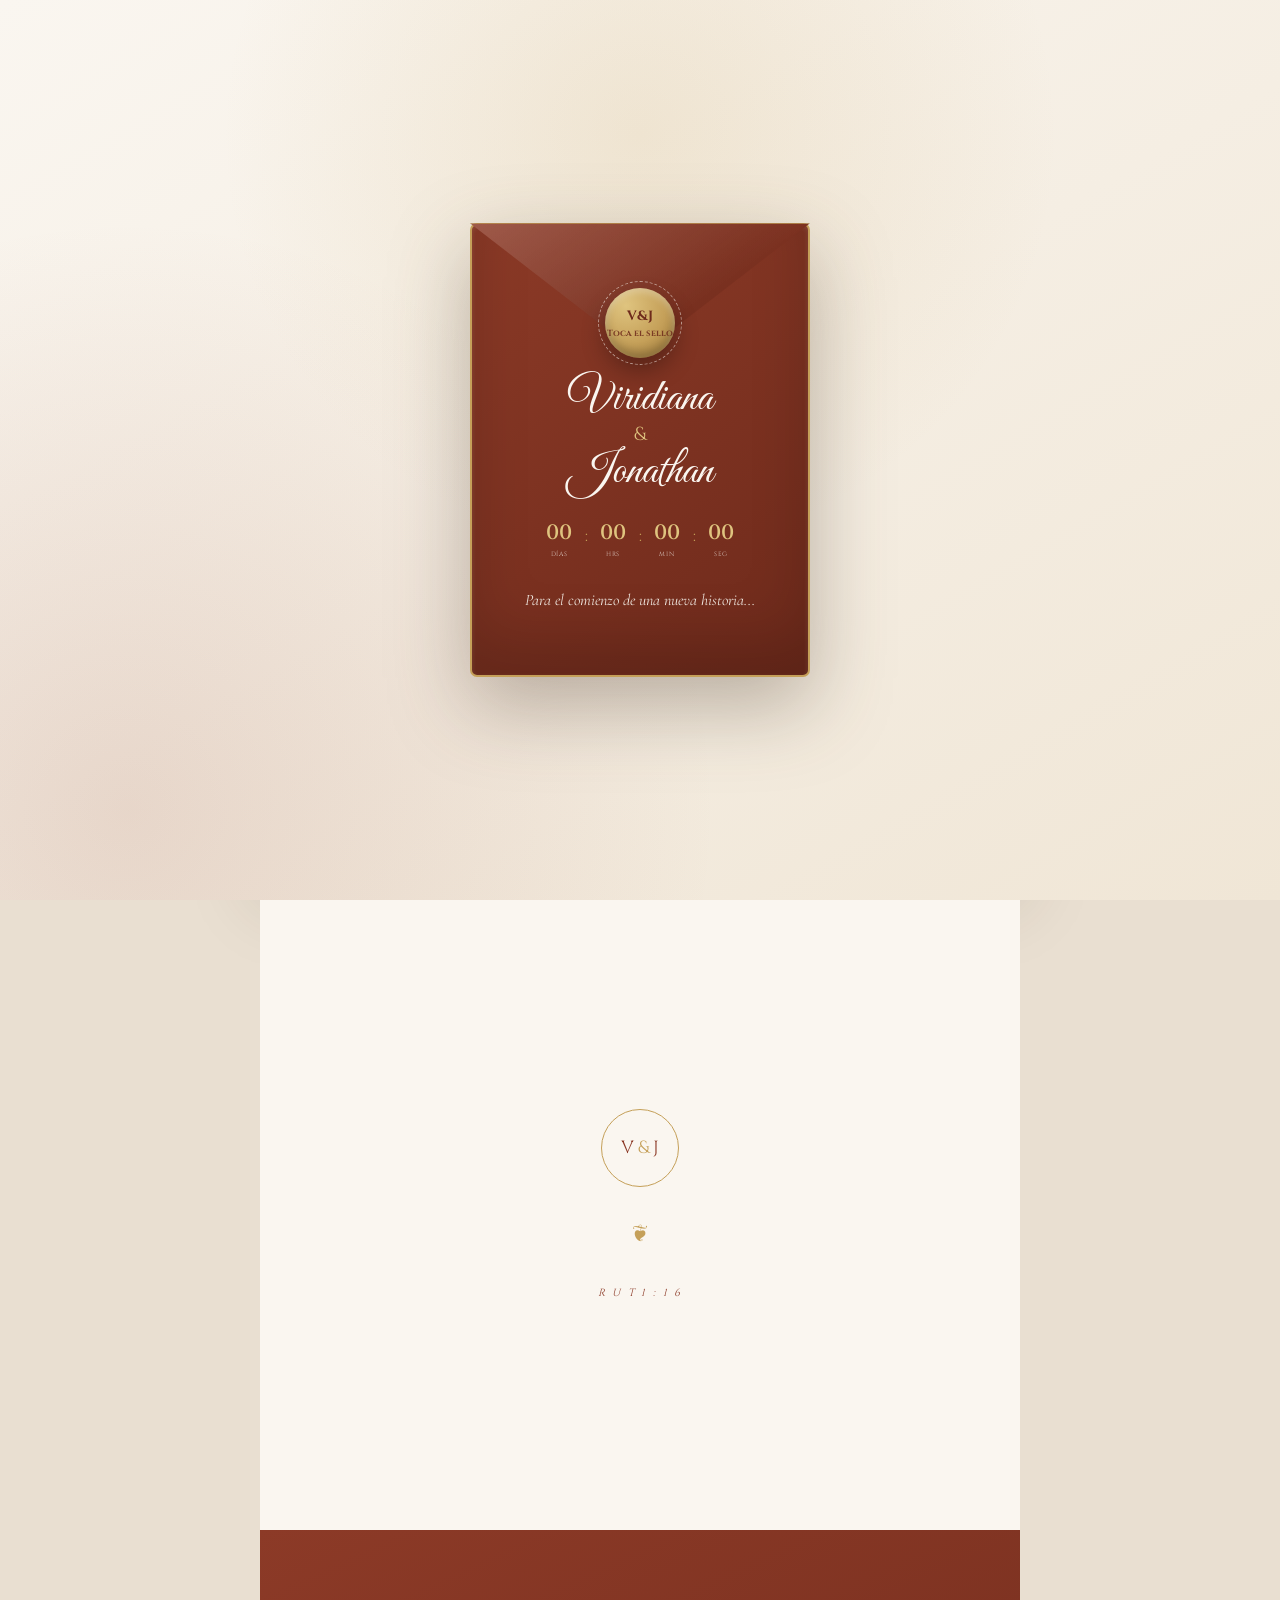
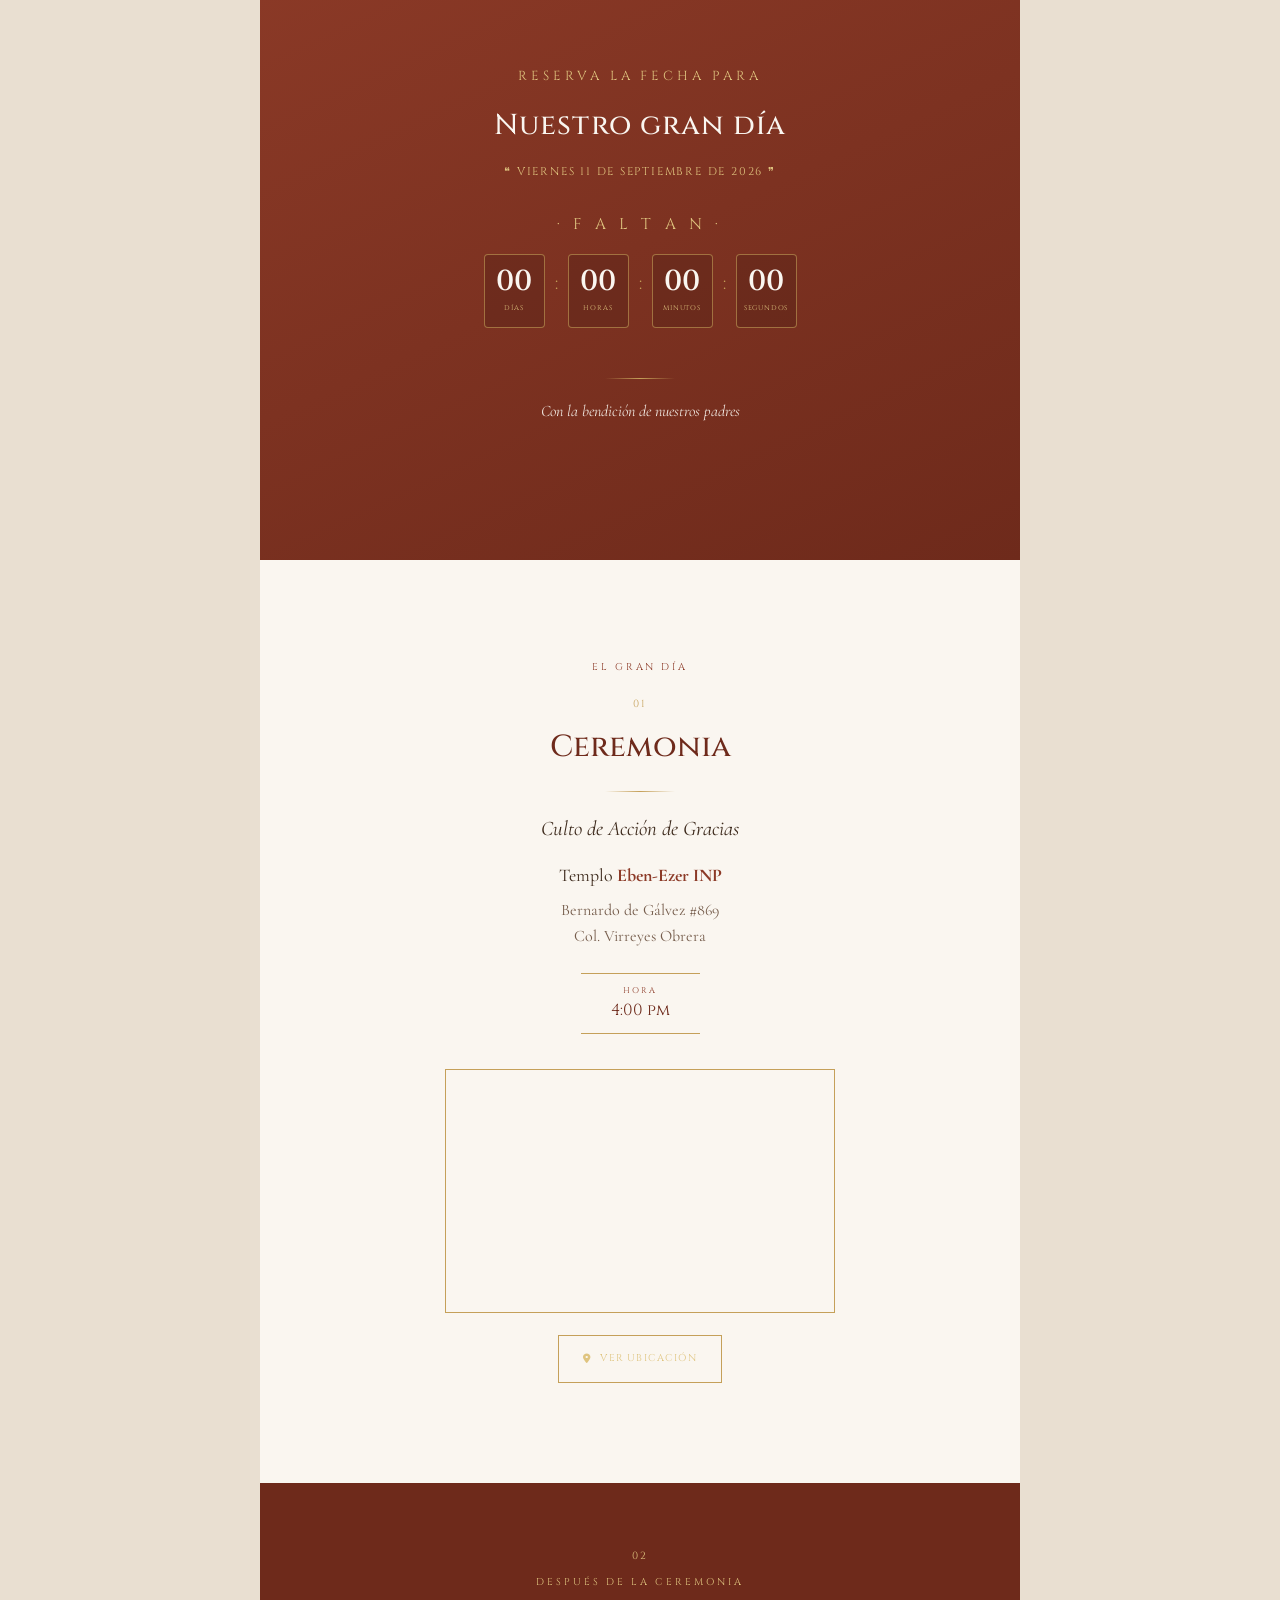
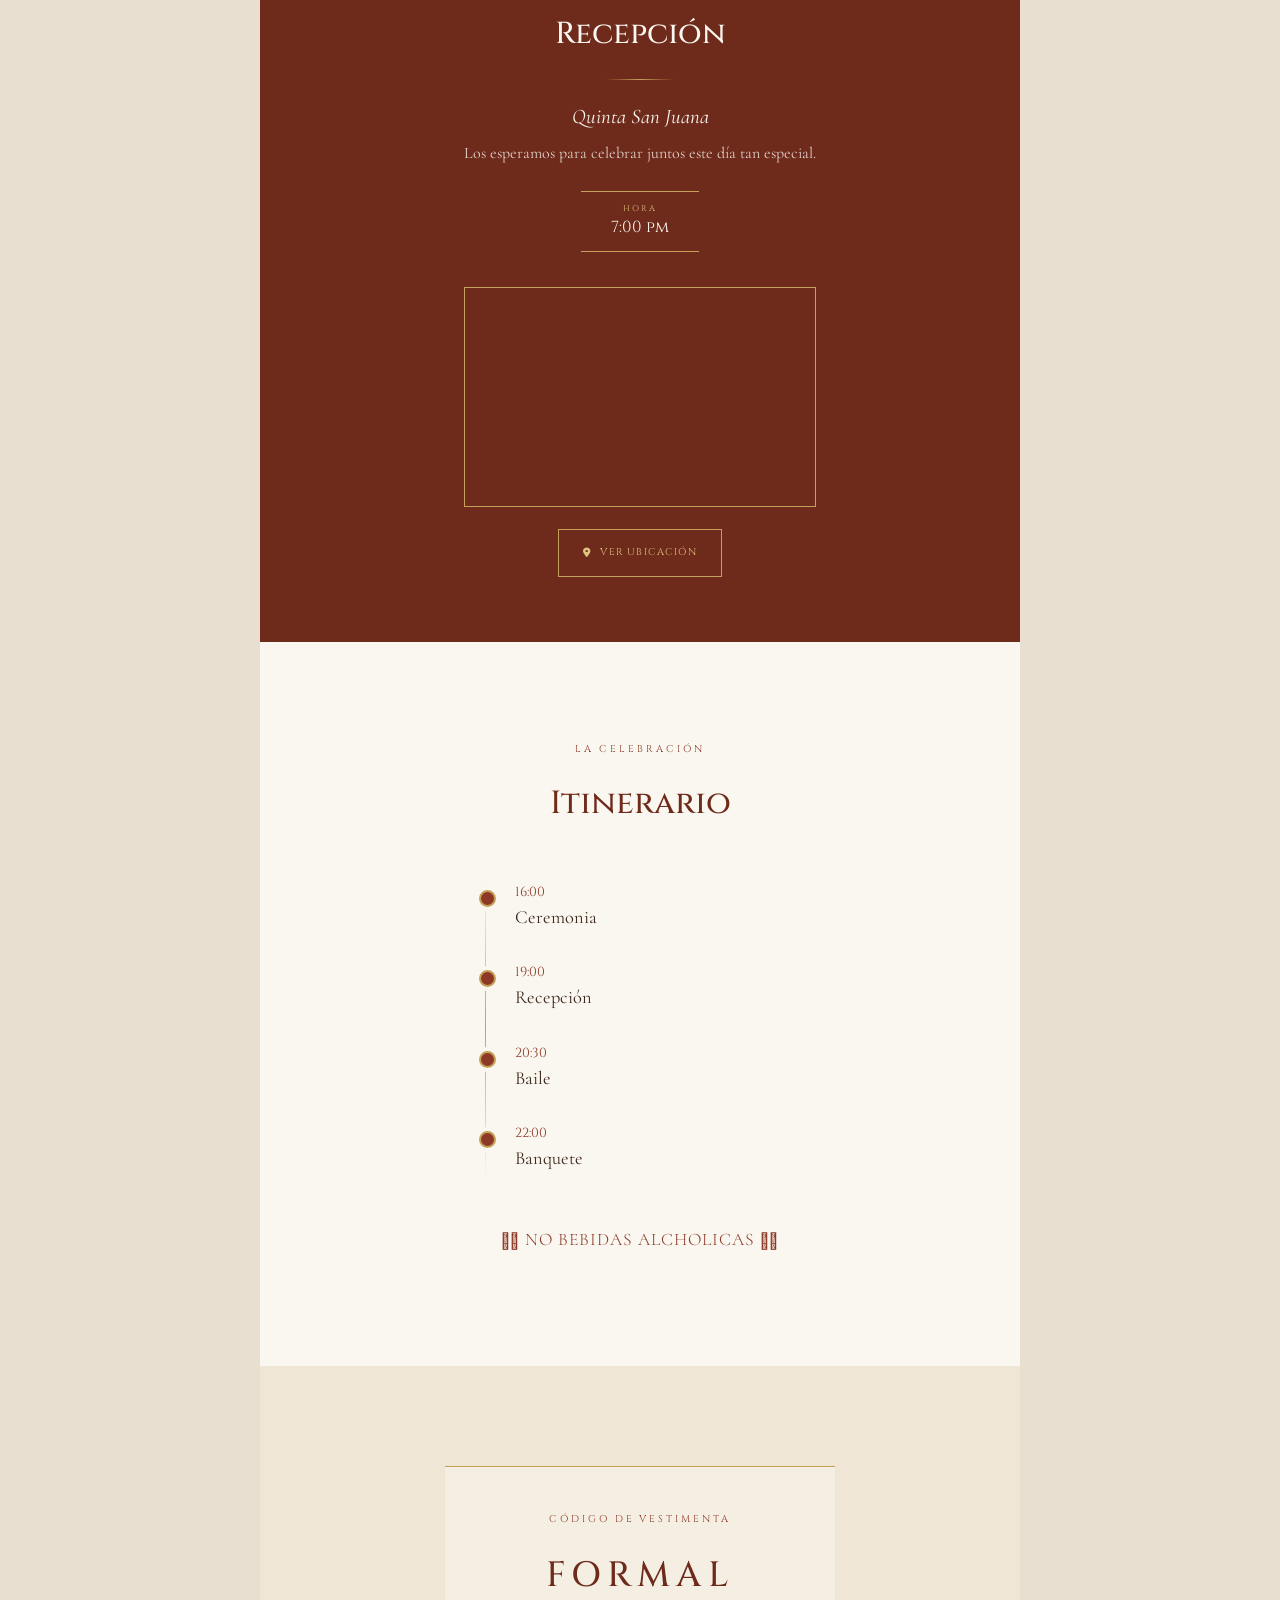
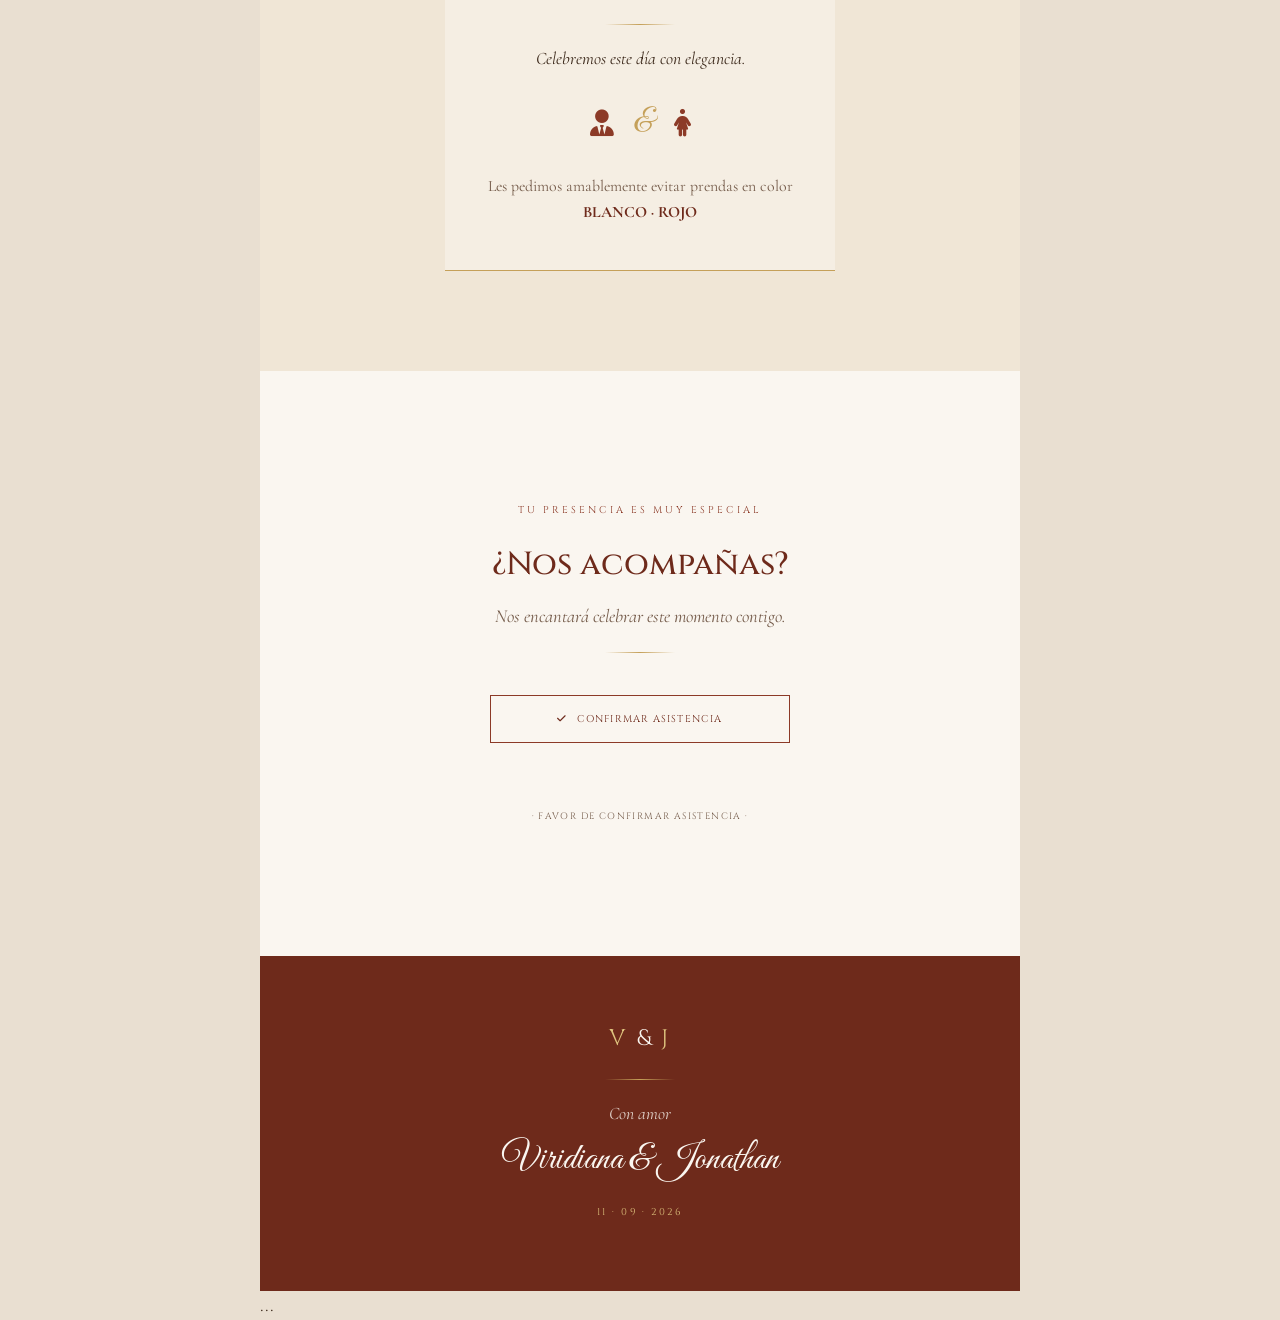
==== index.html @ b6848aee "add audio" ====
<!DOCTYPE html>
<html lang="es">

<head>
  <meta charset="UTF-8">
  <meta name="viewport" content="width=device-width, initial-scale=1.0, viewport-fit=cover">

  <title>Viridiana & Jonathan — Nuestra Boda</title>

  <!-- Fuentes -->
  <link rel="preconnect" href="https://fonts.googleapis.com">
  <link rel="preconnect" href="https://fonts.gstatic.com" crossorigin>

  <link
    href="https://fonts.googleapis.com/css2?family=Great+Vibes&family=Cinzel:wght@400;500;600;700&family=Cormorant+Garamond:ital,wght@0,400;0,500;0,600;0,700;1,400;1,500&display=swap"
    rel="stylesheet">

  <!-- Iconos -->
  <link rel="stylesheet" href="https://cdnjs.cloudflare.com/ajax/libs/font-awesome/6.5.1/css/all.min.css">

  <!-- Estilos -->
  <link rel="stylesheet" href="styles.css">
</head>

<body class="locked">

  <!-- =====================================================
         BARRA DE PROGRESO
    ====================================================== -->
  <div class="progress-bar" id="progressBar"></div>


  <!-- =====================================================
         SOBRE DE LA INVITACIÓN
    ====================================================== -->
  <div class="envelope-overlay" id="envelopeOverlay">

    <div class="envelope" id="envelope">

      <div class="envelope-back"></div>

      <div class="envelope-body">

        <!-- NOMBRES -->
        <p class="env-names">
          Viridiana
          <span class="amp">&amp;</span>
          Jonathan
        </p>

        <!-- CUENTA REGRESIVA -->
        <div class="envelope-countdown" id="envelopeCountdown">


          <div class="env-count-item">
            <span class="env-count-number" id="envDays">00</span>
            <span class="env-count-label">Días</span>
          </div>

          <span class="env-count-separator">:</span>

          <div class="env-count-item">
            <span class="env-count-number" id="envHours">00</span>
            <span class="env-count-label">Hrs</span>
          </div>

          <span class="env-count-separator">:</span>

          <div class="env-count-item">
            <span class="env-count-number" id="envMinutes">00</span>
            <span class="env-count-label">Min</span>
          </div>

          <span class="env-count-separator">:</span>

          <div class="env-count-item">
            <span class="env-count-number" id="envSeconds">00</span>
            <span class="env-count-label">Seg</span>
          </div>


        </div>

        <!-- INVITADO -->
        <p class="env-greeting" id="greetingEnnvelope">
          Para el comienzo de una nueva historia...
        </p>

      </div>

      <div class="envelope-flap"></div>

      <!-- SELLO EN EL PICO DE LA SOLAPA -->
      <button class="wax-seal" id="waxSeal" type="button" aria-label="Abrir invitación">

        <span>V&amp;J</span>
        <span class="seal-sub">Toca el sello</span>


      </button>

    </div>
  </div>

  <!-- =====================================================
         CONTENIDO PRINCIPAL
    ====================================================== -->
  <main id="mainContent">


    <!-- =================================================
             PORTADA
        ================================================== -->
    <section class="block hero-block block-terracotta">

      <div class="hero-inner">

        <p class="hero-eyebrow" data-reveal="fade-up">
          CON LA BENDICIÓN DE DIOS
        </p>

        <div class="hero-line" data-reveal="fade-up"></div>

        <p class="greeting" id="greetingHero" data-reveal="fade-up">

          Querido Invitado

        </p>

        <h1 class="hero-names" data-reveal="zoom-in" data-reveal-delay="1">

          <span>Viridiana</span>

          <span class="amp">&amp;</span>

          <span>Jonathan</span>

       

        <div class="hero-line" data-reveal="fade-up" data-reveal-delay="2">
        </div>

        <p class="hero-invitation" data-reveal="fade-up" data-reveal-delay="3">

          ❝ Tenemos el honor de invitarle
          a celebrar con nosotros nuestra Boda.❞ 
        </p>

      </div>

    </section>



    <!-- =================================================
             FRASE BÍBLICA
        ================================================== -->
    <section class="block block-cream verse-block">

      <div class="monogram" data-reveal="zoom-in">

        V
        <span class="mono-amp">&amp;</span>
        J

      </div>

      <div class="verse-ornament" data-reveal="fade-up">
        ❦
      </div>

      <blockquote class="bible-verse typewriter-text" id="bibleVerse" data-reveal="fade-up" data-reveal-delay="1">
      </blockquote>

      <cite class="verse-ref" id="verseRef" data-reveal="fade-up" data-reveal-delay="2">

        R u t  1 : 1 6

      </cite>

    </section>


    <!-- =================================================
             FECHA / CUENTA REGRESIVA
        ================================================== -->
    <section class="block block-terracotta countdown-block">

      <div class="countdown-intro">

        <p class="section-kicker" data-reveal="fade-up">

          RESERVA LA FECHA PARA 

        </p>

        <h2 class="countdown-title" data-reveal="fade-up" data-reveal-delay="1">

          Nuestro gran día

        </h2>

        <p class="countdown-date" data-reveal="fade-up" data-reveal-delay="2">

          ❝ Viernes 11 de Septiembre de 2026  ❞ 

        </p>

         <p class="countdown-faltan" data-reveal="fade-up" data-reveal-delay="3">

         ·  F   A   L   T   A   N · 
        </p>
        

      </div>


      <div class="countdown" id="countdown" aria-live="polite" data-reveal="fade-up" data-reveal-delay="2">

        <div class="cd-item">

          <span class="cd-num" id="cdDays">
            00
          </span>

          <span class="cd-label">
            Días
          </span>

        </div>


        <div class="cd-sep">
          :
        </div>


        <div class="cd-item">

          <span class="cd-num" id="cdHours">
            00
          </span>

          <span class="cd-label">
            Horas
          </span>

        </div>


        <div class="cd-sep">
          :
        </div>


        <div class="cd-item">

          <span class="cd-num" id="cdMinutes">
            00
          </span>

          <span class="cd-label">
            Minutos
          </span>

        </div>


        <div class="cd-sep">
          :
        </div>


        <div class="cd-item">

          <span class="cd-num" id="cdSeconds">
            00
          </span>

          <span class="cd-label">
            Segundos
          </span>

        </div>

      </div>


      <div class="countdown-footer" data-reveal="fade-up">

        <div class="gold-divider"></div>

        <p class="blessing-text">
          Con la bendición de nuestros padres
        </p>

      </div>

    </section>



    <!-- =================================================
         CEREMONIA
================================================== -->
<section class="block block-cream ceremony-block">

  <p class="section-label" data-reveal="fade-up">
    EL GRAN DÍA
  </p>

  <div class="ceremony-content" data-reveal="fade-up">

    <span class="location-number">
      01
    </span>

    <h2 class="location-title">
      Ceremonia
    </h2>

    <div class="gold-divider"></div>

    <p class="location-subtitle">
      Culto de Acción de Gracias
    </p>

    <p class="info-text">
      Templo <strong>Eben-Ezer INP</strong>
    </p>

    <p class="location-address">
      Bernardo de Gálvez #869<br>
      Col. Virreyes Obrera
    </p>

    <div class="hour-badge">
      <span class="hour-label">HORA</span>
      <span class="hour-value">4:00 pm</span>
    </div>

    <!-- Mapa de la iglesia -->
    <div class="map-wrap">
      <iframe title="Ubicación Templo Eben-Ezer INP"
        src="https://maps.google.com/maps?q=Bernardo%20de%20G%C3%A1lvez%20869%20Saltillo&t=&z=15&ie=UTF8&iwloc=&output=embed"
        loading="lazy"
        referrerpolicy="no-referrer-when-downgrade"
        allowfullscreen>
      </iframe>
    </div>

    <a class="gold-button" href="https://maps.app.goo.gl/zMJF2GDofQdNfZ9d8" target="_blank" rel="noopener noreferrer">
      <i class="fa-solid fa-location-dot"></i>
      Ver ubicación
    </a>

  </div>

</section>




    <!-- =================================================
             RECEPCIÓN
        ================================================== -->
    <section class="block reception-block">

      <div class="reception-content" data-reveal="fade-up">

        <span class="location-number">
          02
        </span>

        <p class="section-label">
          DESPUÉS DE LA CEREMONIA
        </p>

        <h2 class="location-title">
          Recepción
        </h2>

        <div class="gold-divider"></div>

        <p class="location-subtitle">
          Quinta San Juana
        </p>

        <p class="location-address">
          Los esperamos para celebrar
          juntos este día tan especial.
        </p>

        <div class="hour-badge">

          <span class="hour-label">
            HORA
          </span>

          <span class="hour-value">
            7:00 pm
          </span>

        </div>

        <div class="map-wrap">

          <iframe title="Ubicación Quinta San Juana"
            src="https://maps.google.com/maps?q=Quinta%20San%20Juana&t=&z=15&ie=UTF8&iwloc=&output=embed" loading="lazy"
            referrerpolicy="no-referrer-when-downgrade" allowfullscreen>
          </iframe>

        </div>

        <a class="gold-button" href="https://maps.app.goo.gl/5PKhc8atBqSutRtt9?g_st=com.apple.sharing.quick-note" target="_blank"
          rel="noopener noreferrer">

          <i class="fa-solid fa-location-dot"></i>
          Ver ubicación

        </a>

      </div>

    </section>


    <!-- =================================================
             ITINERARIO
        ================================================== -->
    <section class="block block-cream itinerary-block">

      <p class="section-label" data-reveal="fade-up">

        LA CELEBRACIÓN

      </p>

      <h2 class="itinerary-title" data-reveal="fade-up">

        Itinerario

      </h2>


      <div class="timeline">

        <div class="timeline-item" data-reveal="slide-right">

          <div class="timeline-content">

            <span class="timeline-time">
              16:00
            </span>

            <span class="timeline-label">
              Ceremonia
            </span>

          </div>

        </div>


        <div class="timeline-item" data-reveal="slide-right" data-reveal-delay="1">

          <div class="timeline-content">

            <span class="timeline-time">
              19:00
            </span>

            <span class="timeline-label">
              Recepción
            </span>

          </div>

        </div>


        <div class="timeline-item" data-reveal="slide-right" data-reveal-delay="2">

          <div class="timeline-content">

            <span class="timeline-time">
              20:30
            </span>

            <span class="timeline-label">
              Baile 
            </span>

          </div>

        </div>


        <div class="timeline-item" data-reveal="slide-right" data-reveal-delay="3">

          <div class="timeline-content">

            <span class="timeline-time">
              22:00
            </span>

            <span class="timeline-label">
              Banquete
            </span>

          </div>

        </div>

      </div>

  <!-- Restricción especial -->
  <div class="restriction-note" data-reveal="fade-up">
    🍷⃠    NO BEBIDAS ALCHOLICAS 🍷⃠
  </div>

    </section>

    <!-- =================================================
             CÓDIGO DE VESTIMENTA
        ================================================== -->
    <section class="block block-cream dresscode-block">

      <div class="dresscode-card" data-reveal="zoom-in">

        <p class="section-label">
          CÓDIGO DE VESTIMENTA
        </p>

        <h2 class="dresscode-title">
          Formal
        </h2>

        <div class="gold-divider"></div>

        <p class="dresscode-text">
          Celebremos este día con elegancia.
        </p>

        <div class="dresscode-icons">

          <i class="fa-solid fa-user-tie"></i>

          <span class="dresscode-divider">
            &amp;
          </span>

          <i class="fa-solid fa-person-dress"></i>

        </div>

        <p class="dresscode-warning">

          Les pedimos amablemente
          evitar prendas en color
          <strong> BLANCO · ROJO </strong>

        </p>

      </div>

    </section>

    <!-- =================================================
             RSVP
        ================================================== -->
    <section class="block rsvp-block block-cream">

      <div class="rsvp-inner" data-reveal="fade-up">

        <p class="section-label">
          TU PRESENCIA ES MUY ESPECIAL
        </p>

        <h2 class="rsvp-title">
          ¿Nos acompañas?
        </h2>

        <p class="rsvp-subtitle">
          Nos encantará celebrar
          este momento contigo.
        </p>

        <div class="gold-divider"></div>

        <button id="rsvpBtn" class="gold-button rsvp-button" type="button">

          <i class="fa-solid fa-check"></i>

          Confirmar asistencia

        </button>

        <p id="rsvpMessage" class="rsvp-message" aria-live="polite">
        </p>

        <p class="adults-note">

          · Favor de confirmar asistencia ·

        </p>

      </div>

    </section>




    <!-- =================================================
             CIERRE
        ================================================== -->
    <footer class="footer-block" data-reveal="fade-up">

      <div class="footer-monogram">
        V <span>&amp;</span> J
      </div>

      <div class="gold-divider"></div>

      <p class="footer-signature">
        Con amor
      </p>

      <p class="footer-names">
        Viridiana &amp; Jonathan
      </p>

      <p class="footer-date">
        11 · 09 · 2026
      </p>

    </footer>


  </main>


  <!-- =====================================================
         JAVASCRIPT
    ====================================================== -->
  <script src="script.js"></script>
...
<!-- Aquí termina tu contenido de invitación -->

<!-- Música de fondo -->
<audio autoplay loop>
  <source src="musica/instrumental.mp3" type="audio/mpeg">
</audio>

</body>
</html>

</body>

</html>
---- styles.css ----
@import url('https://fonts.googleapis.com/css2?family=Great+Vibes&family=Cinzel:wght@400;500;600;700&family=Cormorant+Garamond:ital,wght@0,400;0,500;0,600;0,700;1,400;1,500&display=swap');

/* =========================================================
   VARIABLES
========================================================= */

:root {
    --terracotta: #8c3a27;
    --terracotta-dark: #6e2a1b;
    --terracotta-soft: #a94d35;

    --cream: #faf6f0;
    --cream-deep: #f0e6d6;
    --cream-light: #fffdf9;

    --gold: #c5a059;
    --gold-light: #dfc47f;
    --gold-dark: #9d7838;

    --text: #3d2a1c;
    --text-light: #faf6f0;
    --text-muted: #755c4b;

    --font-script: 'Great Vibes', cursive;
    --font-heading: 'Cinzel', serif;
    --font-body: 'Cormorant Garamond', serif;

    --shadow-soft: 0 15px 40px rgba(61, 42, 28, .12);
    --shadow-deep: 0 25px 60px rgba(61, 42, 28, .22);

    --ease: cubic-bezier(.22, 1, .36, 1);
}


/* =========================================================
   RESET
========================================================= */
.countdown-sub {
  font-style: italic;       /* cursivas */
  font-size: 0.9rem;        /* tamaño más pequeño */
  margin-top: 10px;         /* separación del contador */
  text-align: center;       /* centrado debajo */
  opacity: 0.85;            /* un poco más tenue */
  width: 100%;              /* ocupa todo el ancho */
}


* {
    box-sizing: border-box;
    margin: 0;
    padding: 0;
}

html {
    scroll-behavior: smooth;
    background: #e9dfd1;
}

body {
    width: 100%;
    max-width: 520px;
    min-height: 100vh;
    margin: 0 auto;

    background: var(--cream);
    color: var(--text);

    font-family: var(--font-body);
    font-size: 17px;
    line-height: 1.6;

    overflow-x: hidden;

    box-shadow:
        0 0 70px rgba(61, 42, 28, .18);
}

body.locked {
    height: 100vh;
    overflow: hidden;
}

img {
    max-width: 100%;
}

button,
a {
    -webkit-tap-highlight-color: transparent;
}


/* =========================================================
   BARRA DE PROGRESO
========================================================= */

.progress-bar {
    position: fixed;

    top: 0;
    left: 50%;

    width: 0;
    height: 3px;

    transform: translateX(-50%);

    background:
        linear-gradient(
            90deg,
            var(--gold-dark),
            var(--gold),
            var(--terracotta)
        );

    z-index: 9999;
}


/* =========================================================
   SOBRE
========================================================= */

.envelope-overlay {
    position: fixed;
    inset: 0;

    display: flex;
    align-items: center;
    justify-content: center;

    padding: 22px;

    background:
        radial-gradient(
            circle at 50% 15%,
            rgba(197, 160, 89, .16),
            transparent 42%
        ),
        radial-gradient(
            circle at 10% 90%,
            rgba(140, 58, 39, .13),
            transparent 42%
        ),
        linear-gradient(
            150deg,
            var(--cream),
            var(--cream-deep)
        );

    z-index: 1000;

    transition:
        opacity .8s ease,
        visibility .8s ease;
}

.envelope-overlay.is-open {
    opacity: 0;
    visibility: hidden;
    pointer-events: none;
}


/* SOBRE */

.envelope {
    position: relative;

    width: min(86vw, 340px);

    aspect-ratio: 3 / 4;

    perspective: 1400px;

    filter:
        drop-shadow(
            0 28px 40px rgba(61, 42, 28, .32)
        );

    transition:
        transform .8s var(--ease),
        opacity .8s ease;
}

.envelope-overlay.is-open .envelope {
    transform: scale(.92);
}


/* PARTE TRASERA */

.envelope-back {
    position: absolute;
    inset: 0;

    border-radius: 7px;

    background:
        linear-gradient(
            145deg,
            var(--terracotta),
            var(--terracotta-dark)
        );

    border: 2px solid var(--gold);

    box-shadow:
        inset 0 2px 5px rgba(255,255,255,.12),
        inset 0 -35px 60px rgba(0,0,0,.16);

    z-index: 1;
}


/* CUERPO */

.envelope-body {
    position: relative;

    height: 100%;

    display: flex;
    flex-direction: column;

    align-items: center;
    justify-content: center;

    text-align: center;

    padding: 125px 20px 35px;

    z-index: 2;
}

.countdown-pre {
  font-size: 0.7rem;       /* pequeño */
  font-weight: 300;        /* delgado */
  color: #fff;             /* blanco */
  text-align: center;      /* centrado */
  margin: 8px 0;           /* separación arriba y abajo */
  letter-spacing: 2px;     /* elegante */
}

.env-names {
    font-family: var(--font-script);

    font-size: clamp(2.2rem, 10vw, 2.8rem);

    line-height: 1;

    color: var(--text-light);

    text-align: center;
}

.envelope-countdown {
    display: flex;

    align-items: center;
    justify-content: center;

    width: 100%;

    margin-top: 28px;

    gap: 4px;
}

.env-count-item {
    display: flex;

    flex-direction: column;

    align-items: center;

    min-width: 43px;
}

.env-count-number {
    font-family: var(--font-heading);

    font-size: clamp(1rem, 5vw, 1.3rem);

    line-height: 1;

    font-weight: 600;

    color: var(--gold-light);

    font-variant-numeric: tabular-nums;
}

.env-count-label {
    margin-top: 6px;

    font-family: var(--font-heading);

    font-size: .39rem;

    letter-spacing: .12em;

    text-transform: uppercase;

    color: rgba(250,246,240,.75);
}

.env-count-separator {
    font-family: var(--font-heading);

    font-size: 1rem;

    color: var(--gold);

    transform: translateY(-5px);
}

.env-names .amp {
    display: block;

    margin: 5px 0;

    font-family: var(--font-heading);

    font-size: .42em;

    color: var(--gold-light);
}

.env-greeting {
    margin-top: 28px;

    font-family: var(--font-body);

    font-style: italic;

    font-size: 1rem;

    color: rgba(250,246,240,.9);
}


/* SOLAPA */

.envelope-flap {
    position: absolute;

    top: 0;
    left: 0;

    width: 100%;
    height: 29%;

    background:
        linear-gradient(
            145deg,
            rgba(255,255,255,.16),
            transparent 65%
        ),
        linear-gradient(
            155deg,
            var(--terracotta),
            var(--terracotta-dark)
        );

    clip-path:
        polygon(
            0 0,
            100% 0,
            50% 100%
        );

    transform-origin: top center;

    transform-style: preserve-3d;

    backface-visibility: hidden;

    transition:
        transform .95s var(--ease);

    border: 1px solid rgba(197,160,89,.6);

    z-index: 3;
}

.envelope-overlay.is-open .envelope-flap {
    transform: rotateX(180deg);
}


/* SELLO */

.wax-seal {
    position: absolute;
    left: 50%;
    top: 22%;
    width: clamp(58px, 17vw, 70px);
    height: clamp(58px, 17vw, 70px);

    transform: translate(-50%, -50%);

    display: flex;
    flex-direction: column; 
    align-items: center;
    justify-content: center;

    border: 0;
    border-radius: 50%;

    background:
        radial-gradient(
            circle at 30% 25%,
            #dfc47f,
            var(--gold) 55%,
            var(--gold-dark)
        );

    color: var(--terracotta-dark);

    cursor: pointer;

    z-index: 10;

    box-shadow:
        0 12px 25px rgba(0,0,0,.32),
        inset 0 4px 7px rgba(255,255,255,.3),
        inset 0 -6px 10px rgba(0,0,0,.22);

  
    transition: transform .35s ease;
}

.wax-seal span {
  font-family: var(--font-heading); /* mantiene la letra cool */
  font-weight: 700;
  /* quita font-size aquí */
}

.wax-seal::before {
    content: '';

    position: absolute;
    inset: -7px;

    border-radius: 50%;

    border: 1px dashed rgba(250,246,240,.55);
}

.seal-main {
    font-size: 1.5rem;   /* tamaño de V&J */
}

.seal-sub {
    font-size: 0.55rem; /* más pequeño */
    margin-top: 2px;    /* separación debajo */
    opacity: 0.85;
}

.envelope-overlay.is-open .wax-seal {
    transform:
        translate(-50%, -50%)
        scale(0);

    opacity: 0;

    animation: none;
}


@keyframes sealFloat {

    0%, 100% {
        transform:
            translate(-50%, -50%)
            translateY(0);
    }

    50% {
        transform:
            translate(-50%, -50%)
            translateY(-5px);
    }
}

@keyframes sealGlow {

    0%,100% {
        box-shadow:
            0 12px 25px rgba(0,0,0,.32),
            inset 0 4px 7px rgba(255,255,255,.3),
            inset 0 -6px 10px rgba(0,0,0,.22);
    }

    50% {
        box-shadow:
            0 12px 25px rgba(0,0,0,.32),
            inset 0 4px 7px rgba(255,255,255,.3),
            inset 0 -6px 10px rgba(0,0,0,.22),
            0 0 20px rgba(197,160,89,.45);
    }
}


/* =========================================================
   REVEAL
========================================================= */

[data-reveal] {
    opacity: 0;

    transition:
        opacity .8s var(--ease),
        transform .8s var(--ease);

    transition-delay:
        calc(var(--delay, 0) * 120ms);
}

[data-reveal-delay="1"] {
    --delay: 1;
}

[data-reveal-delay="2"] {
    --delay: 2;
}

[data-reveal-delay="3"] {
    --delay: 3;
}

[data-reveal="fade-up"] {
    transform: translateY(35px);
}

[data-reveal="zoom-in"] {
    transform: scale(.86);
}

[data-reveal="slide-left"] {
    transform: translateX(-40px);
}

[data-reveal="slide-right"] {
    transform: translateX(40px);
}

[data-reveal].is-visible {
    opacity: 1;
    transform: none;
}


/* =========================================================
   BLOQUES
========================================================= */

.block {
    position: relative;

    width: 100%;

    padding:
        clamp(65px, 13vw, 100px)
        clamp(22px, 6vw, 42px);

    display: flex;
    flex-direction: column;
    align-items: center;

    text-align: center;
}

.block-terracotta {
    background:
        linear-gradient(
            155deg,
            var(--terracotta),
            var(--terracotta-dark)
        );

    color: var(--text-light);
}

.block-cream {
    background: var(--cream);

    color: var(--text);
}



/* =========================================================
   DETALLES
========================================================= */

.section-label {
    font-family: var(--font-heading);

    font-size: .62rem;

    letter-spacing: .3em;

    text-transform: uppercase;

    color: var(--terracotta);

    margin-bottom: 20px;
}

.block-terracotta .section-label {
    color: var(--gold-light);
}

.gold-divider {
    width: 70px;
    height: 1px;

    margin: 20px auto;

    background:
        linear-gradient(
            90deg,
            transparent,
            var(--gold),
            transparent
        );
}


/* =========================================================
   HERO
========================================================= */

.hero-block {
    min-height: 100svh;

    justify-content: center;

    overflow: hidden;

    background:
        radial-gradient(
            circle at 50% 40%,
            rgba(197,160,89,.10),
            transparent 45%
        ),
        linear-gradient(
            160deg,
            var(--terracotta),
            var(--terracotta-dark)
        );
}

.hero-inner {
    width: 100%;
    max-width: 420px;
}

.hero-eyebrow {
    font-family: var(--font-heading);

    font-size: .62rem;

    letter-spacing: .3em;

 color: rgba(250,246,240,.88);}

.hero-line {
    width: 55px;
    height: 1px;

    margin: 20px auto;

    background: var(--gold);
}

.greeting {
    font-family: var(--font-body);

    font-style: italic;

    font-size: 1rem;

    color: rgba(250,246,240,.88);

    margin-bottom: 14px;
}

.hero-names {
    display: flex;
    flex-direction: column;

    align-items: center;

    font-family: var(--font-script);

    font-weight: 400;

    font-size:
        clamp(3rem, 15vw, 4.7rem);

    line-height: .95;

    color: var(--cream);

    margin-bottom: 22px;
}

.hero-names .amp {
    font-size: .60em;

    line-height: 1;

    color: var(--gold-light);

    margin: 7px 0;
}

.hero-date {
    font-family: var(--font-heading);

    font-size: 1.0rem;

    letter-spacing: .28em;

    color: var(--gold-light);
}

.hero-invitation {
    max-width: 420px;

    margin: 22px auto 0;

    font-family: var(--font-body);

    font-size: 2rem;

    font-style: italic;

color: var(--gold-light);}


/* =========================================================
   VERSÍCULO
========================================================= */

.verse-block {
    min-height: 70svh;

    justify-content: center;

    padding-top: 80px;
}

.monogram {
    width: 78px;
    height: 78px;

    display: flex;
    align-items: center;
    justify-content: center;

    border: 1px solid var(--gold);

    border-radius: 50%;

    font-family: var(--font-heading);

    font-size: 1.1rem;

    color: var(--terracotta);

    margin-bottom: 28px;
}

.mono-amp {
    color: var(--gold);

    margin: 0 4px;
}

.verse-ornament {
    font-size: 1.4rem;

    color: var(--gold);

    margin-bottom: 16px;
}

.bible-verse {
    max-width: 390px;

    font-family: var(--font-body);

    font-style: italic;

    font-size:
        clamp(1.15rem, 5vw, 1.45rem);

    line-height: 1.7;
}

.verse-ref {
    margin-top: 18px;

    font-family: var(--font-heading);

    font-size: .65rem;

    letter-spacing: .22em;

    text-transform: uppercase;

    color: var(--terracotta);
}


/* =========================================================
   FOTOGRAFÍAS
========================================================= */

.photo-block {
    padding:
        35px
        clamp(18px, 5vw, 32px);

    background: var(--cream-deep);
}

.photo-frame {
    width: 100%;
    max-width: 390px;

    padding: 9px;

    background: var(--cream);

    border: 1px solid var(--gold);

    box-shadow: var(--shadow-soft);
}

.photo-frame-wide {
    max-width: 450px;
}

.photo-img {
    display: block;

    width: 100%;

    aspect-ratio: 4 / 5;

    object-fit: cover;

    border: 2px solid var(--gold);
}

.photo-frame-wide .photo-img {
    aspect-ratio: 4 / 3;
}


/* =========================================================
   COUNTDOWN
========================================================= */

.countdown-block {
    min-height: 70svh;

    justify-content: center;
}

.countdown-intro {
    max-width: 380px;
}

.section-kicker {
    font-family: var(--font-heading);

    font-size: .82rem;

    letter-spacing: .3em;

    color: var(--gold-light);

    margin-bottom: 16px;
}

.countdown-title {
    font-family: var(--font-heading);

    font-size:
        clamp(1.3rem, 6vw, 1.8rem);

    font-weight: 500;

    letter-spacing: .04em;

    margin-bottom: 14px;
}

.countdown-date {
    font-family: var(--font-heading);

    font-size: .7rem;

    letter-spacing: .16em;

    text-transform: uppercase;

    color: var(--gold-light);

    margin-bottom: 32px;
}
 .countdown-faltan{
    font-family: var(--font-heading);

    font-size: .97rem;

    letter-spacing: .3em;

    color: var(--gold-light);

    margin-bottom: 16px;
}

.countdown {
    display: flex;

    align-items: center;
    justify-content: center;

    gap: clamp(4px, 2vw, 10px);

    width: 100%;
}

.cd-item {
    min-width: clamp(48px, 14vw, 68px);

    padding:
        13px
        6px;

    border: 1px solid rgba(197,160,89,.6);

    background: rgba(0,0,0,.12);

    display: flex;
    flex-direction: column;

    align-items: center;

    border-radius: 4px;
}

.cd-num {
    font-family: var(--font-heading);

    font-size:
        clamp(1.3rem, 6vw, 1.8rem);

    font-weight: 600;

    line-height: 1;
}

.cd-label {
    margin-top: 6px;

    font-family: var(--font-heading);

    font-size: .43rem;

    letter-spacing: .12em;

    text-transform: uppercase;

    color: var(--gold-light);
}

.cd-sep {
    color: var(--gold);

    font-family: var(--font-heading);

    font-size: 1.1rem;

    transform: translateY(-7px);
}

.countdown-footer {
    margin-top: 30px;
}

.blessing-text {
    font-family: var(--font-body);

    font-style: italic;

    font-size: 1rem;

    color: rgba(250,246,240,.9);
}


/* =========================================================
   CEREMONIA
========================================================= */

.ceremony-block {
    min-height: 70svh;

    justify-content: center;
}

.ceremony-content {
    max-width: 390px;

    width: 100%;
}

.location-number {
    display: block;

    font-family: var(--font-heading);

    font-size: .65rem;

    letter-spacing: .2em;

    color: var(--gold);

    margin-bottom: 10px;
}

.location-title {
    font-family: var(--font-heading);

    font-size:
        clamp(1.4rem, 6vw, 1.9rem);

    font-weight: 500;

    color: var(--terracotta-dark);
}

.location-subtitle {
    font-family: var(--font-body);

    font-size: 1.3rem;

    font-style: italic;

    color: var(--text);
}

.info-text {
    margin-top: 16px;

    font-size: 1.12rem;
}

.info-text strong {
    color: var(--terracotta);
}

.location-address {
    margin-top: 8px;

    font-size: 1rem;

    color: var(--text-muted);
}

.hour-badge {
    display: inline-flex;

    flex-direction: column;

    align-items: center;

    margin-top: 24px;

    padding: 10px 30px;

    border-top: 1px solid var(--gold);
    border-bottom: 1px solid var(--gold);
}

.hour-label {
    font-family: var(--font-heading);

    font-size: .52rem;

    letter-spacing: .25em;

    color: var(--terracotta);
}

.hour-value {
    font-family: var(--font-heading);

    font-size: 1rem;

    color: var(--terracotta-dark);
}


/* =========================================================
   RECEPCIÓN
========================================================= */

.reception-block {
    width: 100%;

    padding: 0;

    background: var(--terracotta-dark);

    color: var(--cream);

    text-align: center;
}

.reception-image {
    width: 100%;

    overflow: hidden;
}

.reception-image img {
    width: 100%;

    display: block;

    aspect-ratio: 4 / 3;

    object-fit: cover;
}

.reception-content {
    padding:
        65px
        clamp(22px, 6vw, 40px);
}

.reception-content .location-number,
.reception-content .section-label {
    color: var(--gold-light);
}

.reception-content .location-title {
    color: var(--cream);
}

.reception-content .location-subtitle {
    color: var(--cream);
}

.reception-content .location-address {
    color: rgba(250,246,240,.82);
}

.reception-content .hour-label {
    color: var(--gold-light);
}

.reception-content .hour-value {
    color: var(--cream);
}

.map-wrap {
    width: 100%;

    aspect-ratio: 16 / 10;

    margin-top: 35px;

    overflow: hidden;

    border: 1px solid var(--gold);
}

.map-wrap iframe {
    width: 100%;
    height: 100%;

    border: 0;

    filter:
        sepia(10%)
        saturate(85%);
}


/* =========================================================
   BOTONES
========================================================= */

.gold-button {
    position: relative;

    display: inline-flex;

    align-items: center;
    justify-content: center;

    gap: 9px;

    min-height: 48px;

    margin-top: 22px;

    padding:
        13px
        24px;

    border: 1px solid var(--gold);

    background: transparent;

    color: var(--gold-light);

    font-family: var(--font-heading);

    font-size: .62rem;

    letter-spacing: .12em;

    text-transform: uppercase;

    text-decoration: none;

    cursor: pointer;

    transition:
        background .3s ease,
        color .3s ease,
        transform .3s ease;
}

.gold-button:hover,
.gold-button:focus {
    background: var(--gold);

    color: var(--terracotta-dark);

    transform: translateY(-2px);
}

.gold-button:active {
    transform: scale(.98);
}

.gold-button::after {
    display: none;
}


/* =========================================================
   ITINERARIO
========================================================= */

.itinerary-block {
    min-height: 70svh;

    justify-content: center;
}

.itinerary-title {
    font-family: var(--font-heading);

    font-size:
        clamp(1.5rem, 7vw, 2rem);

    font-weight: 500;

    color: var(--terracotta-dark);

    margin-bottom: 38px;
}

.timeline {
    position: relative;

    width: 100%;

    max-width: 330px;

    text-align: left;
}

.timeline::before {
    content: '';

    position: absolute;

    left: 10px;

    top: 10px;
    bottom: 10px;

    width: 1px;

    background:
        linear-gradient(
            to bottom,
            transparent,
            var(--gold),
            transparent
        );
}

.timeline-item {
    position: relative;

    padding:
        15px
        0
        15px
        40px;
}

.timeline-item::before {
    content: '';

    position: absolute;

    left: 4px;
    top: 23px;

    width: 13px;
    height: 13px;

    border-radius: 50%;

    background: var(--terracotta);

    border: 2px solid var(--gold);

    box-shadow:
        0 0 0 4px var(--cream);
}

.timeline-content {
    display: flex;

    flex-direction: column;
}

.timeline-time {
    font-family: var(--font-heading);

    font-size: .82rem;

    color: var(--terracotta);
}

.timeline-label {
    font-size: 1.15rem;

    color: var(--text);
}
.restriction-note {
  margin-top: 25px;
  padding: 12px 18px;

  border-radius: 10px;
  text-align: center;
  font-size: 1.1rem;                  /* tamaño pequeño */
  font-weight: 300;                   /* delgado */
 color: var(--terracotta);                 
  letter-spacing: 1px;                /* más elegante */
}

.restriction-note span {
  font-size: 1.2rem;                  /* icono un poco más grande */
}


/* =========================================================
   DRESS CODE
========================================================= */

.dresscode-block {
    min-height: 65svh;

    justify-content: center;

    background: var(--cream-deep);
}

.dresscode-card {
    width: 100%;

    max-width: 390px;

    padding:
        45px
        24px;

    border-top: 1px solid var(--gold);
    border-bottom: 1px solid var(--gold);

    background: rgba(255,255,255,.32);
}

.dresscode-title {
    font-family: var(--font-heading);

    font-size:
        clamp(1.6rem, 8vw, 2.2rem);

    font-weight: 500;

    letter-spacing: .18em;

    text-transform: uppercase;

    color: var(--terracotta-dark);
}

.dresscode-text {
    font-size: 1.1rem;

    font-style: italic;

    margin-bottom: 22px;
}

.dresscode-icons {
    display: flex;

    align-items: center;
    justify-content: center;

    gap: 20px;

    margin: 25px 0;

    font-size: 1.7rem;

    color: var(--terracotta);
}

.dresscode-divider {
    font-family: var(--font-script);

    font-size: 2rem;

    color: var(--gold);
}

.dresscode-warning {
    max-width: 310px;

    margin: auto;

    font-size: .99rem;

    color: var(--text-muted);
}

.dresscode-warning strong {
    color: var(--terracotta-dark);
}


/* =========================================================
   REGALOS
========================================================= */

.gifts-block {
    min-height: 55svh;

    justify-content: center;
}

.gifts-inner {
    max-width: 380px;
}

.gifts-title {
    font-family: var(--font-heading);

    font-size:
        clamp(1.2rem, 5vw, 1.6rem);

    font-weight: 500;

    margin-bottom: 10px;
}

.gifts-text {
    font-family: var(--font-body);

    font-size: 1.2rem;

    color: rgba(250,246,240,.9);

    max-width: 320px;

    margin: auto;
}

.gifts-highlight {
    margin-top: 15px;

    font-family: var(--font-script);

    font-size: 2rem;

    color: var(--gold-light);
}


/* =========================================================
   RSVP
========================================================= */

.rsvp-block {
    min-height: 65svh;

    justify-content: center;
}

.rsvp-inner {
    width: 100%;

    max-width: 390px;
}

.rsvp-title {
    font-family: var(--font-heading);

    font-size:
        clamp(1.5rem, 7vw, 2rem);

    font-weight: 500;

    color: var(--terracotta-dark);
}

.rsvp-subtitle {
    margin-top: 12px;

    font-family: var(--font-body);

    font-size: 1.15rem;

    font-style: italic;

    color: var(--text-muted);
}

.rsvp-button {
    width: min(100%, 300px);

    color: var(--terracotta-dark);

    border-color: var(--terracotta);
}

.rsvp-button:hover,
.rsvp-button:focus {
    background: var(--terracotta);

    color: var(--cream);
}

.rsvp-message {
    min-height: 25px;

    margin-top: 16px;

    font-family: var(--font-heading);

    font-size: .75rem;

    letter-spacing: .04em;
}

.rsvp-message.rsvp-success {
    color: var(--terracotta);
}

.rsvp-message.rsvp-error {
    color: #a22d20;
}

.adults-note {
    margin-top: 25px;

    font-family: var(--font-heading);

    font-size: .58rem;

    letter-spacing: .15em;

    text-transform: uppercase;

    color: var(--text-muted);
}


/* =========================================================
   FOTO FINAL
========================================================= */

.final-photo {
    background: var(--terracotta-dark);
}


/* =========================================================
   FOOTER
========================================================= */

.footer-block {
    width: 100%;

    padding:
        65px
        24px
        70px;

    background: var(--terracotta-dark);

    color: var(--cream);

    text-align: center;
}

.footer-monogram {
    font-family: var(--font-heading);

    font-size: 1.4rem;

    letter-spacing: .1em;

    color: var(--gold-light);

    margin-bottom: 22px;
}

.footer-monogram span {
    color: var(--cream);
}

.footer-signature {
    margin-top: 20px;

    font-family: var(--font-body);

    font-size: 1.1rem;

    font-style: italic;

    color: rgba(250,246,240,.8);
}

.footer-names {
    margin-top: 3px;

    font-family: var(--font-script);

    font-size: 2.3rem;

    color: var(--cream);
}

.footer-date {
    margin-top: 15px;

    font-family: var(--font-heading);

    font-size: .62rem;

    letter-spacing: .25em;

    color: var(--gold-light);
}


/* =========================================================
   iPHONE / ANDROID PEQUEÑOS
========================================================= */

@media (max-width: 360px) {

    body {
        font-size: 16px;
    }

    .block {
        padding-left: 18px;
        padding-right: 18px;
    }

    .hero-names {
        font-size: 2.8rem;
    }

    .hero-names .amp {
        margin: 5px 0;
    }

    .env-names {
        font-size: 1.9rem;
    }

    .envelope-body {
        padding-left: 15px;
        padding-right: 15px;
    }

    .cd-item {
        min-width: 43px;
        padding: 11px 4px;
    }

    .cd-num {
        font-size: 1.25rem;
    }

    .cd-label {
        font-size: .39rem;
    }

    .cd-sep {
        font-size: .95rem;
    }

    .dresscode-card {
        padding-left: 18px;
        padding-right: 18px;
    }

}


/* =========================================================
   TELÉFONOS GRANDES
========================================================= */

@media (min-width: 400px) {

    body {
        font-size: 18px;
    }

    .hero-names {
        font-size: 4.1rem;
    }

    .cd-item {
        min-width: 61px;
    }

}


/* =========================================================
   TABLETS / IPAD
========================================================= */

@media (min-width: 600px) {

    body {
        max-width: 700px;
    }

    .block {
        padding-left: 60px;
        padding-right: 60px;
    }

    .hero-names {
        font-size: 5.2rem;
    }

    .photo-frame {
        max-width: 500px;
    }

    .reception-image img {
        max-height: 500px;
    }

}


/* =========================================================
   DESKTOP
========================================================= */

@media (min-width: 900px) {

    body {
        max-width: 760px;
    }

    .block {
        padding-left: 90px;
        padding-right: 90px;
    }

    .hero-names {
        font-size: 6rem;
    }

    .photo-frame {
        max-width: 550px;
    }

}


/* =========================================================
   REDUCIR ANIMACIONES
========================================================= */

@media (prefers-reduced-motion: reduce) {

    html {
        scroll-behavior: auto;
    }

    *,
    *::before,
    *::after {
        animation-duration: .01ms !important;
        animation-iteration-count: 1 !important;
        transition-duration: .01ms !important;
    }

    [data-reveal] {
        opacity: 1;
        transform: none;
    }

}
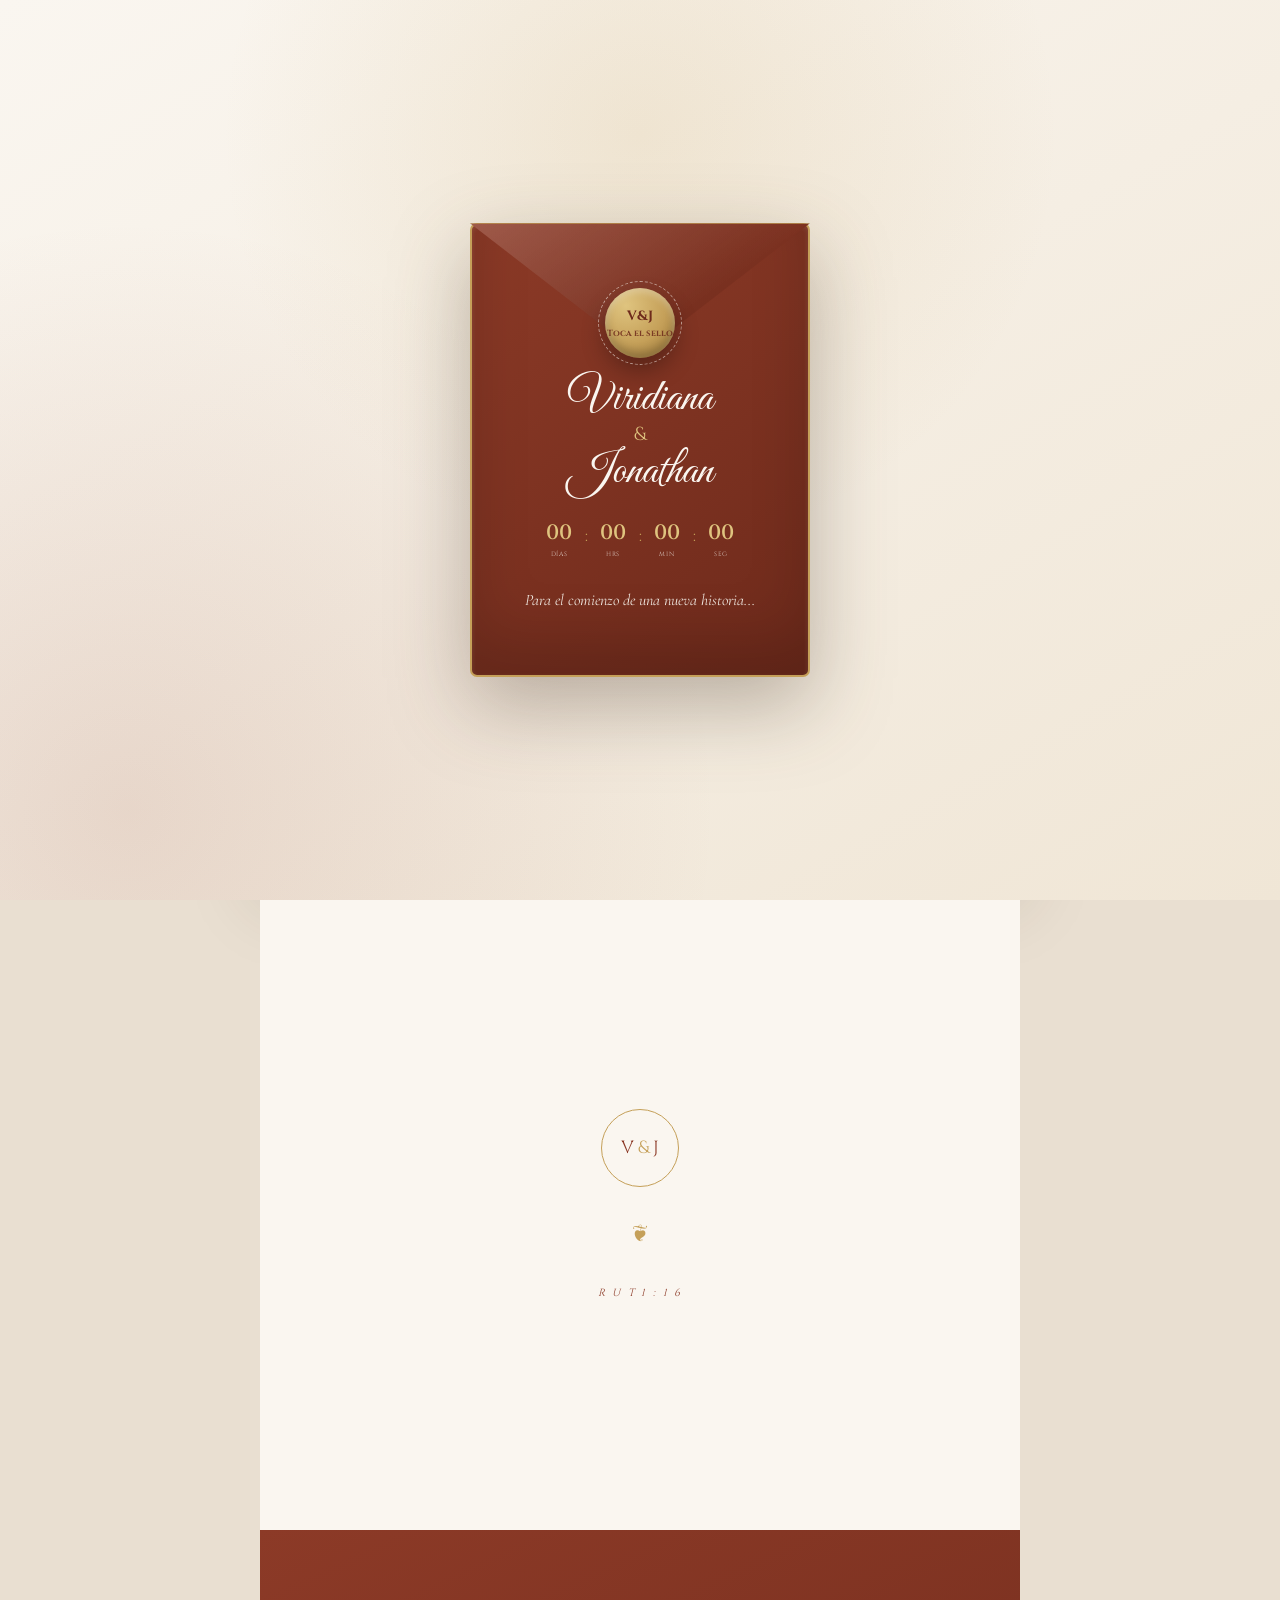
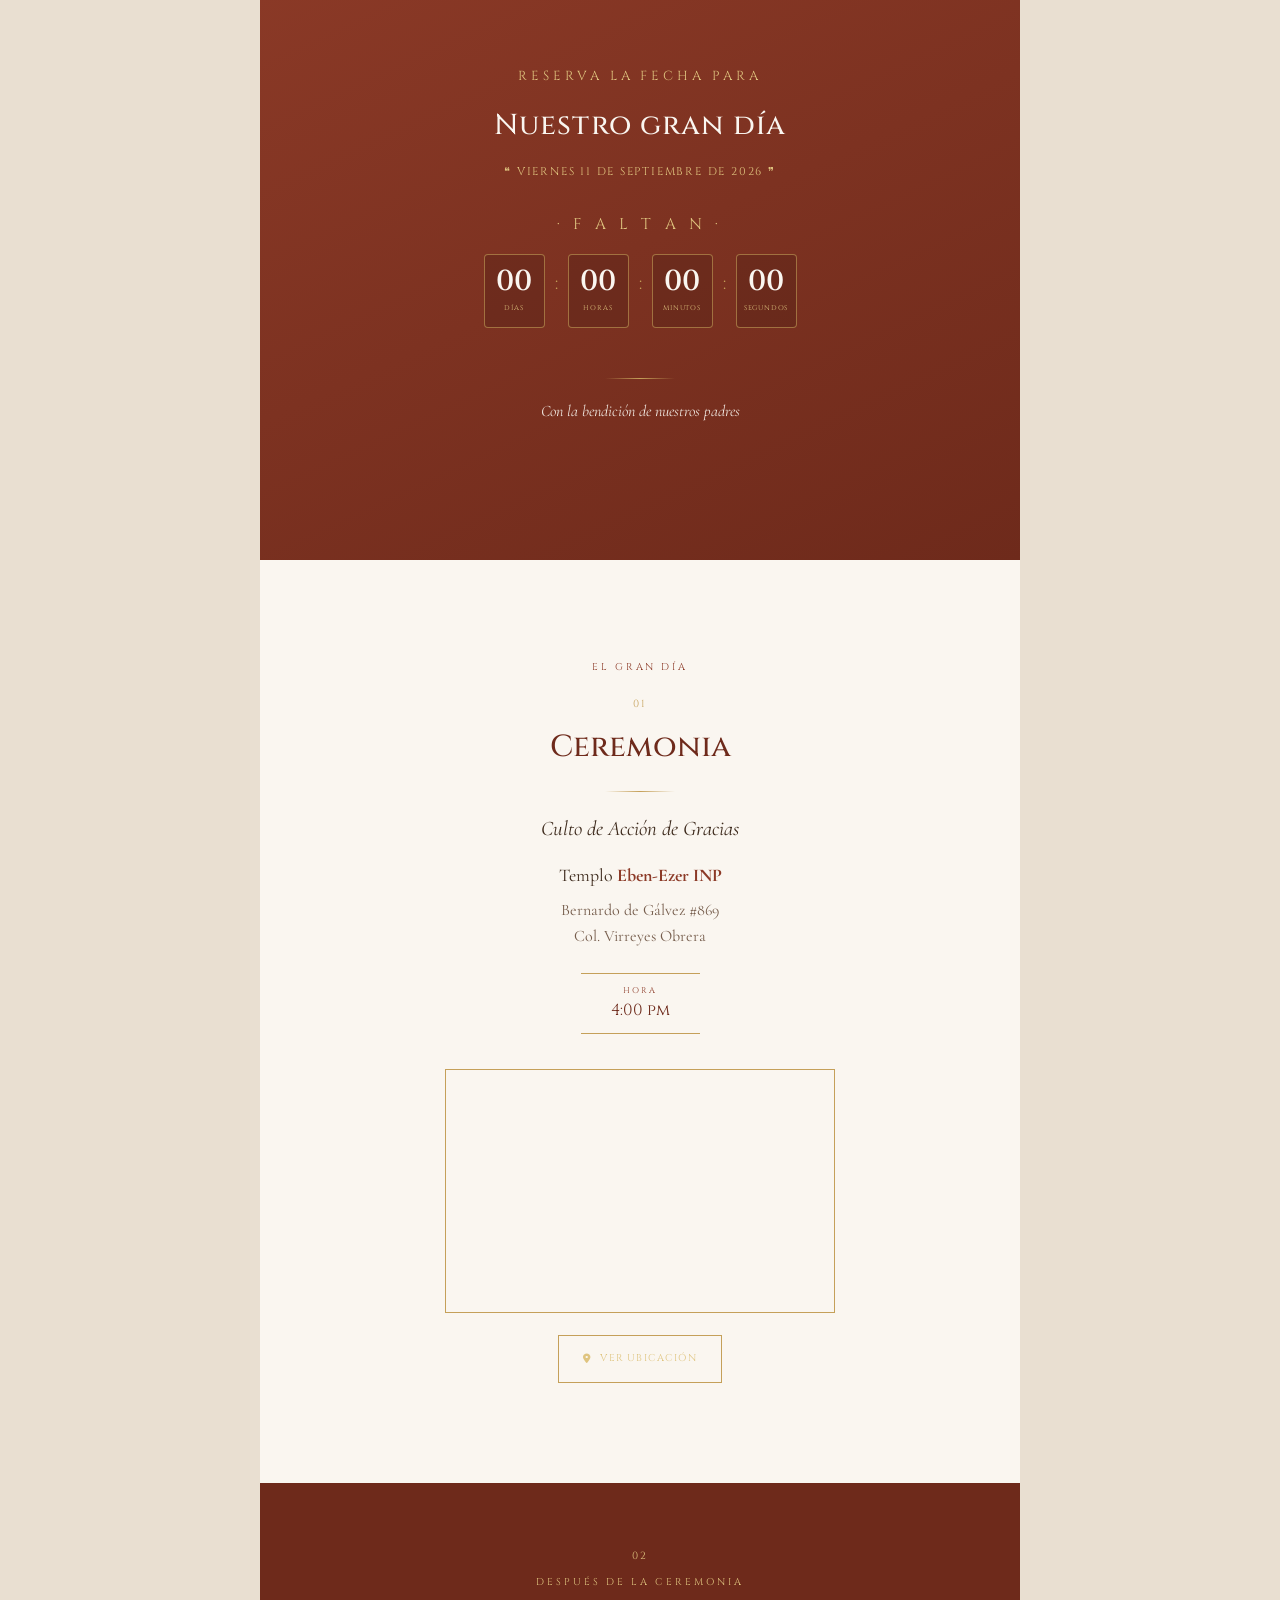
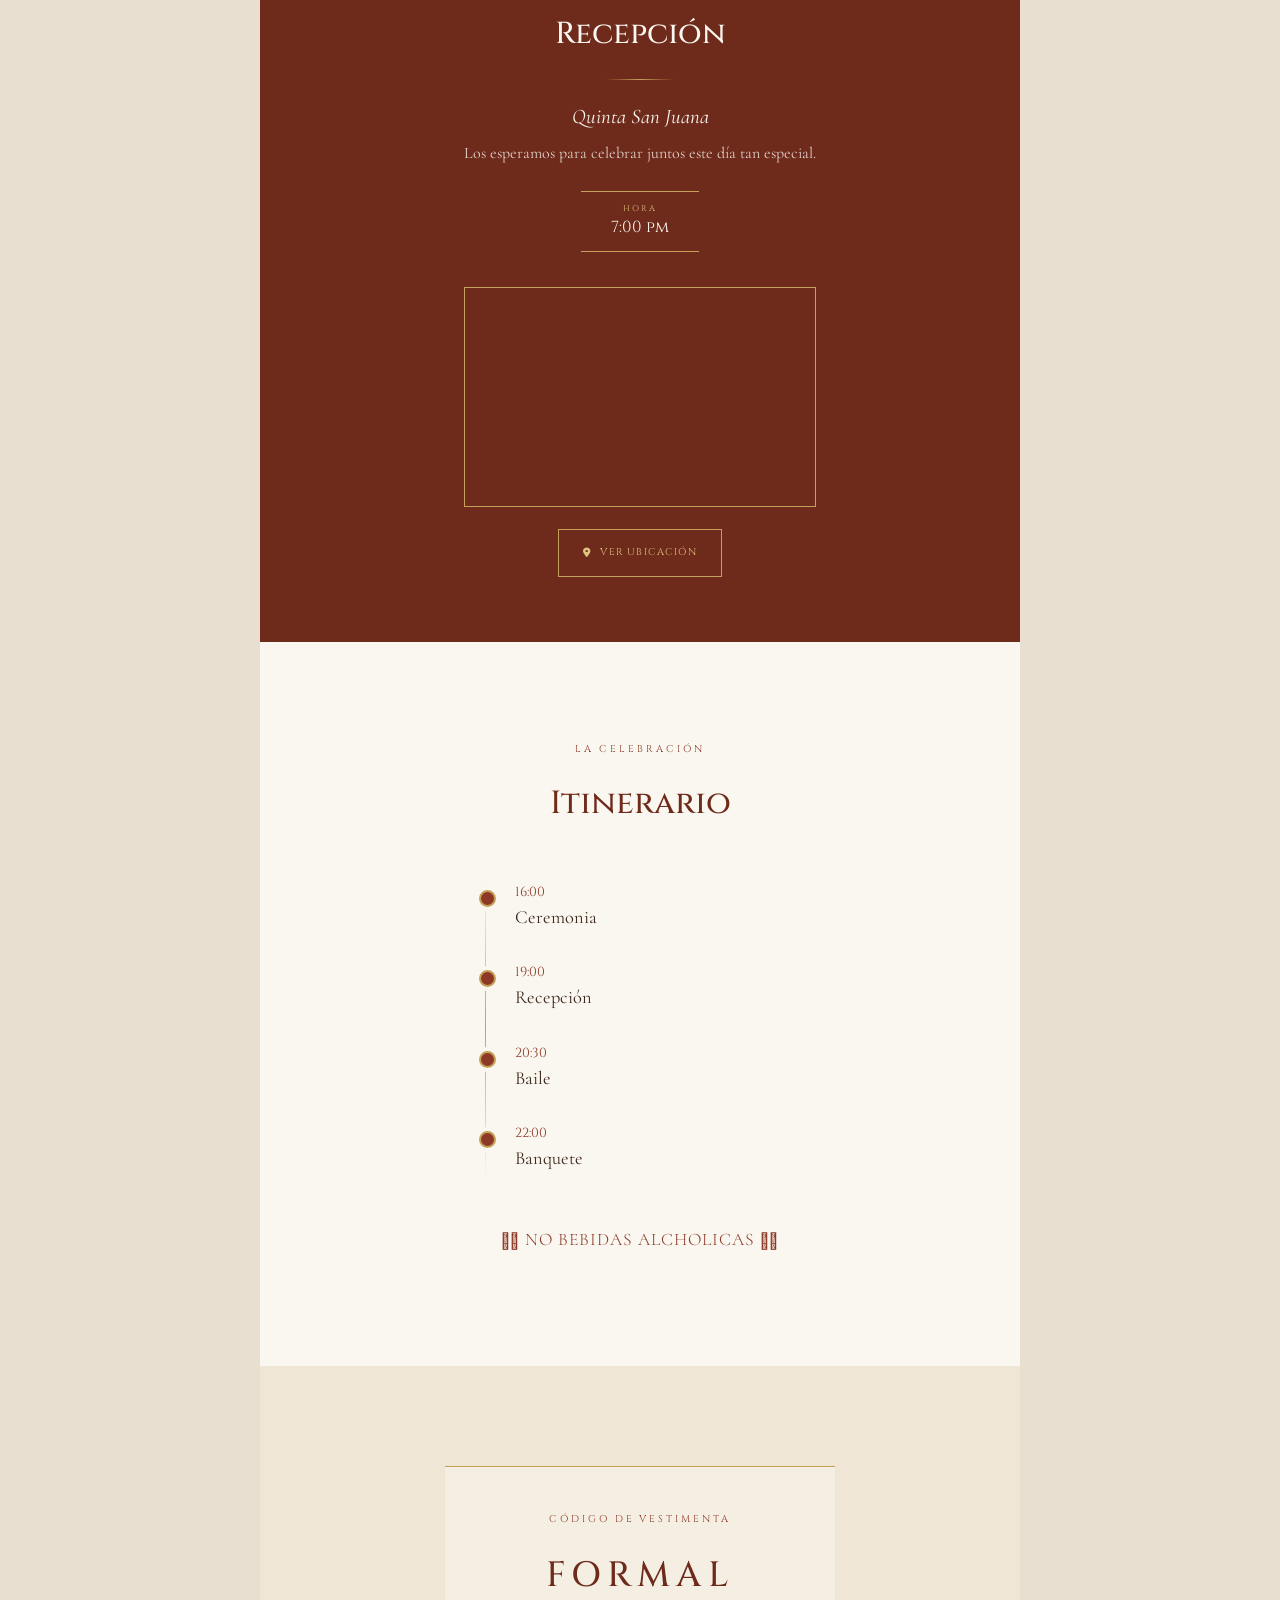
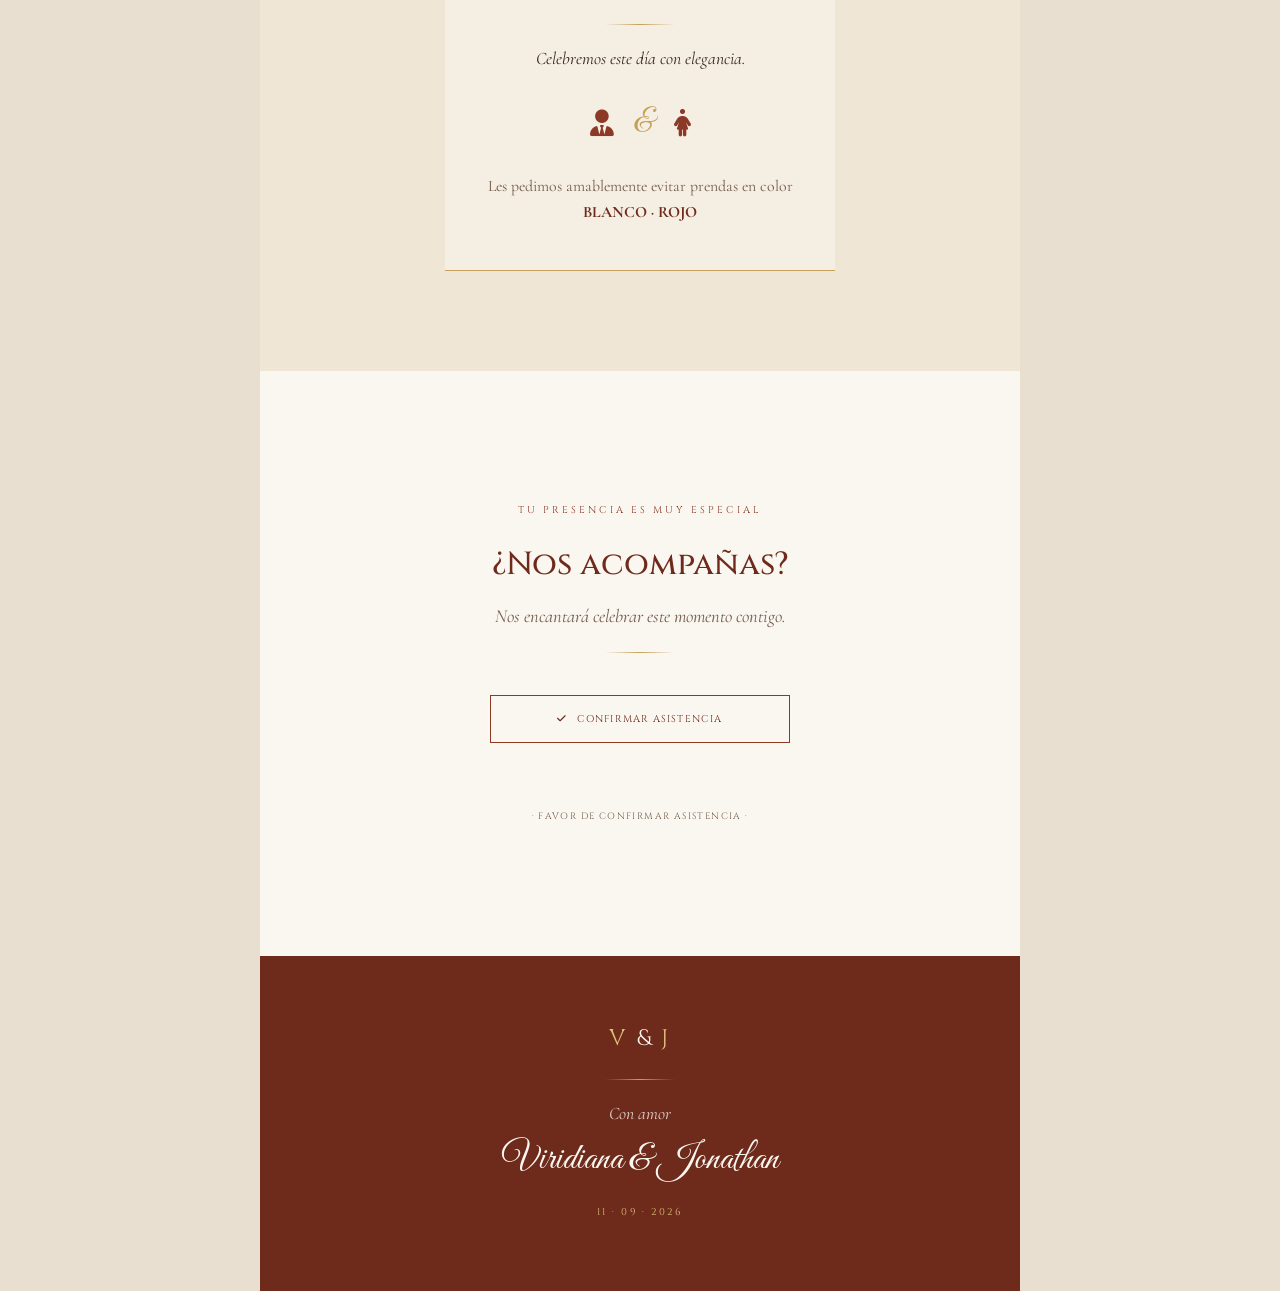
==== commit fb23f639: "Implement click-to-play functionality for background music Added click event to play background musi" ====
--- a/index.html
+++ b/index.html
@@ -645,17 +645,21 @@
          JAVASCRIPT
     ====================================================== -->
   <script src="script.js"></script>
-...
+
 <!-- Aquí termina tu contenido de invitación -->
 
 <!-- Música de fondo -->
-<audio autoplay loop>
+<audio id="bgMusic" loop>
   <source src="musica/instrumental.mp3" type="audio/mpeg">
 </audio>
 
+<script>
+  const music = document.getElementById('bgMusic');
+  document.addEventListener('click', () => {
+    music.play(); // empieza al primer clic
+  }, { once: true });
+</script>
+
 </body>
+
 </html>
-
-</body>
-
-</html>
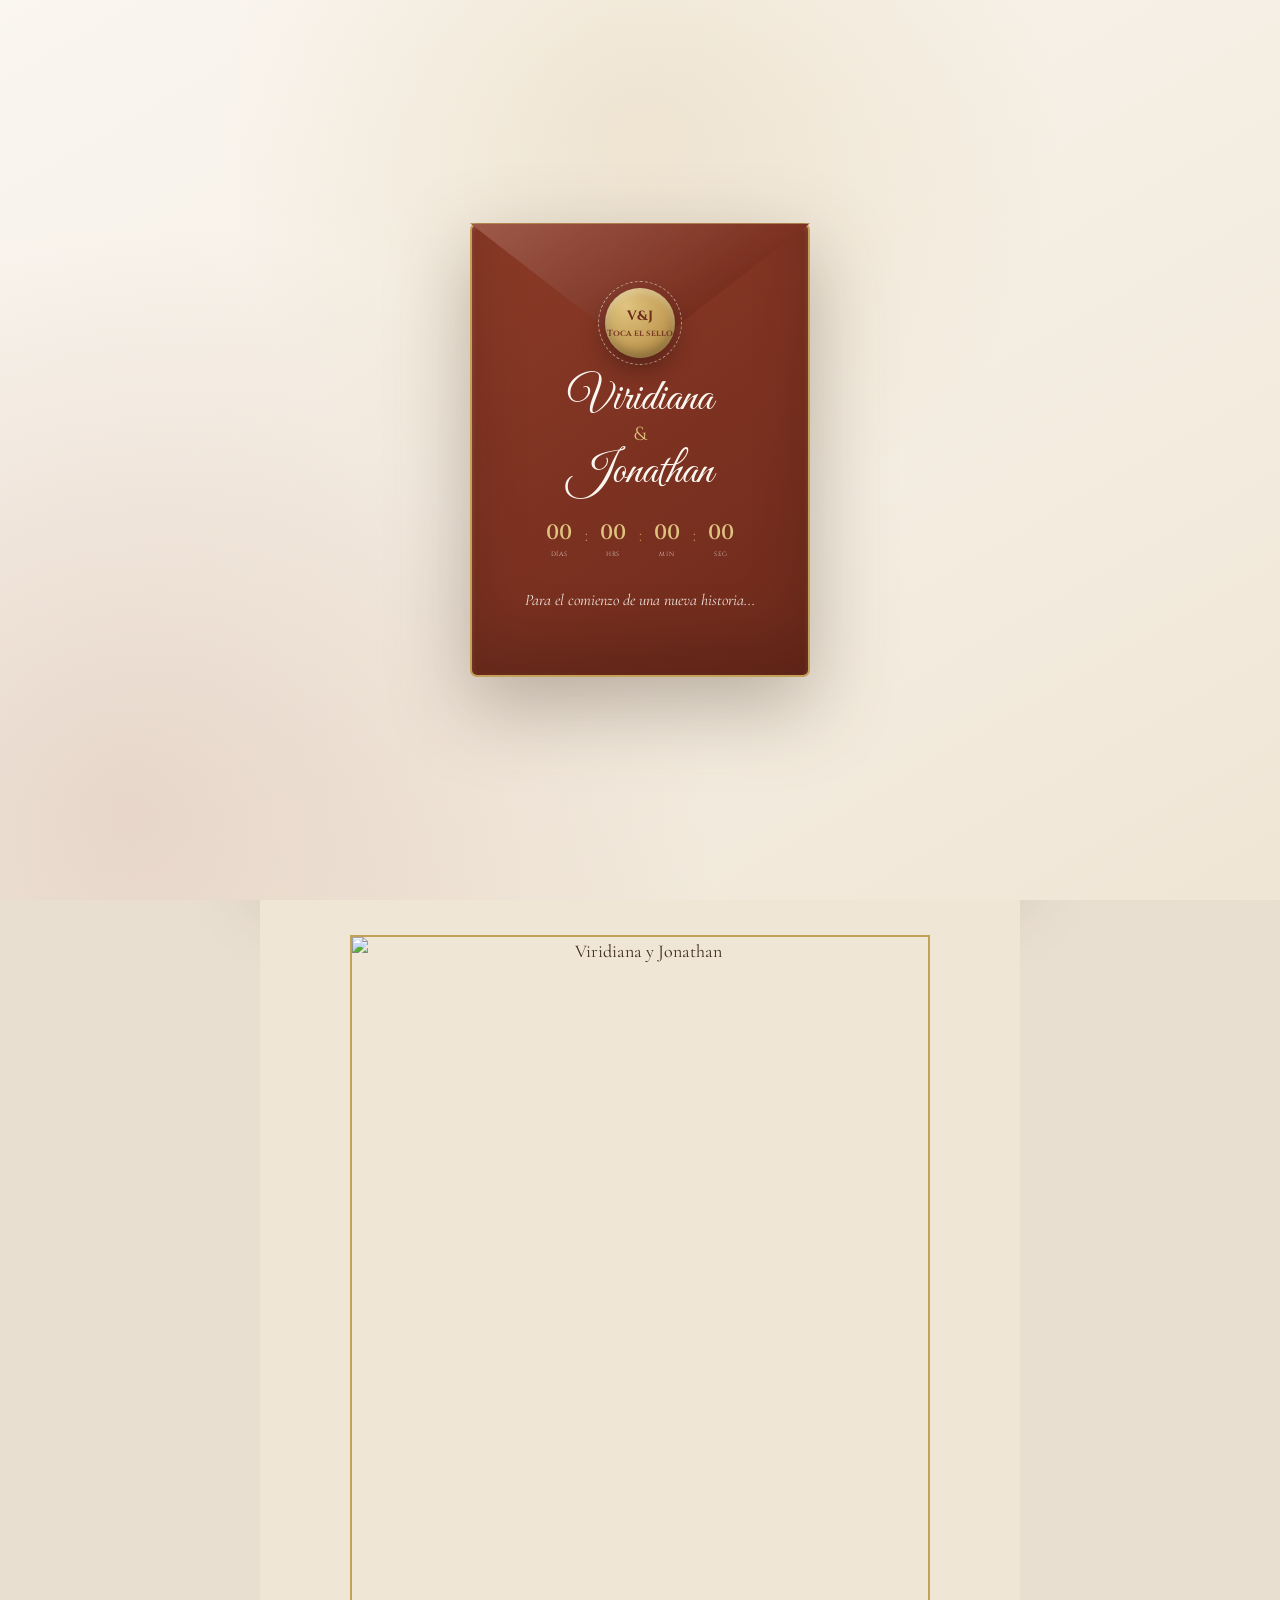
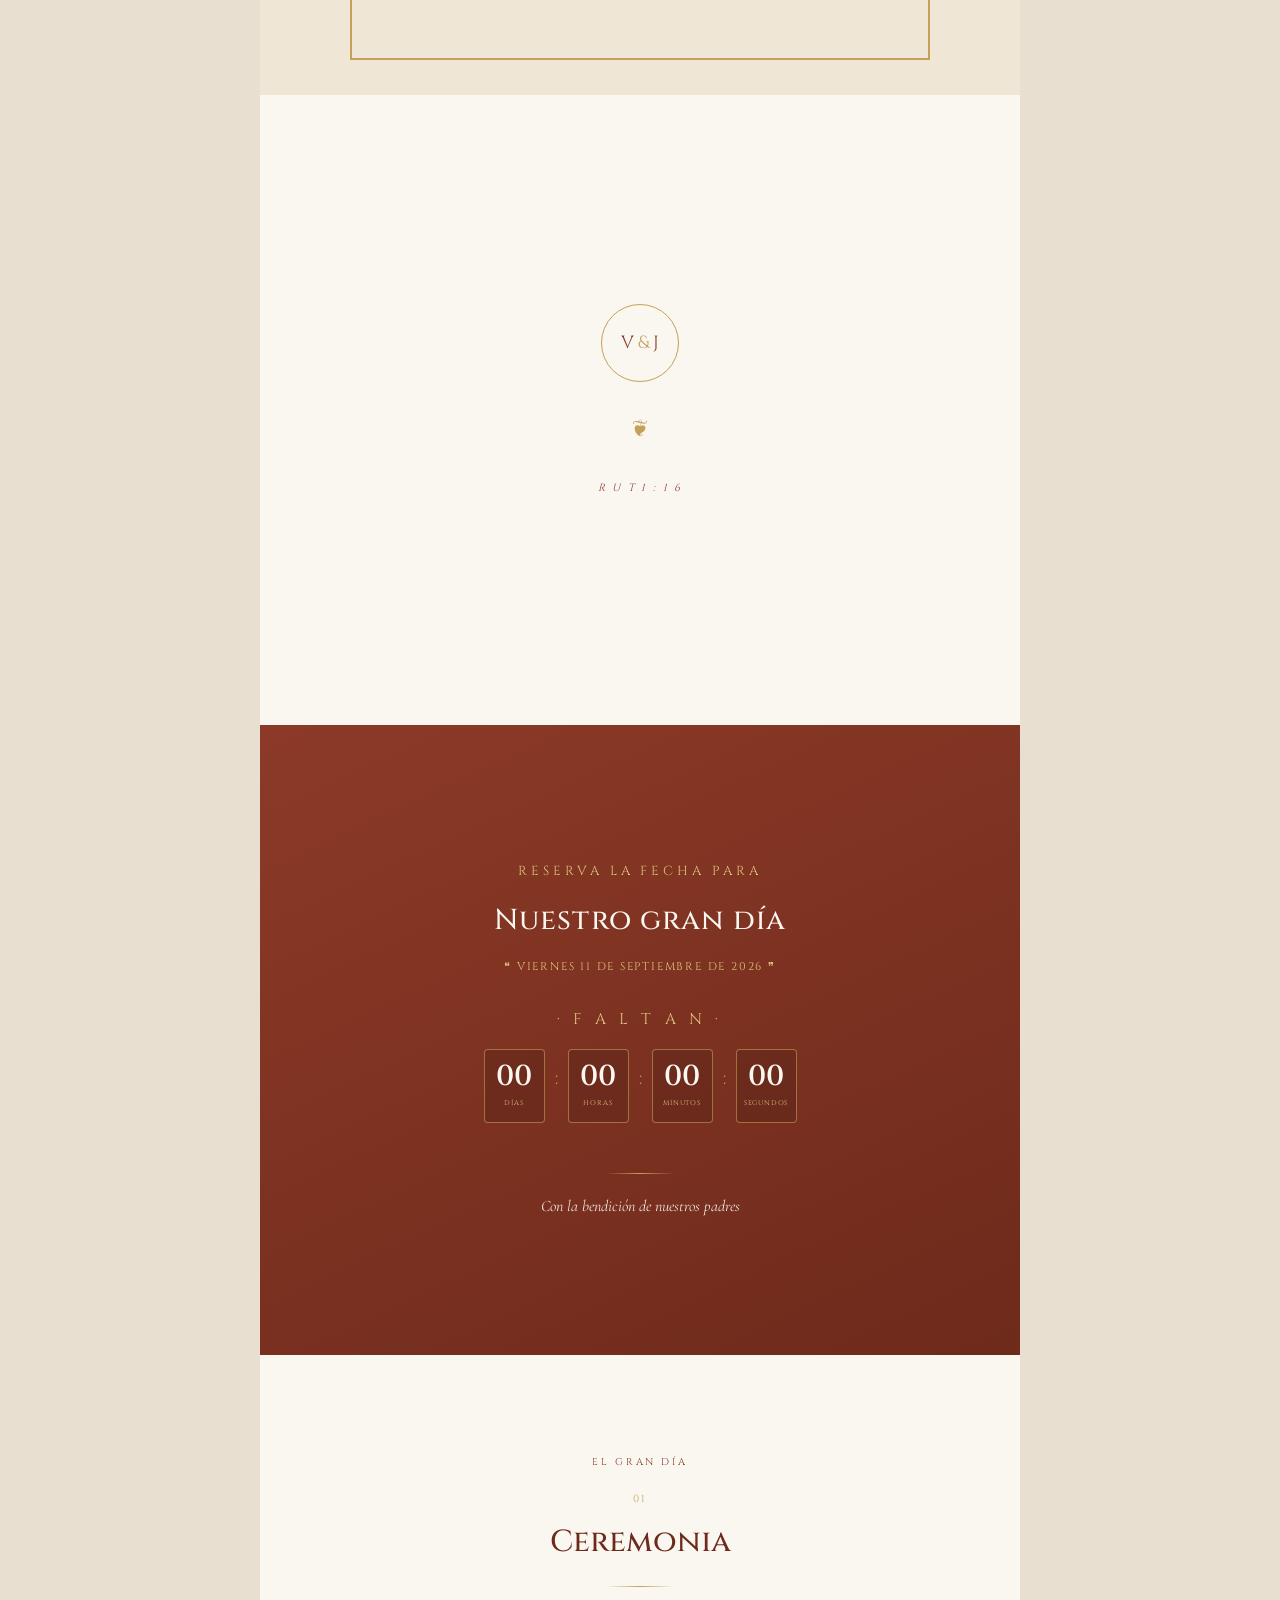
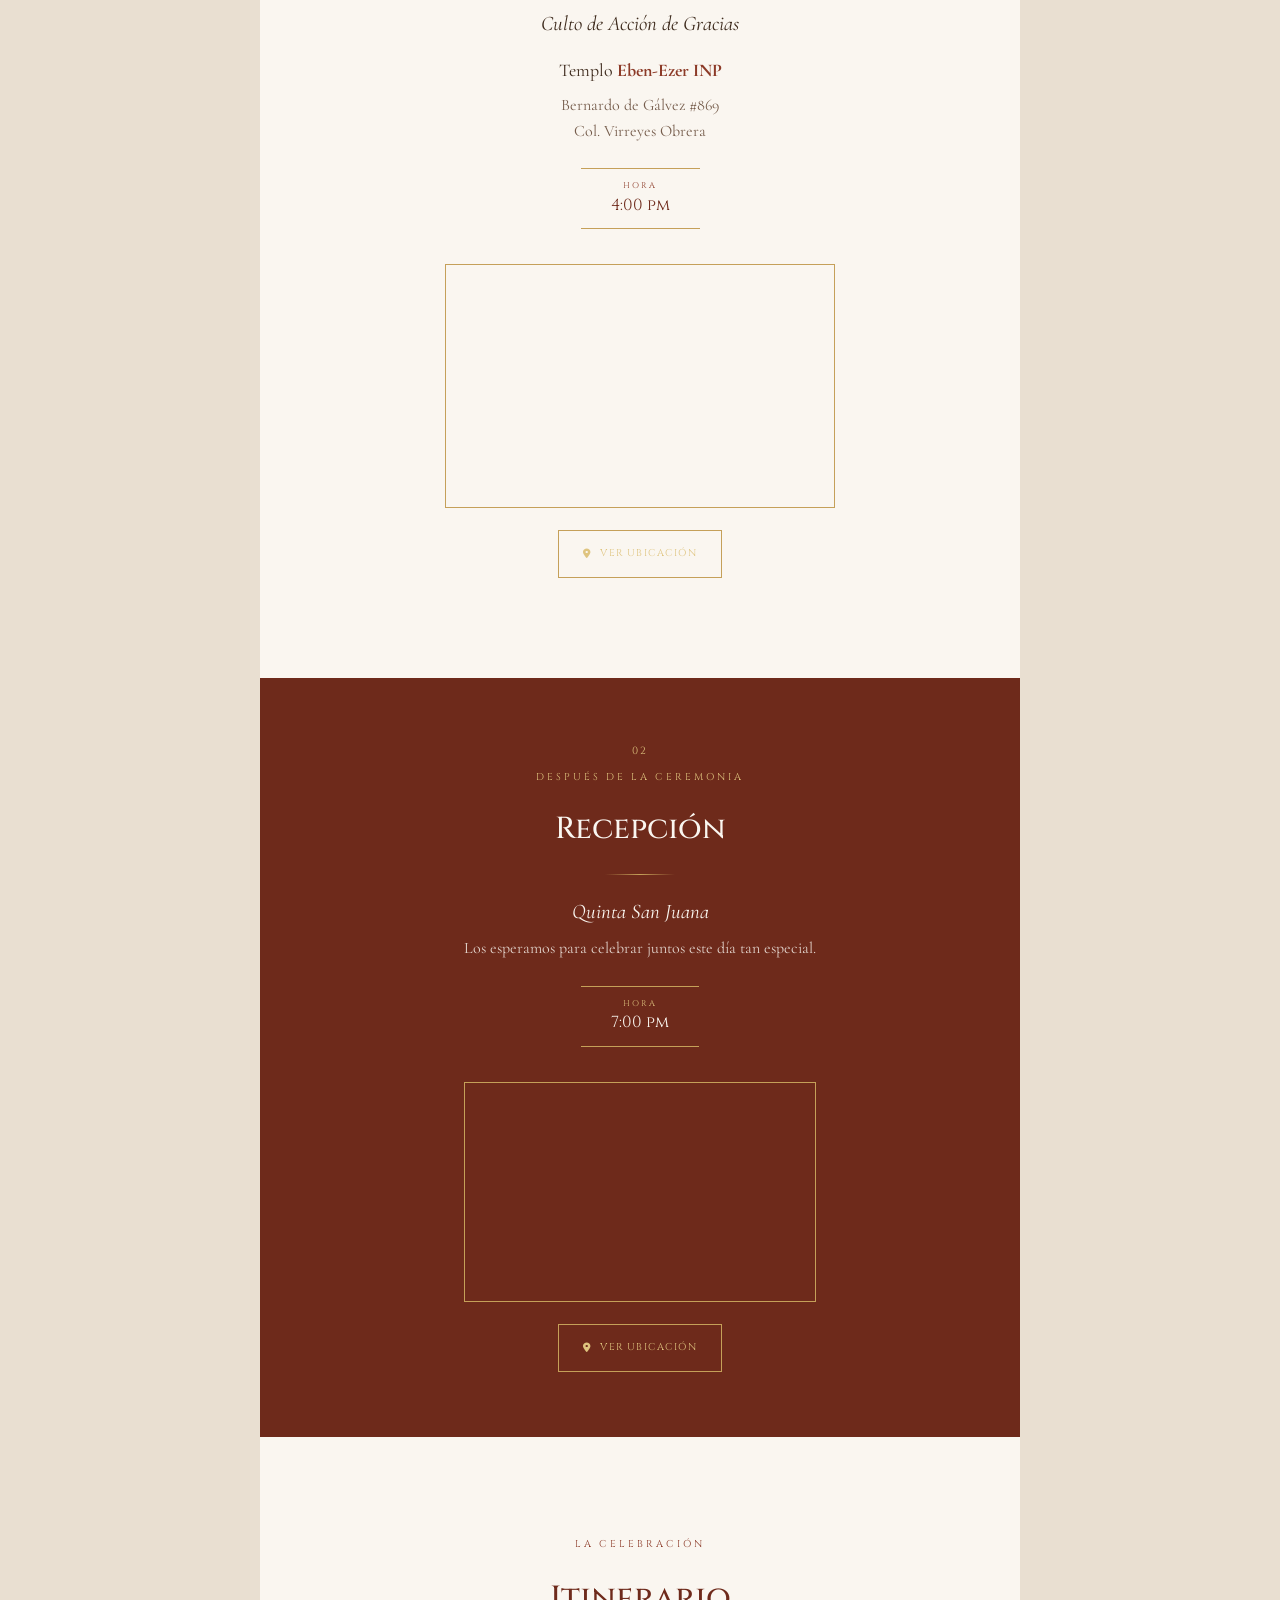
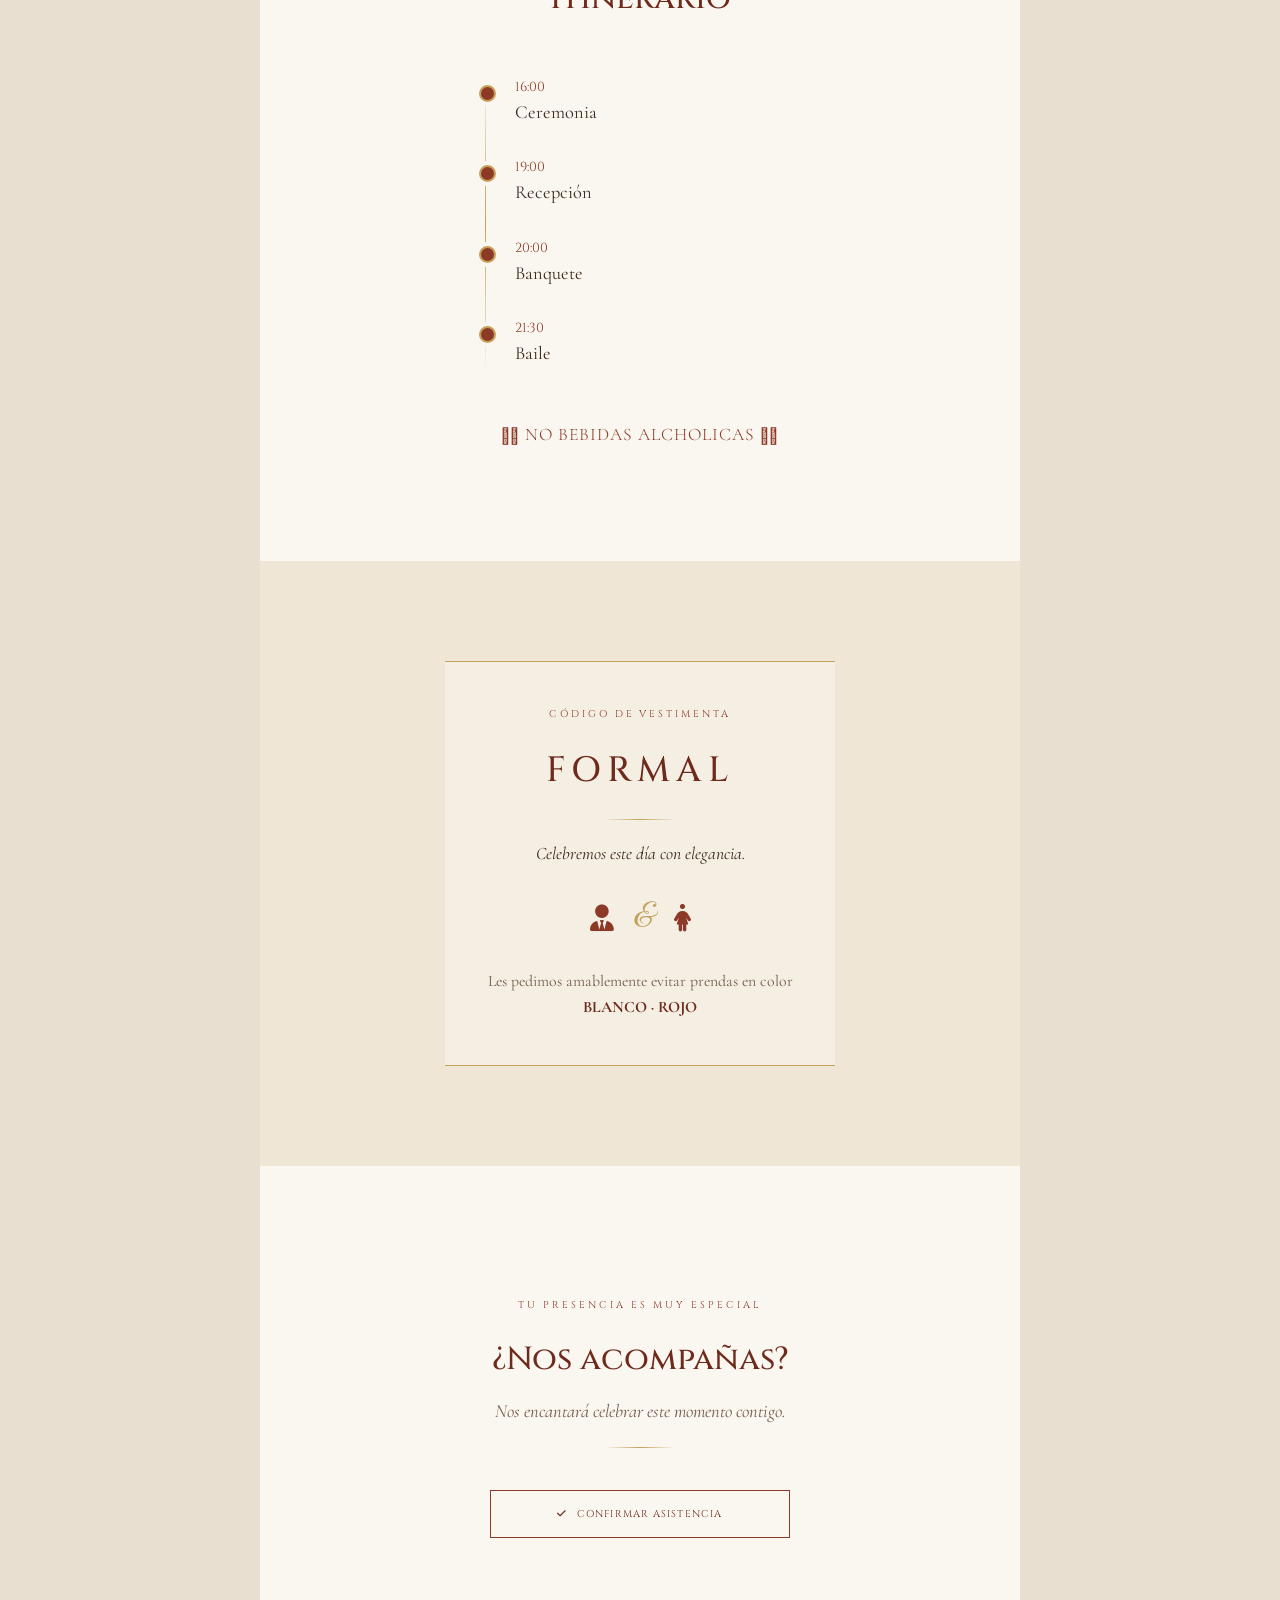
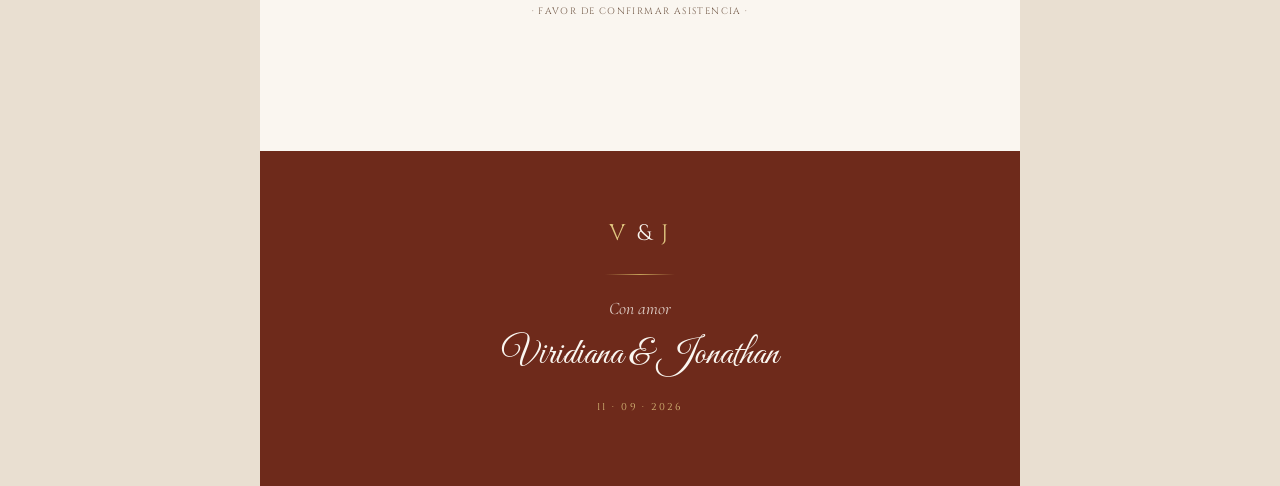
==== commit a3dd95f7: "Update event timings and add photo section" ====
--- a/index.html
+++ b/index.html
@@ -149,6 +149,10 @@
       </div>
 
     </section>
+
+    <section class="block photo-block" data-reveal>
+  <img src="musica/foto.jpg" alt="Viridiana y Jonathan" class="photo-img">
+</section>
 
 
 
@@ -484,28 +488,28 @@
           <div class="timeline-content">
 
             <span class="timeline-time">
-              20:30
-            </span>
-
-            <span class="timeline-label">
-              Baile 
-            </span>
-
-          </div>
-
-        </div>
-
-
-        <div class="timeline-item" data-reveal="slide-right" data-reveal-delay="3">
-
-          <div class="timeline-content">
-
-            <span class="timeline-time">
-              22:00
+              20:00
             </span>
 
             <span class="timeline-label">
               Banquete
+            </span>
+
+          </div>
+
+        </div>
+
+
+        <div class="timeline-item" data-reveal="slide-right" data-reveal-delay="3">
+
+          <div class="timeline-content">
+
+            <span class="timeline-time">
+              21:30
+            </span>
+
+            <span class="timeline-label">
+              Baile
             </span>
 
           </div>
@@ -645,21 +649,12 @@
          JAVASCRIPT
     ====================================================== -->
   <script src="script.js"></script>
-
-<!-- Aquí termina tu contenido de invitación -->
-
 <!-- Música de fondo -->
-<audio id="bgMusic" loop>
+<audio autoplay loop>
   <source src="musica/instrumental.mp3" type="audio/mpeg">
+  Tu navegador no soporta audio.
 </audio>
 
-<script>
-  const music = document.getElementById('bgMusic');
-  document.addEventListener('click', () => {
-    music.play(); // empieza al primer clic
-  }, { once: true });
-</script>
-
 </body>
 
 </html>
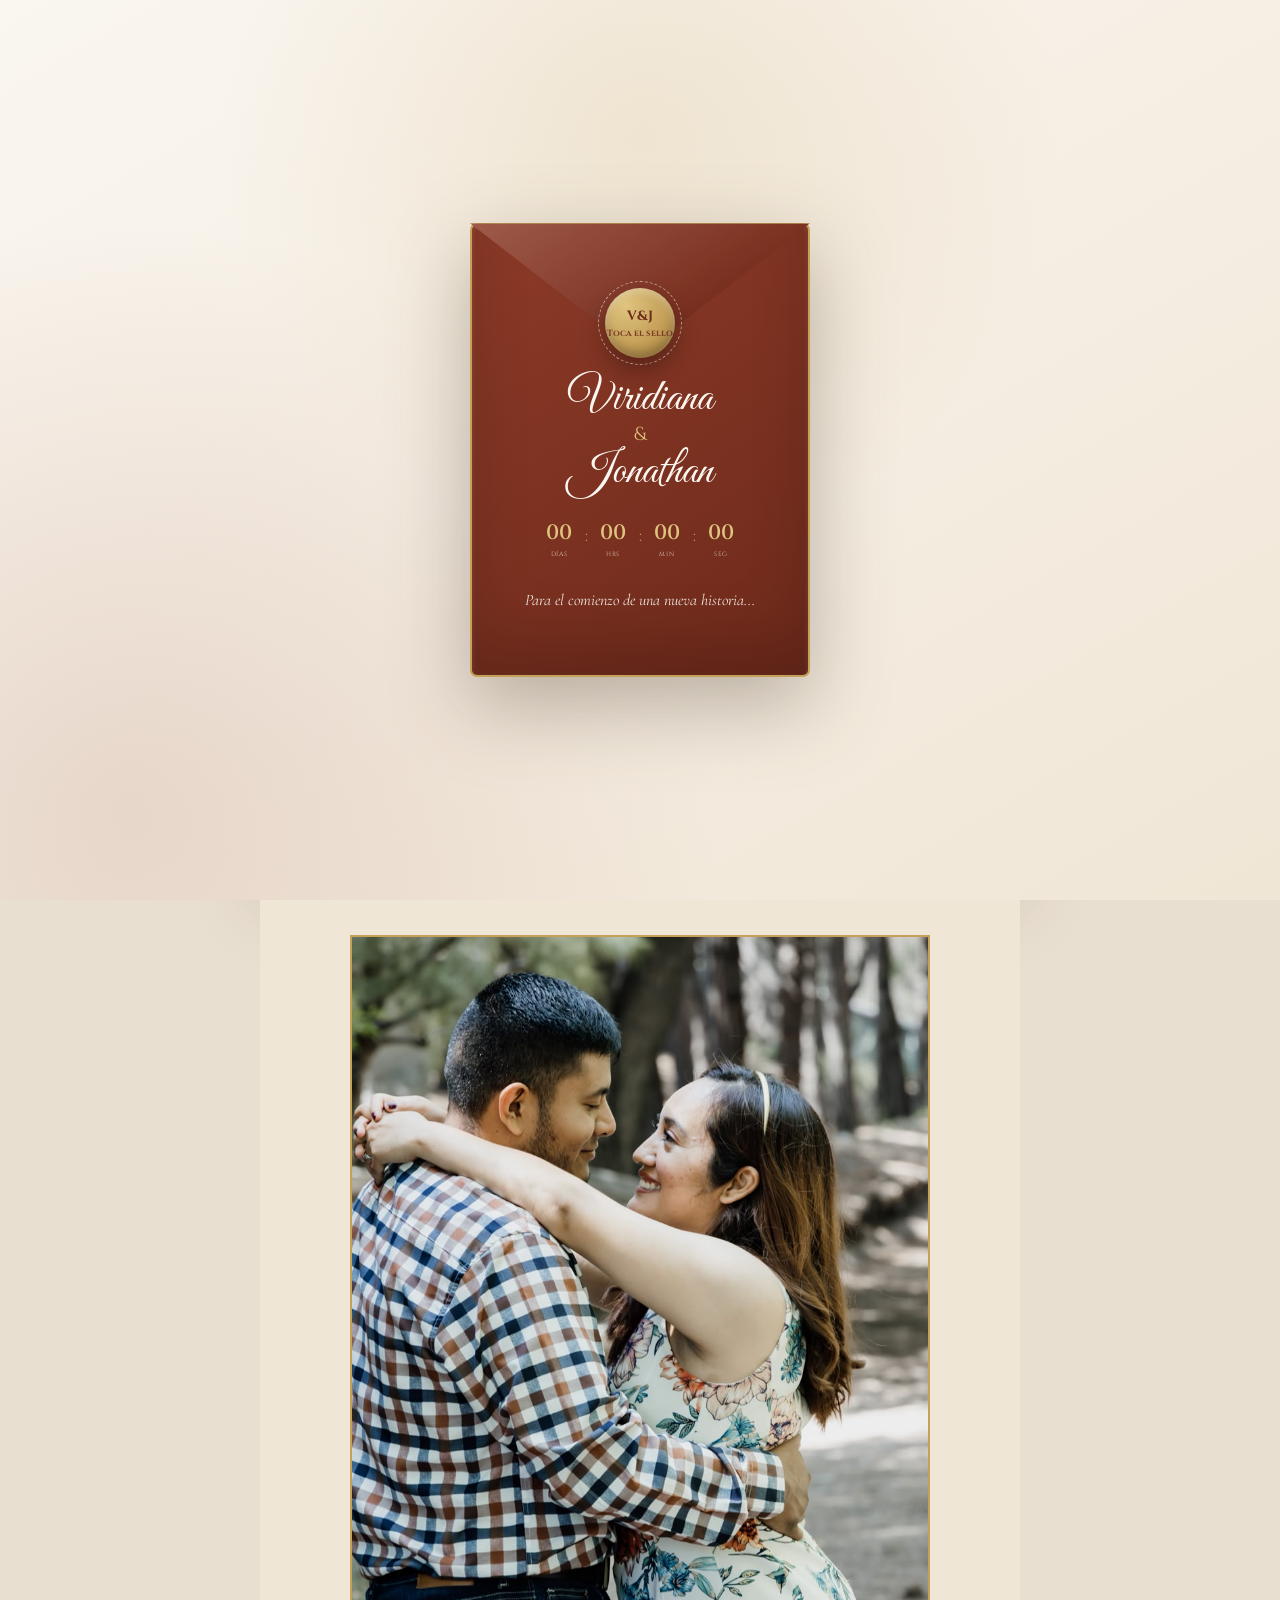
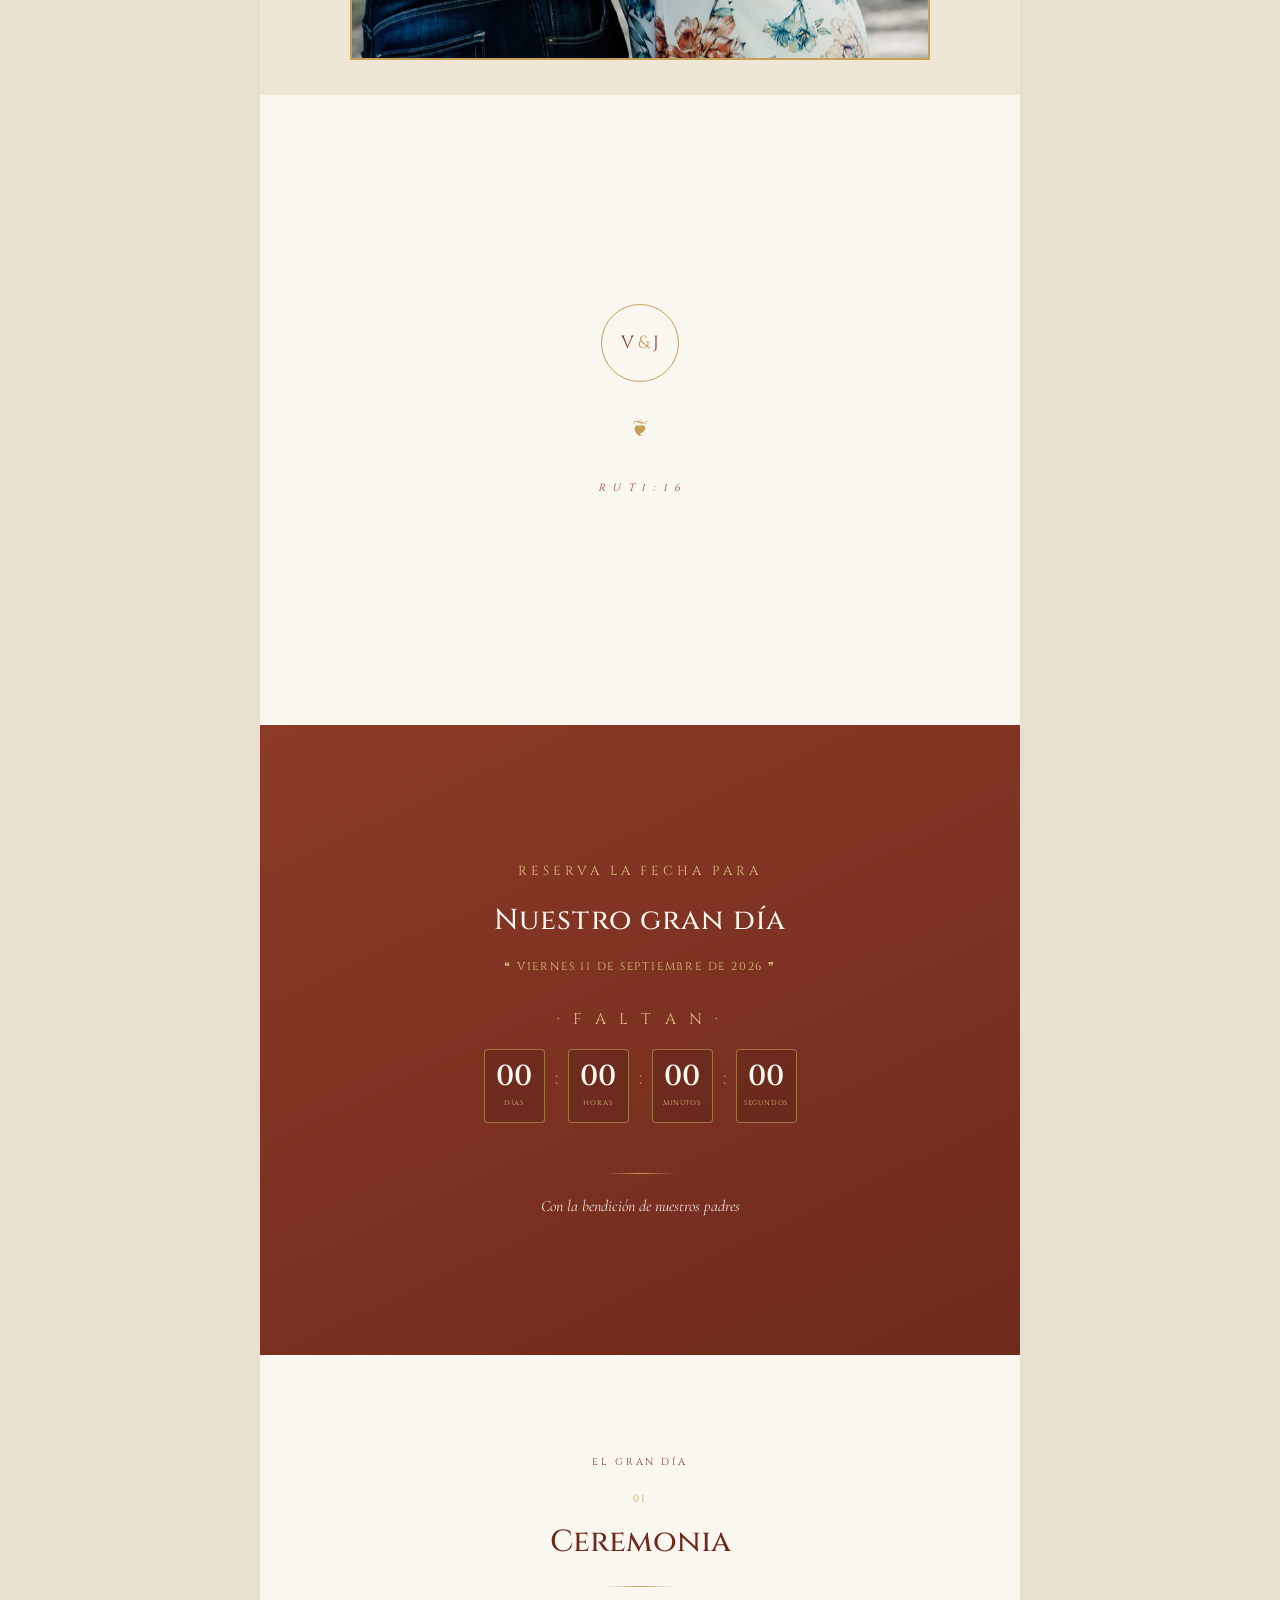
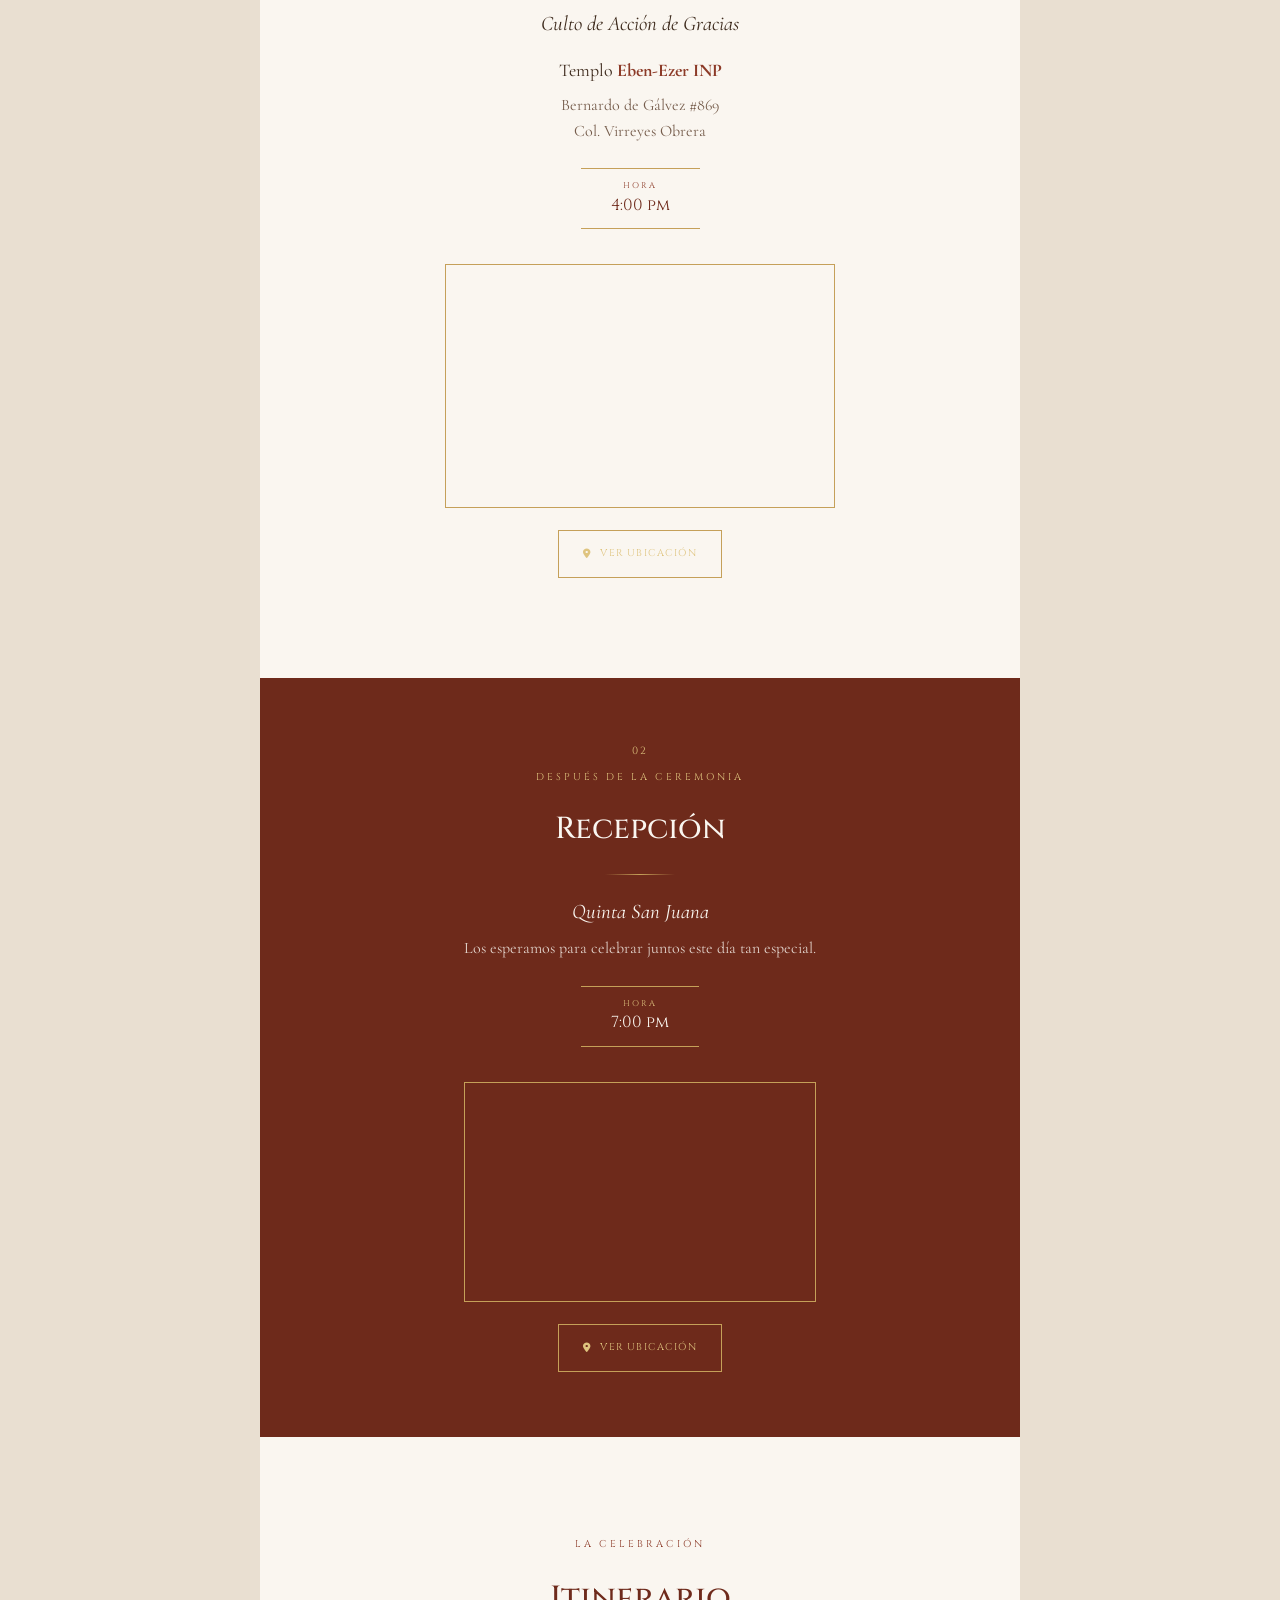
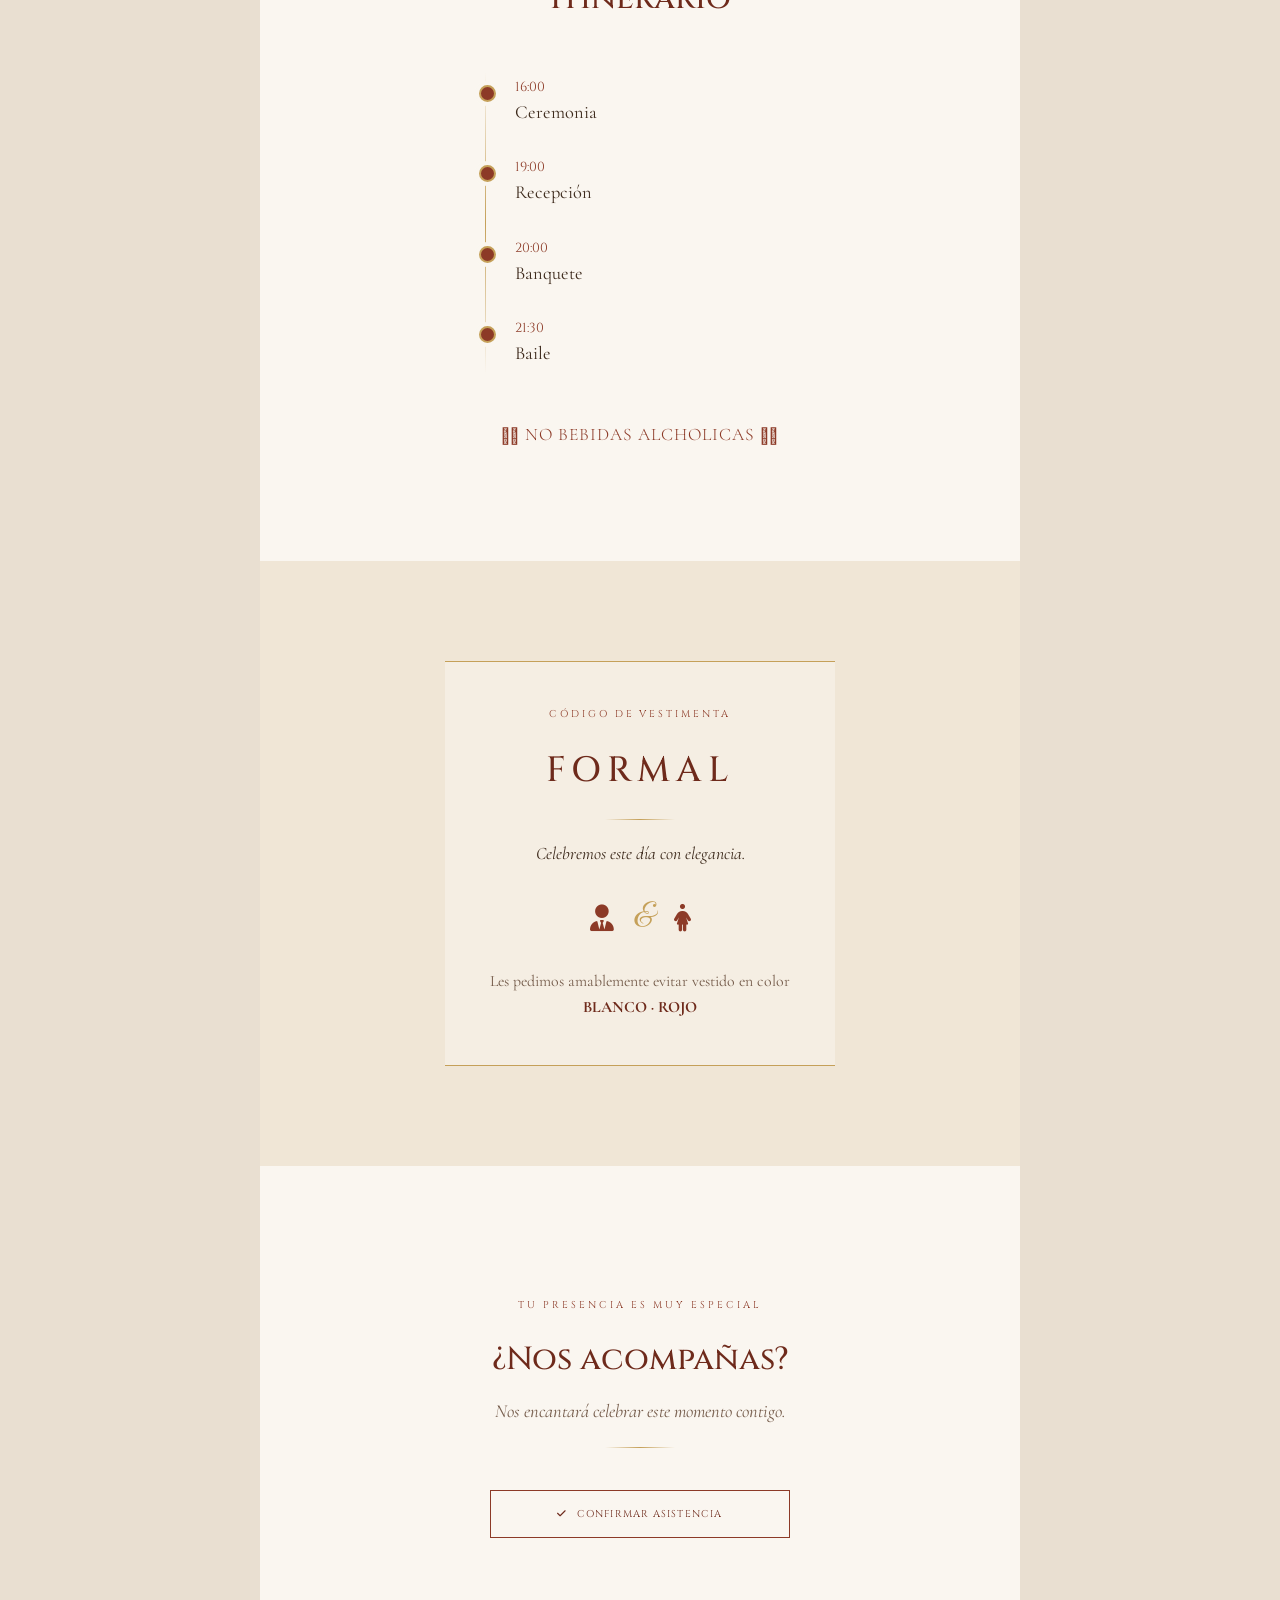
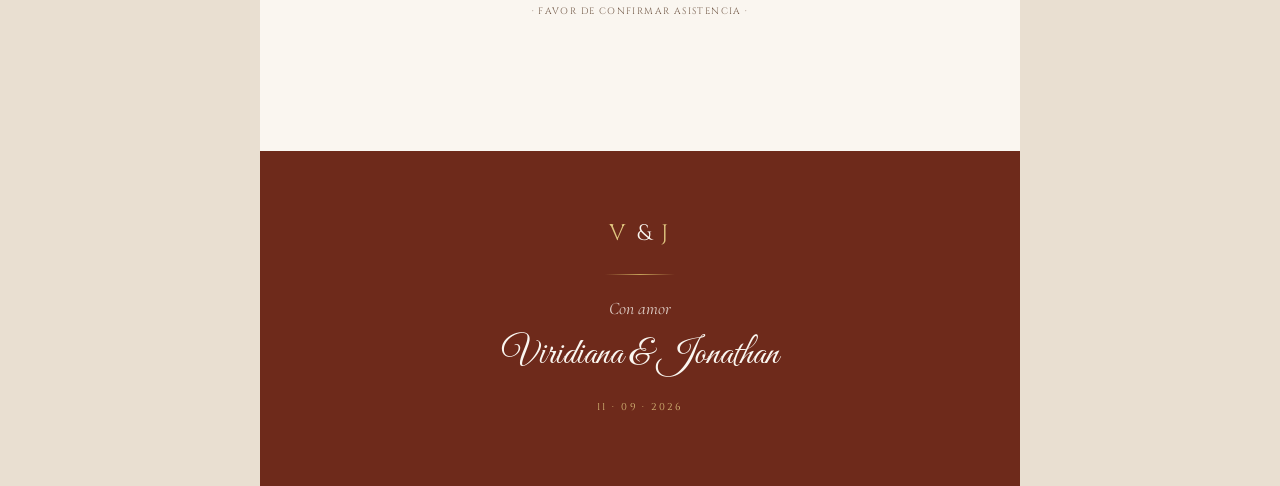
==== commit 5ac4081a: "Update dress code warning text in index.html" ====
--- a/index.html
+++ b/index.html
@@ -561,7 +561,7 @@
         <p class="dresscode-warning">
 
           Les pedimos amablemente
-          evitar prendas en color
+          evitar vestido en color
           <strong> BLANCO · ROJO </strong>
 
         </p>
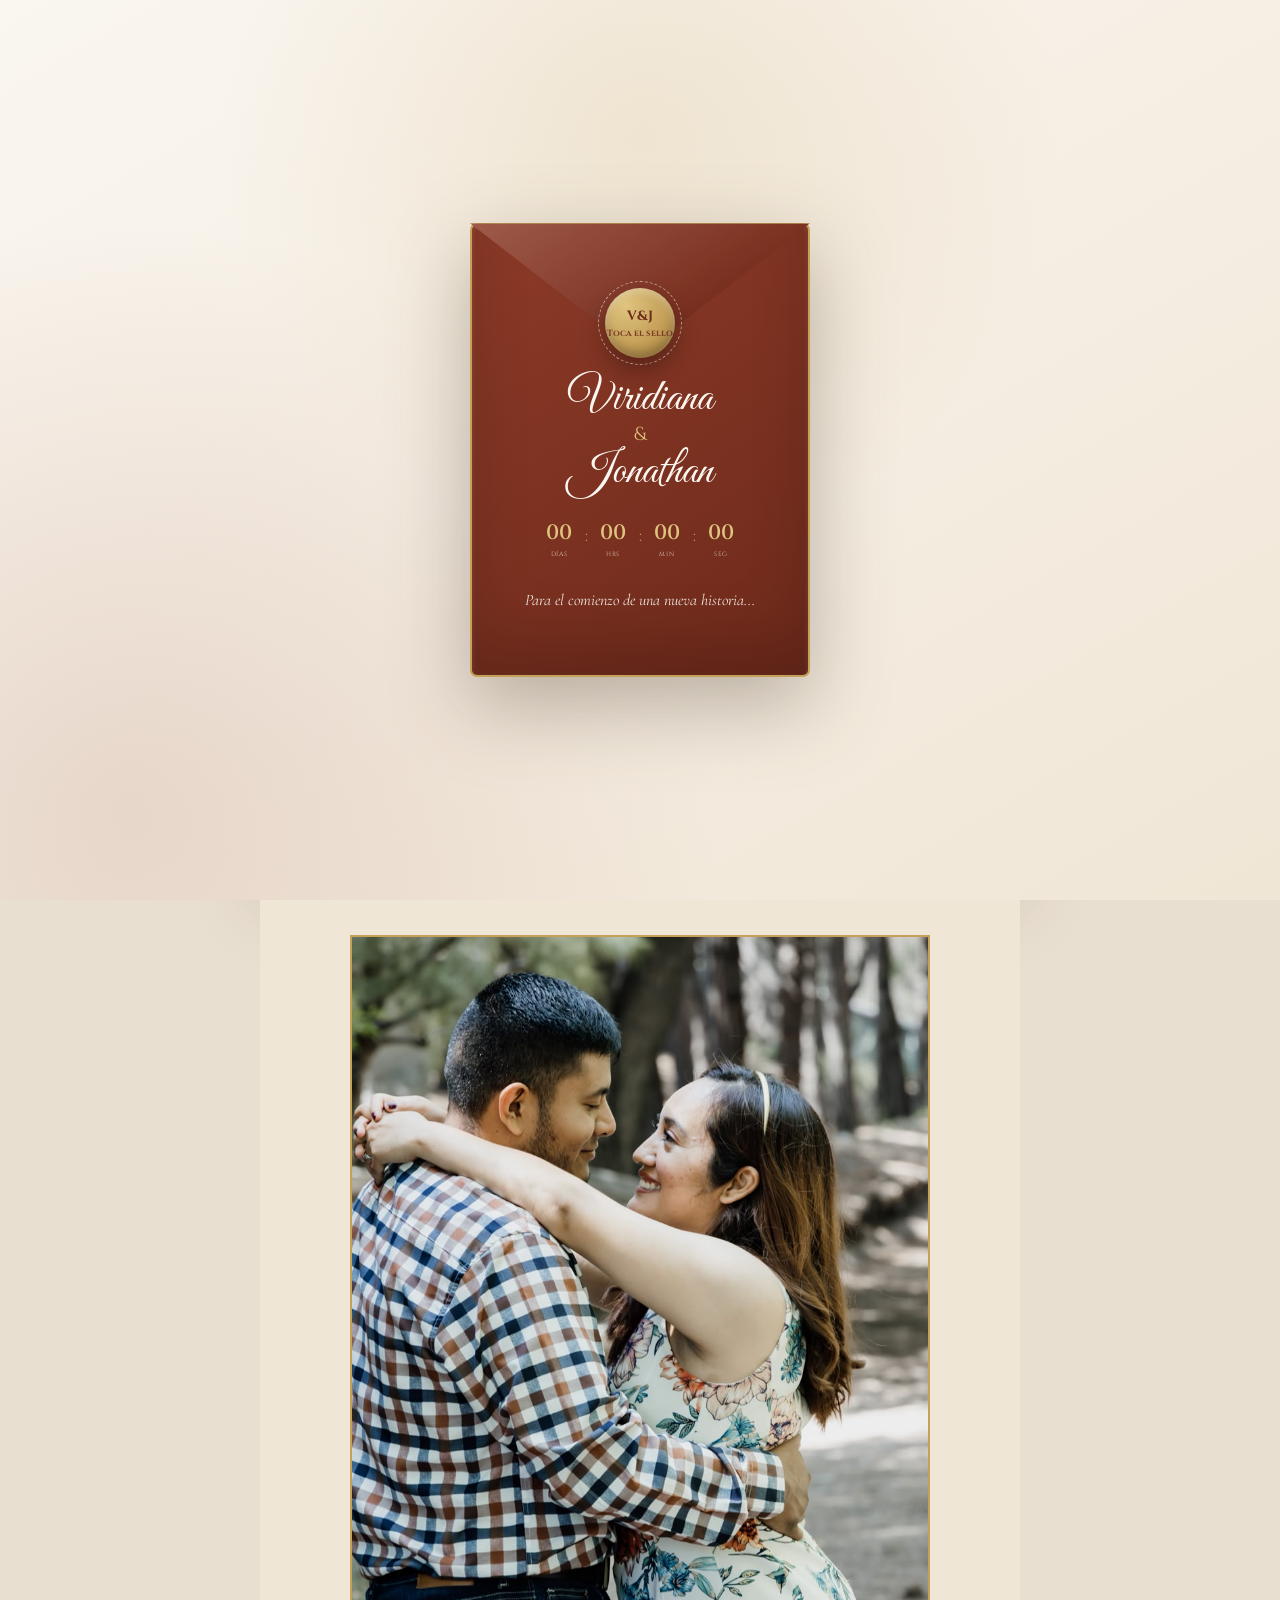
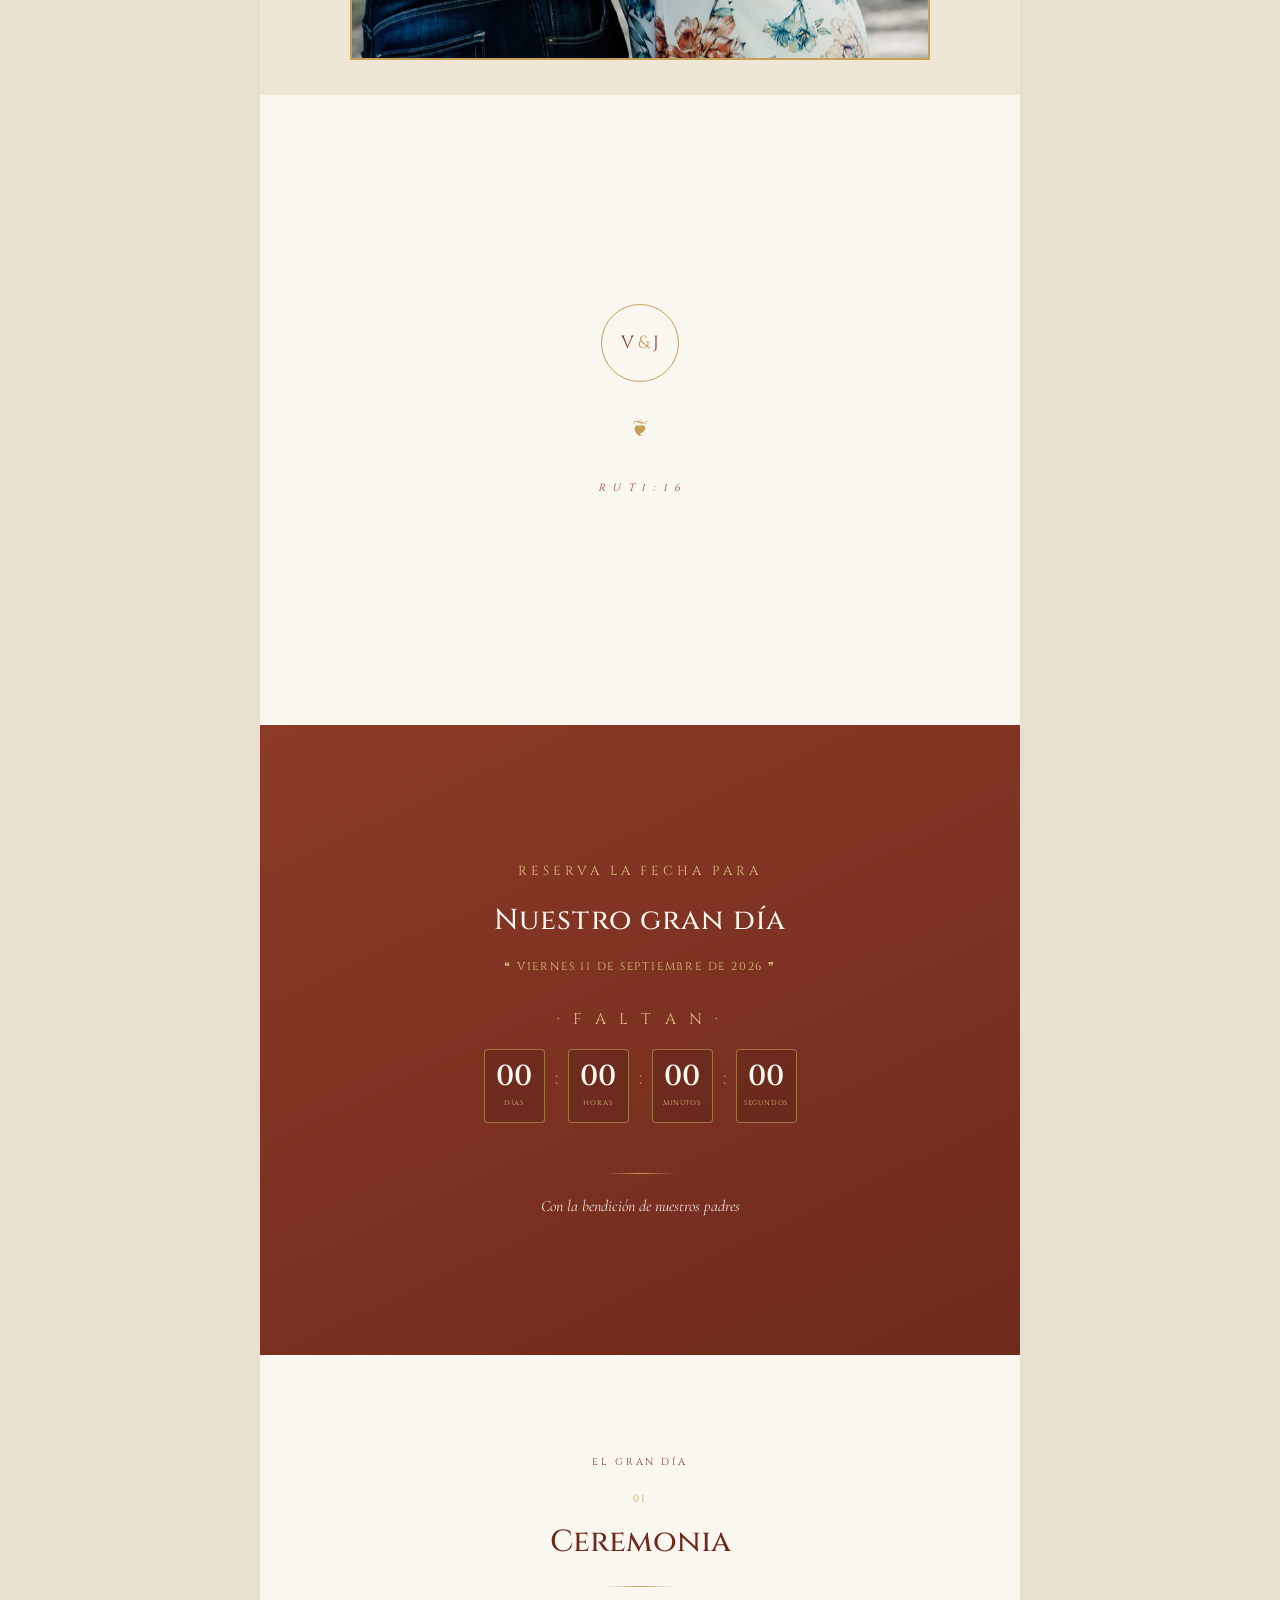
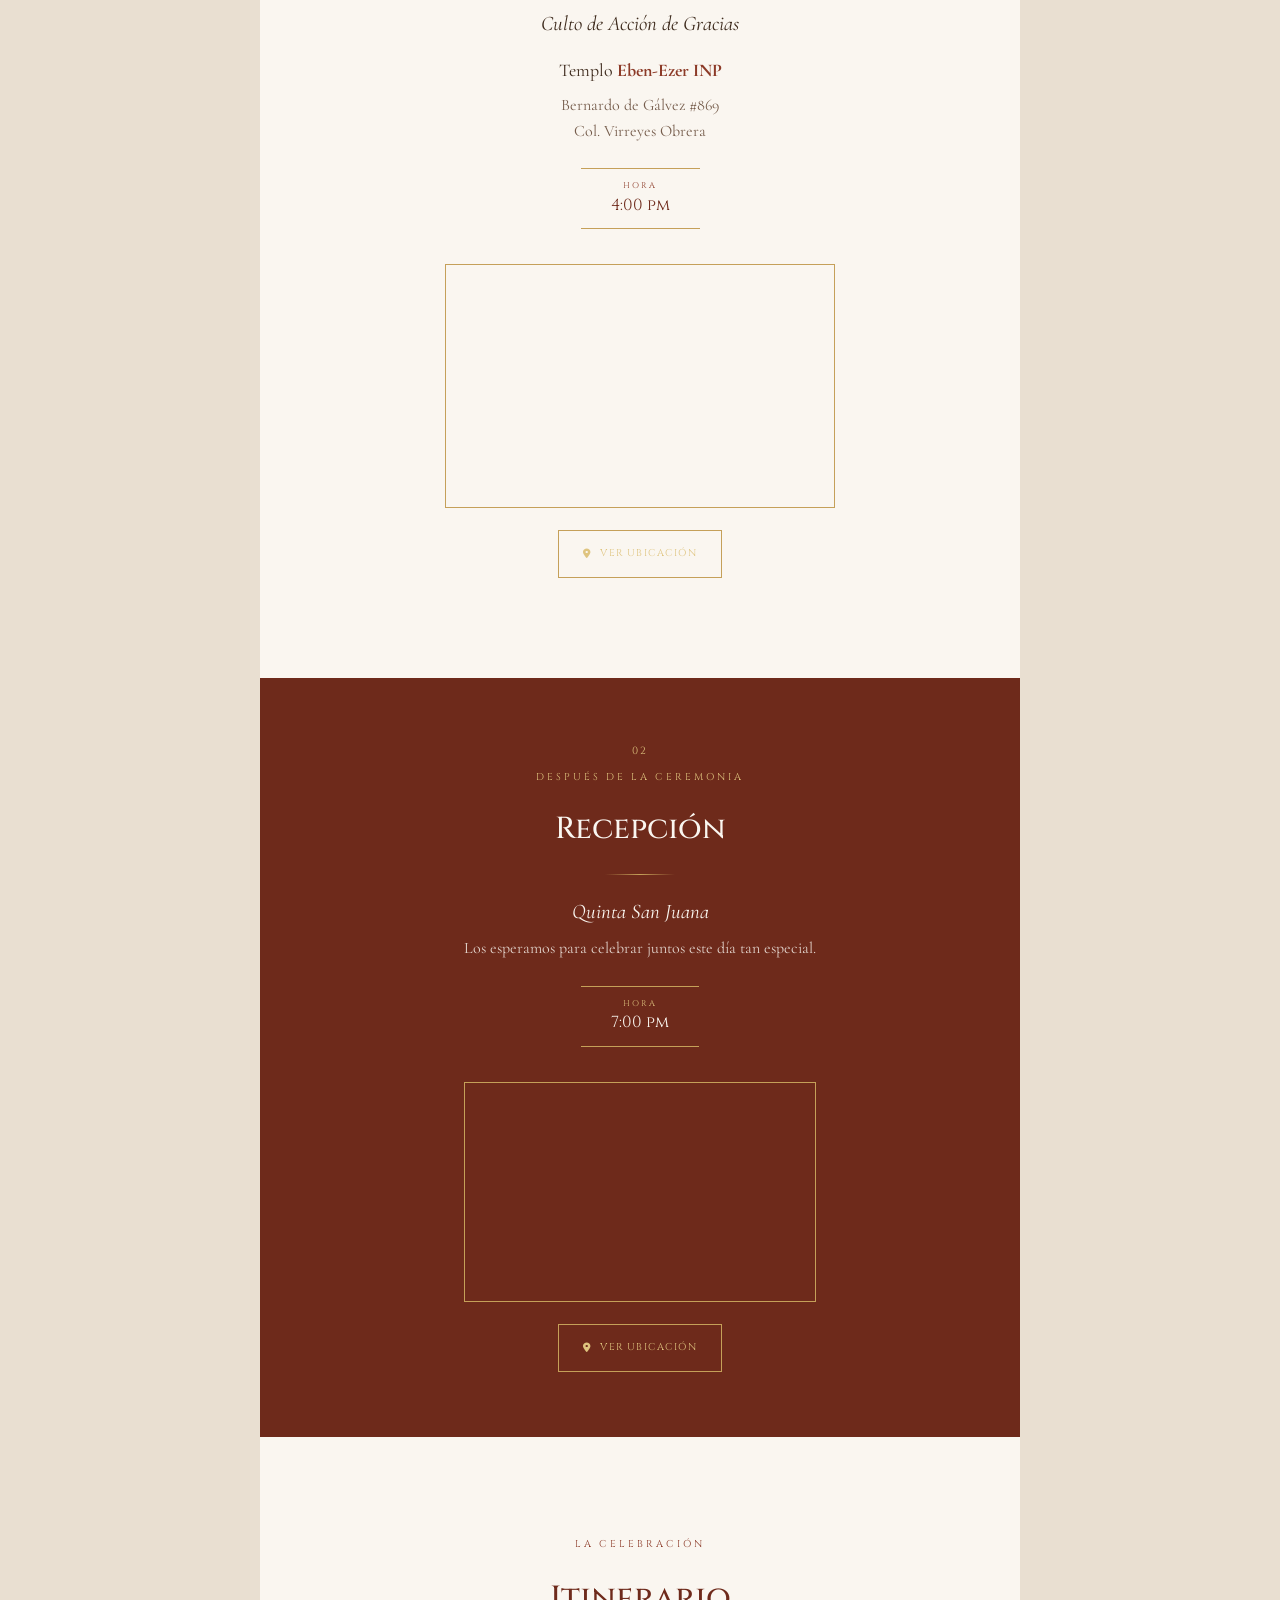
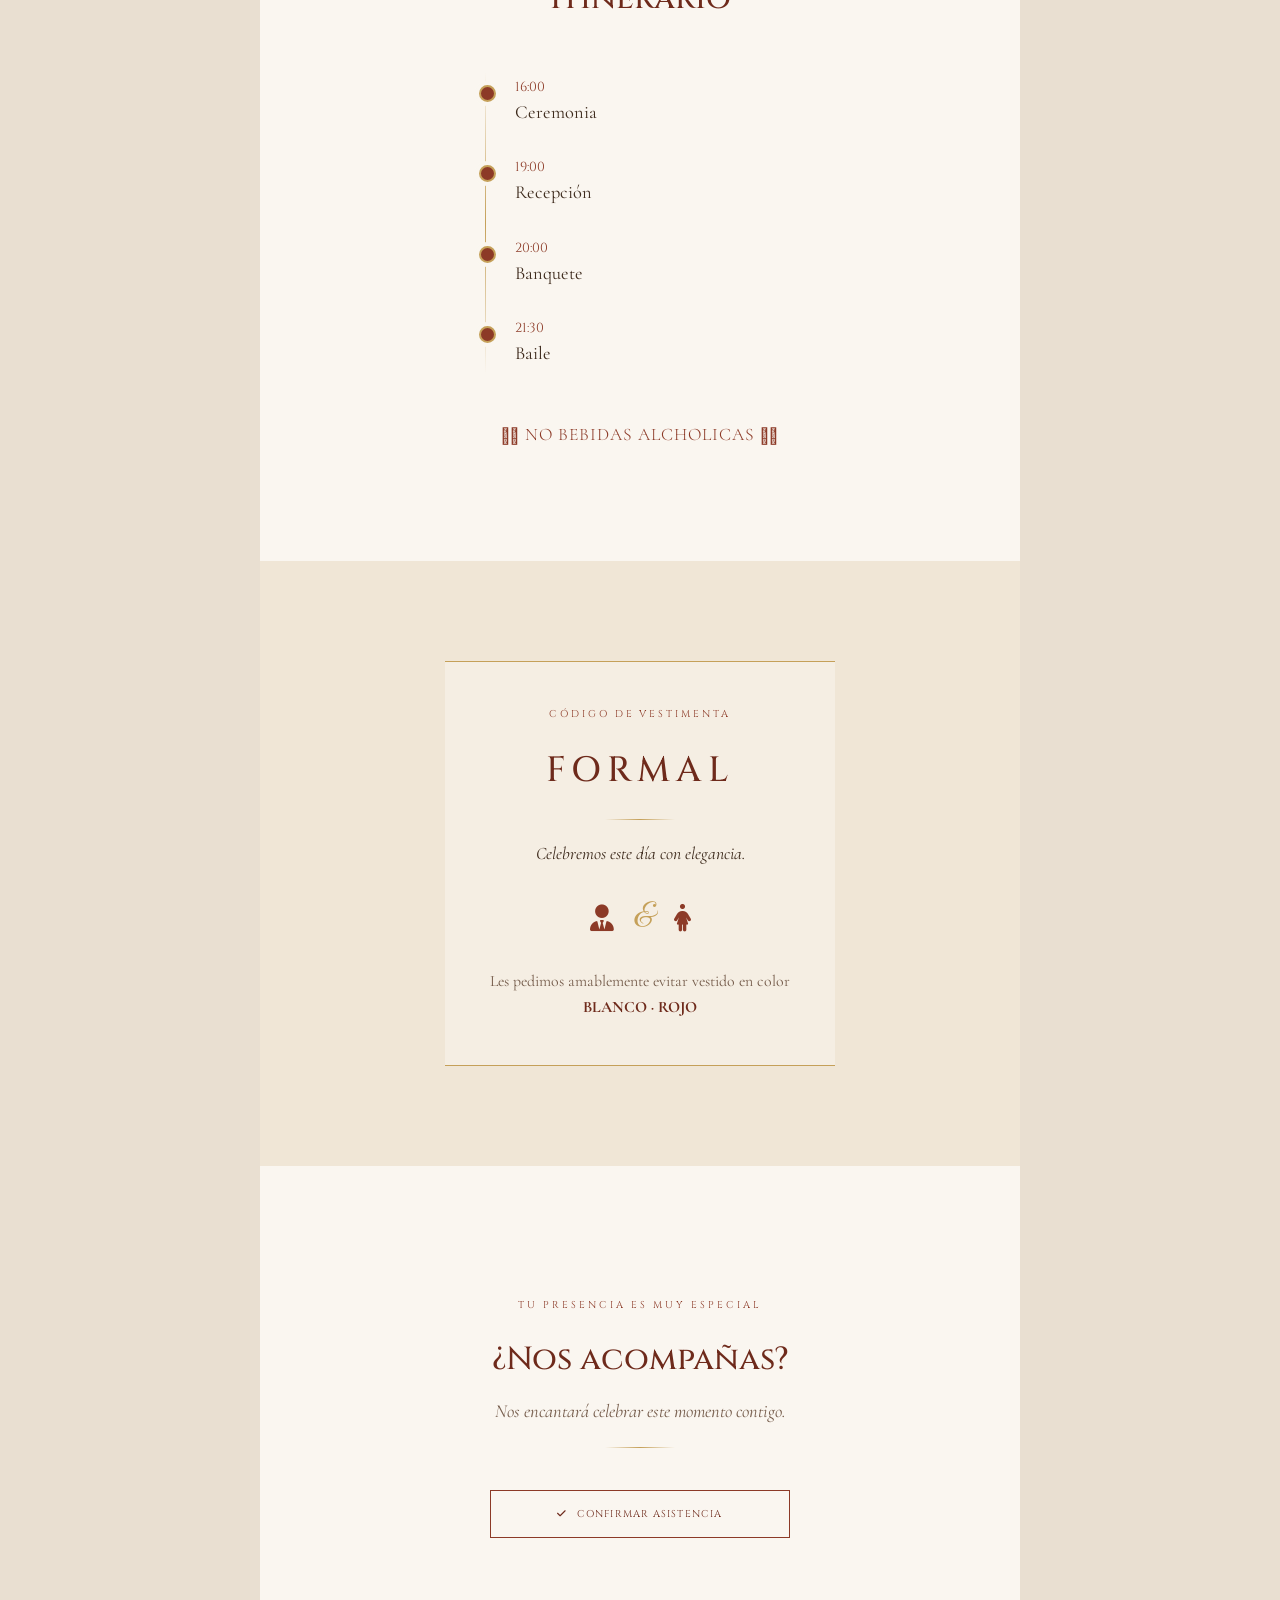
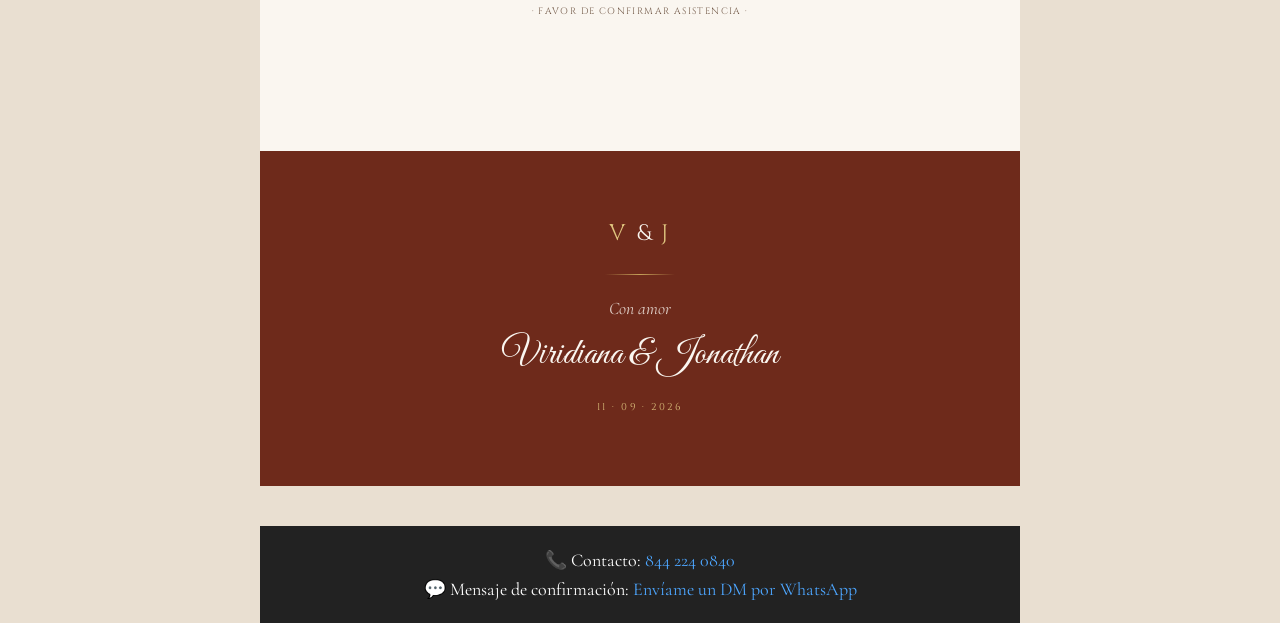
==== commit 726befe0: "Add footer with contact and WhatsApp details Added footer with contact information and WhatsApp link" ====
--- a/index.html
+++ b/index.html
@@ -654,6 +654,16 @@
   <source src="musica/instrumental.mp3" type="audio/mpeg">
   Tu navegador no soporta audio.
 </audio>
+<!-- Footer -->
+<footer style="background-color:#222; color:#fff; text-align:center; padding:20px; margin-top:40px;">
+  <p>📞 Contacto: <a href="tel:8442240840" style="color:#4da6ff; text-decoration:none;">844 224 0840</a></p>
+  <p>💬 Mensaje de confirmación: 
+     <a href="https://wa.me/528442240840?text=Hola%20vi%20tu%20trabajo%20y%20me%20interesa%20más%20información" 
+        style="color:#4da6ff; text-decoration:none;" target="_blank">
+        Envíame un DM por WhatsApp
+     </a>
+  </p>
+</footer>
 
 </body>
 
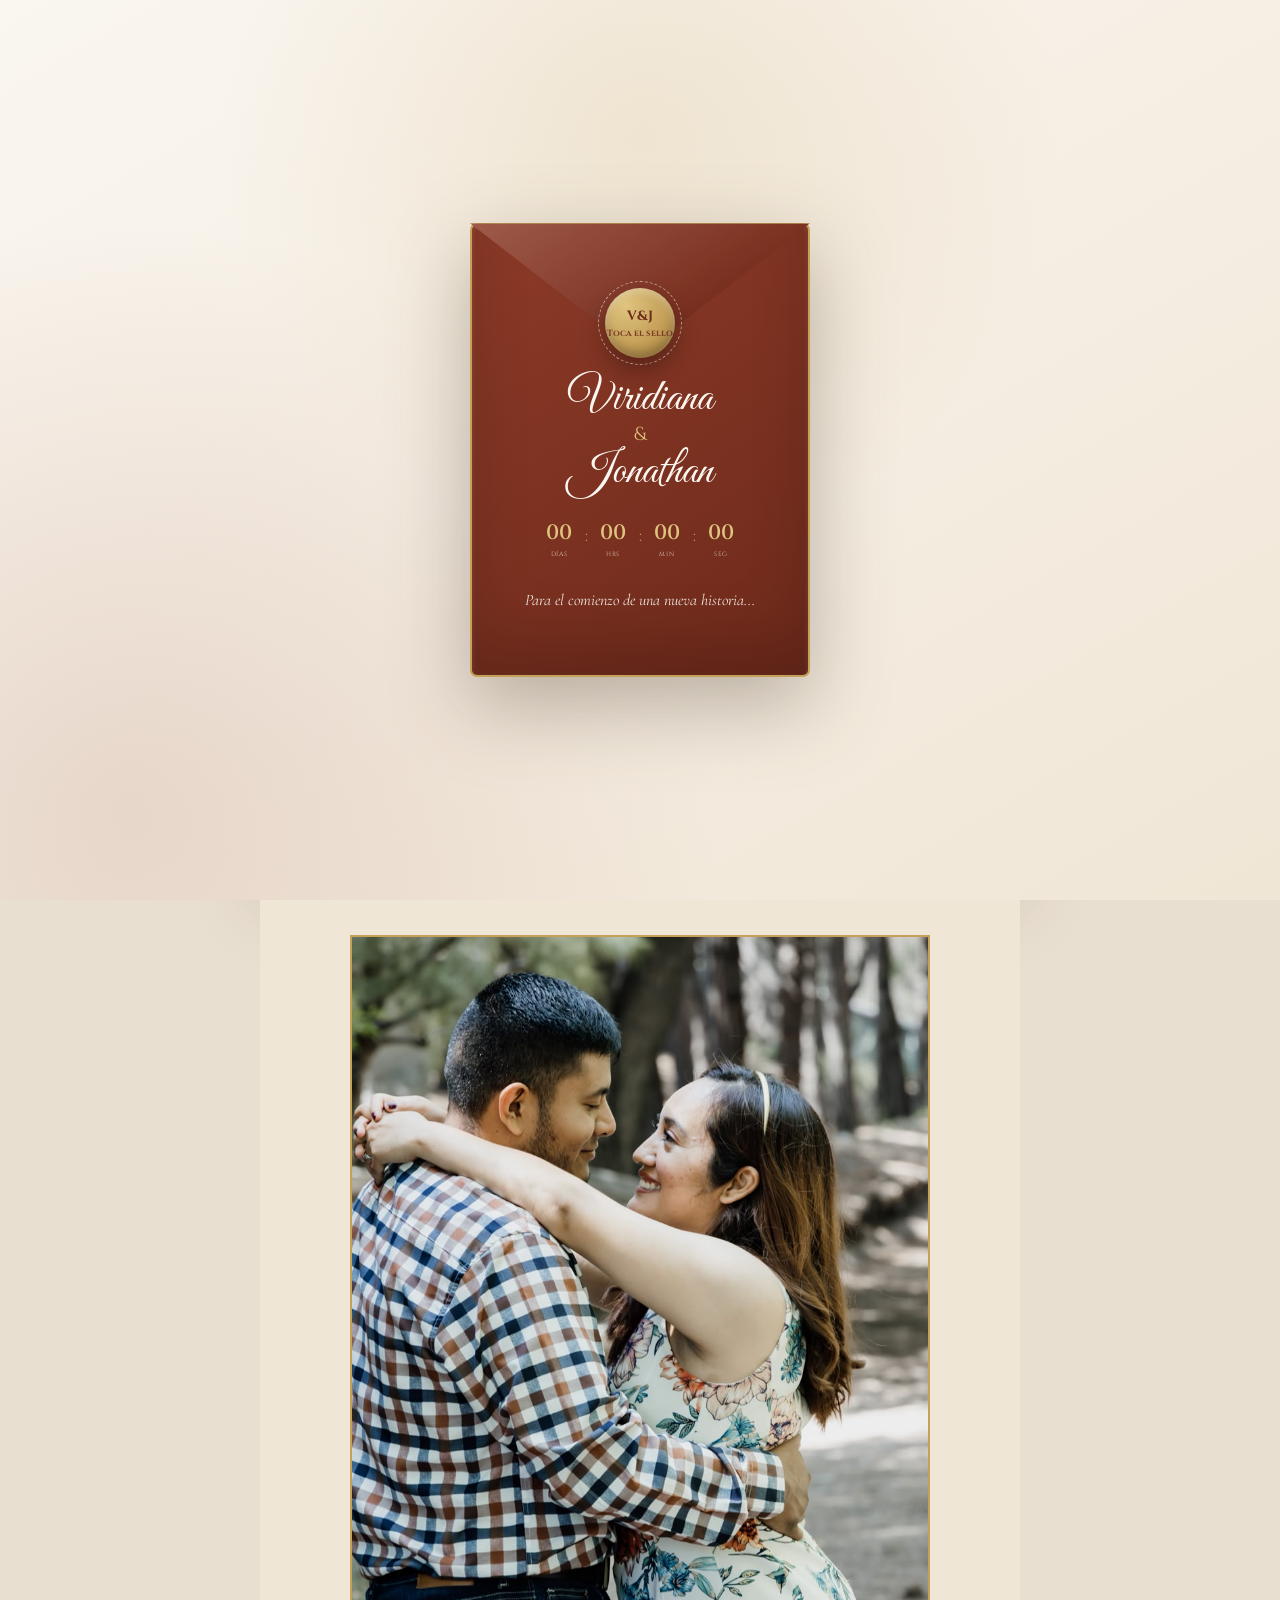
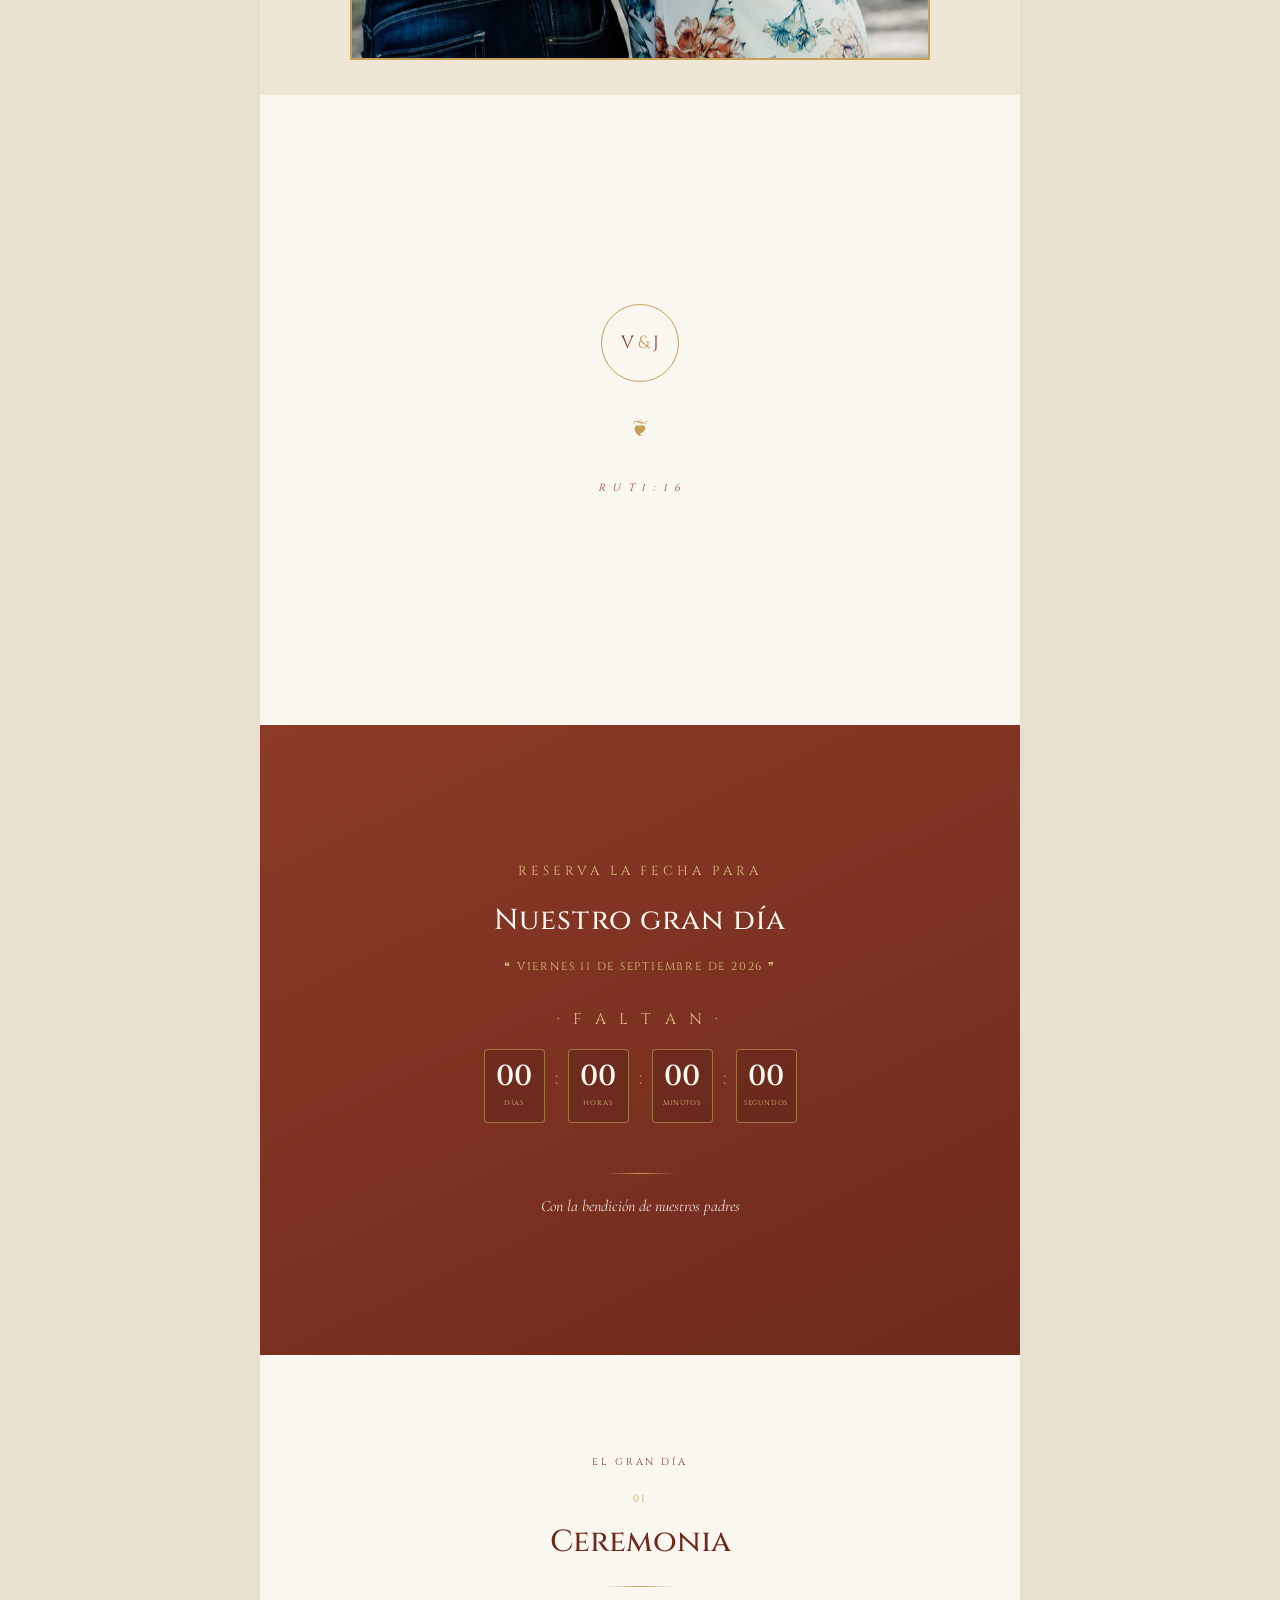
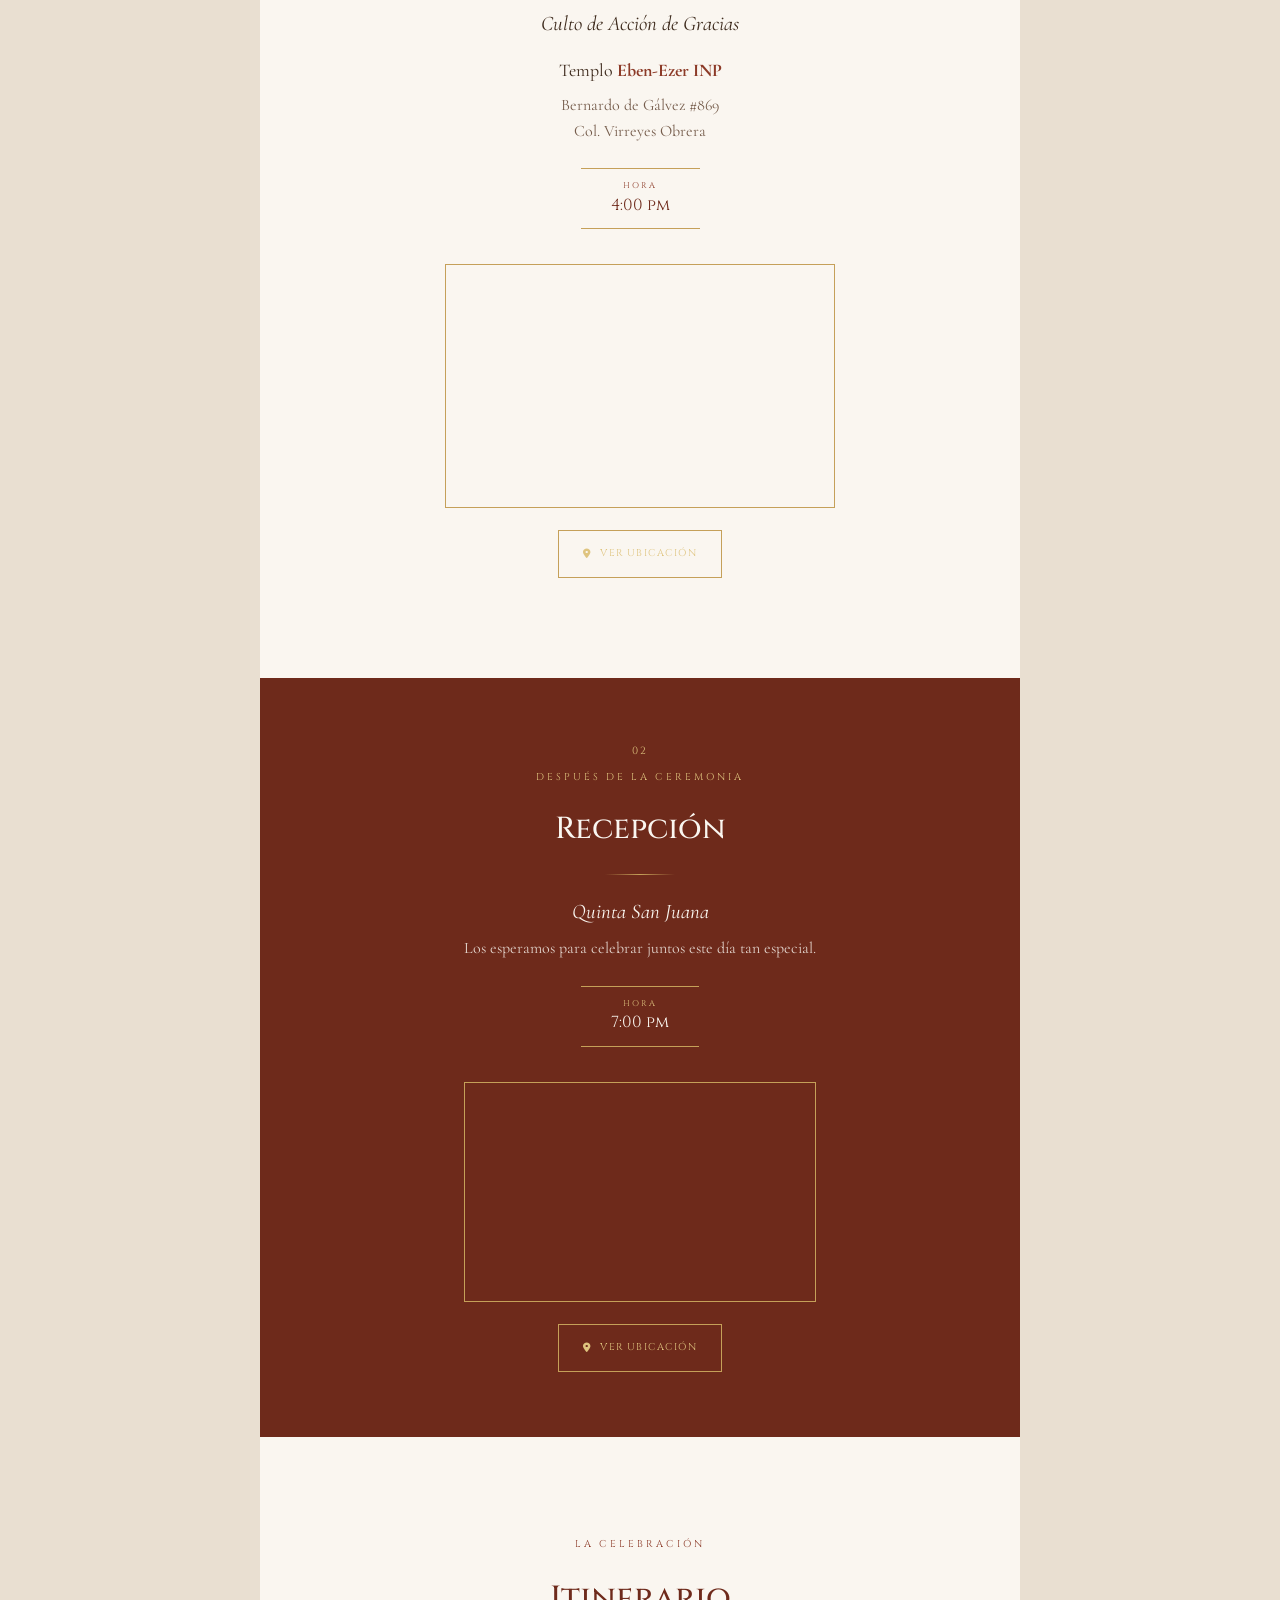
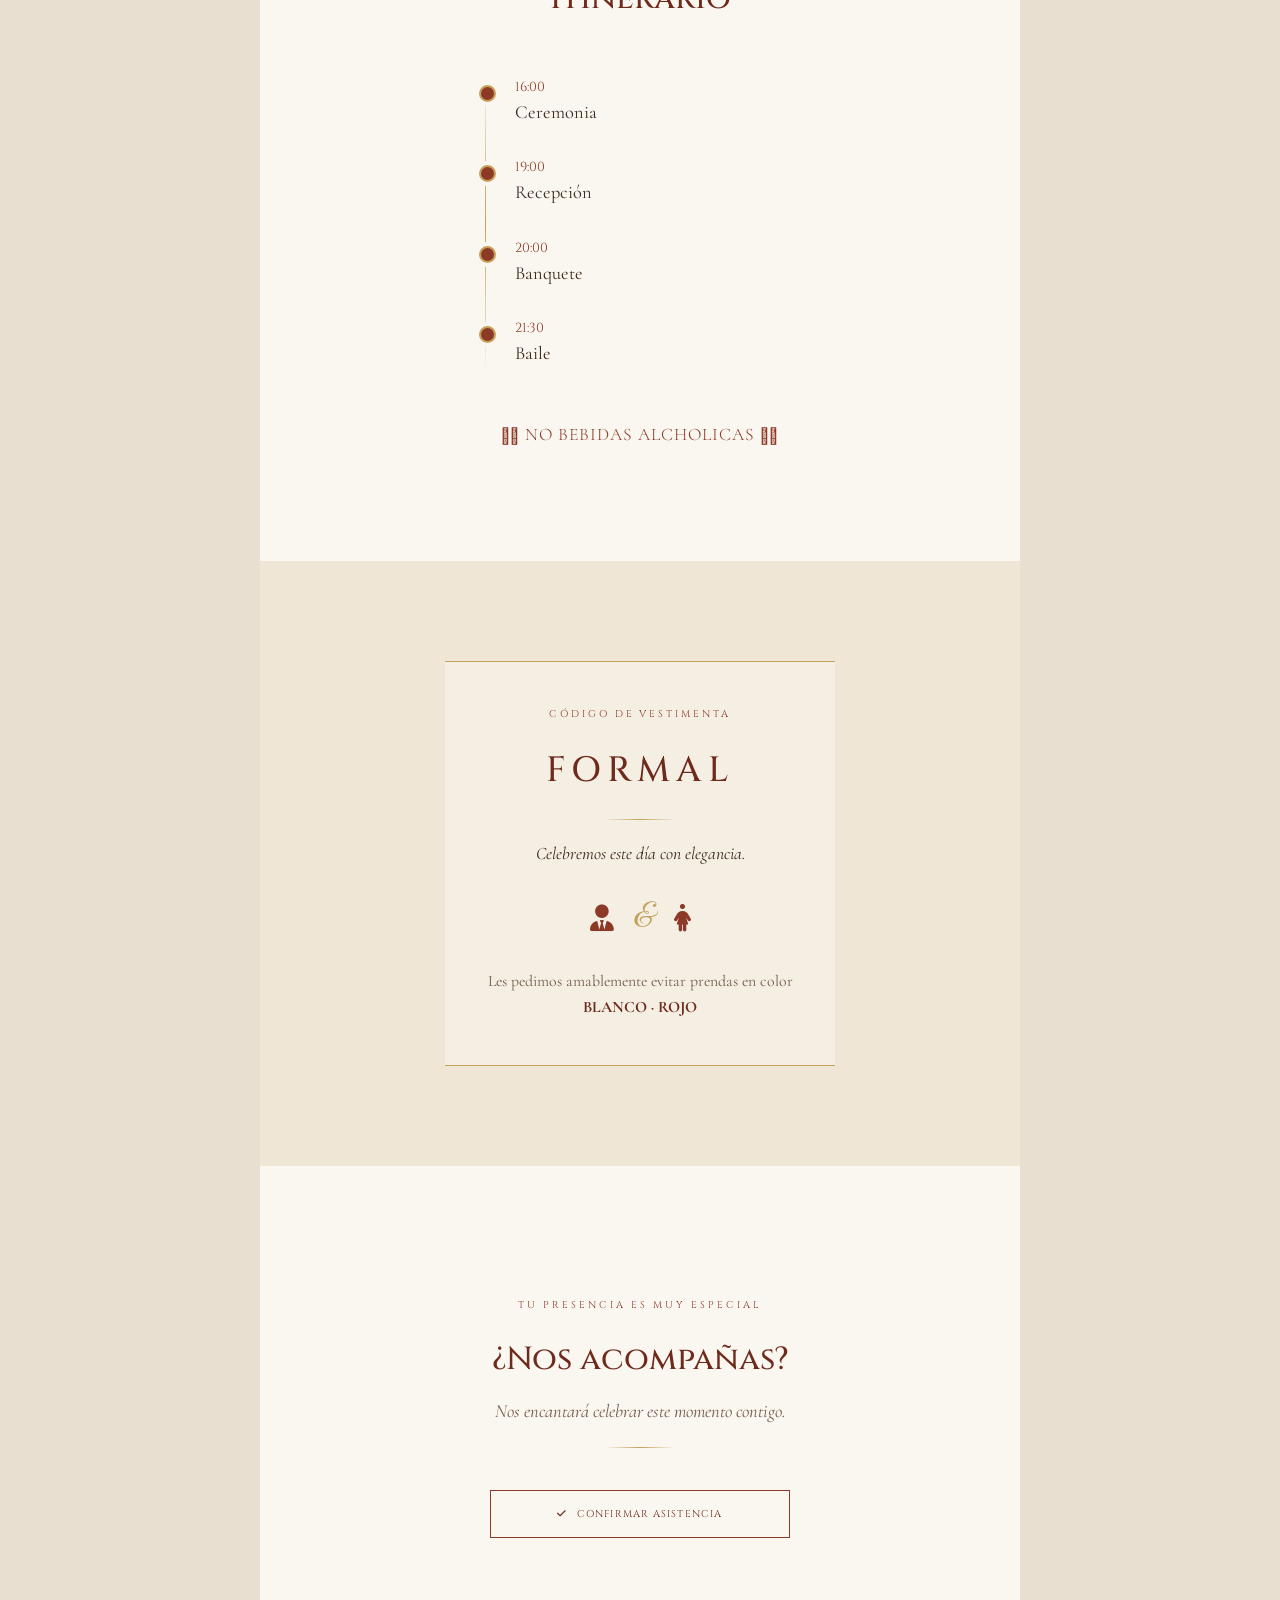
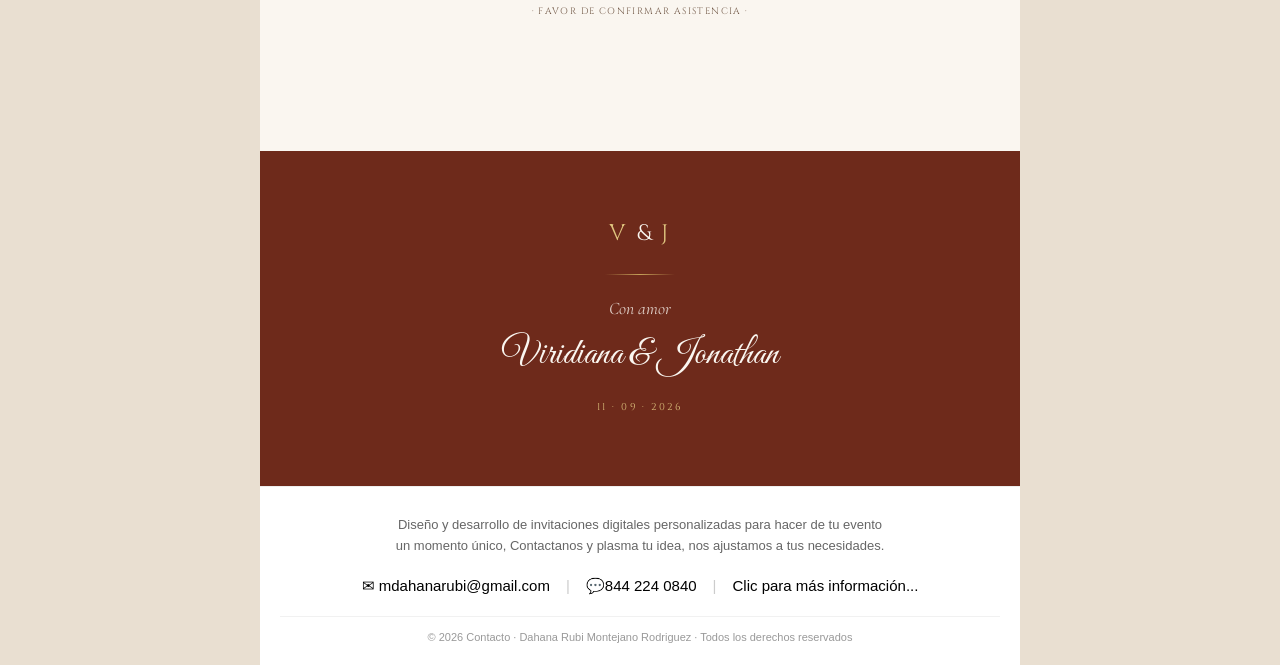
==== commit c61cfcd6: "Revise footer layout and add contact details Updated footer styling and added contact information." ====
--- a/index.html
+++ b/index.html
@@ -561,7 +561,7 @@
         <p class="dresscode-warning">
 
           Les pedimos amablemente
-          evitar vestido en color
+          evitar prendas en color
           <strong> BLANCO · ROJO </strong>
 
         </p>
@@ -654,17 +654,75 @@
   <source src="musica/instrumental.mp3" type="audio/mpeg">
   Tu navegador no soporta audio.
 </audio>
-<!-- Footer -->
-<footer style="background-color:#222; color:#fff; text-align:center; padding:20px; margin-top:40px;">
-  <p>📞 Contacto: <a href="tel:8442240840" style="color:#4da6ff; text-decoration:none;">844 224 0840</a></p>
-  <p>💬 Mensaje de confirmación: 
-     <a href="https://wa.me/528442240840?text=Hola%20vi%20tu%20trabajo%20y%20me%20interesa%20más%20información" 
-        style="color:#4da6ff; text-decoration:none;" target="_blank">
-        Envíame un DM por WhatsApp
-     </a>
-  </p>
+
+<footer style="
+  background:#ffffff;
+  color:#000000;
+  font-family:'Segoe UI', Arial, sans-serif;
+  padding:28px 20px 18px;
+  text-align:center;
+  border-top:1px solid #eeeeee;
+">
+
+  <!-- DESCRIPCIÓN -->
+  <div style="
+    max-width:500px;
+    margin:0 auto 18px;
+    font-size:13px;
+    line-height:1.6;
+    color:#666666;
+  ">
+    Diseño y desarrollo de invitaciones digitales personalizadas
+    para hacer de tu evento un momento único, Contactanos y plasma tu idea,  nos ajustamos a tus necesidades. 
+  </div>
+
+  <!-- CONTACTO -->
+  <div style="
+    display:flex;
+    justify-content:center;
+    align-items:center;
+    flex-wrap:wrap;
+    gap:8px 16px;
+    font-size:15px;
+  ">
+
+    <a href="mailto:mdahanarubi@gmail.com"
+       style="color:#000000; text-decoration:none;">
+      ✉ mdahanarubi@gmail.com
+    </a>
+
+    <span style="color:#cccccc;">|</span>
+
+     <a href="https://wa.me/528442240840?text=Hola%20vi%20tu%20trabajo%20y%20me%20interesa%20más%20información"
+       target="_blank"
+       style="color:#000000; text-decoration:none;">
+       💬844 224 0840
+    </a>
+
+    <span style="color:#cccccc;">|</span>
+
+    <a href="https://wa.me/528442240840?text=Hola%20vi%20tu%20trabajo%20y%20me%20interesa%20más%20información"
+       target="_blank"
+       style="color:#000000; text-decoration:none;">
+      Clic para más información...
+    </a>
+
+  </div>
+
+  <!-- COPYRIGHT -->
+  <div style="
+    margin-top:18px;
+    padding-top:12px;
+    border-top:1px solid #f1f1f1;
+    font-size:11px;
+    color:#999999;
+  ">
+    © 2026 Contacto · Dahana Rubi Montejano Rodriguez · Todos los derechos reservados
+  </div>
+
 </footer>
 
+
 </body>
 
 </html>
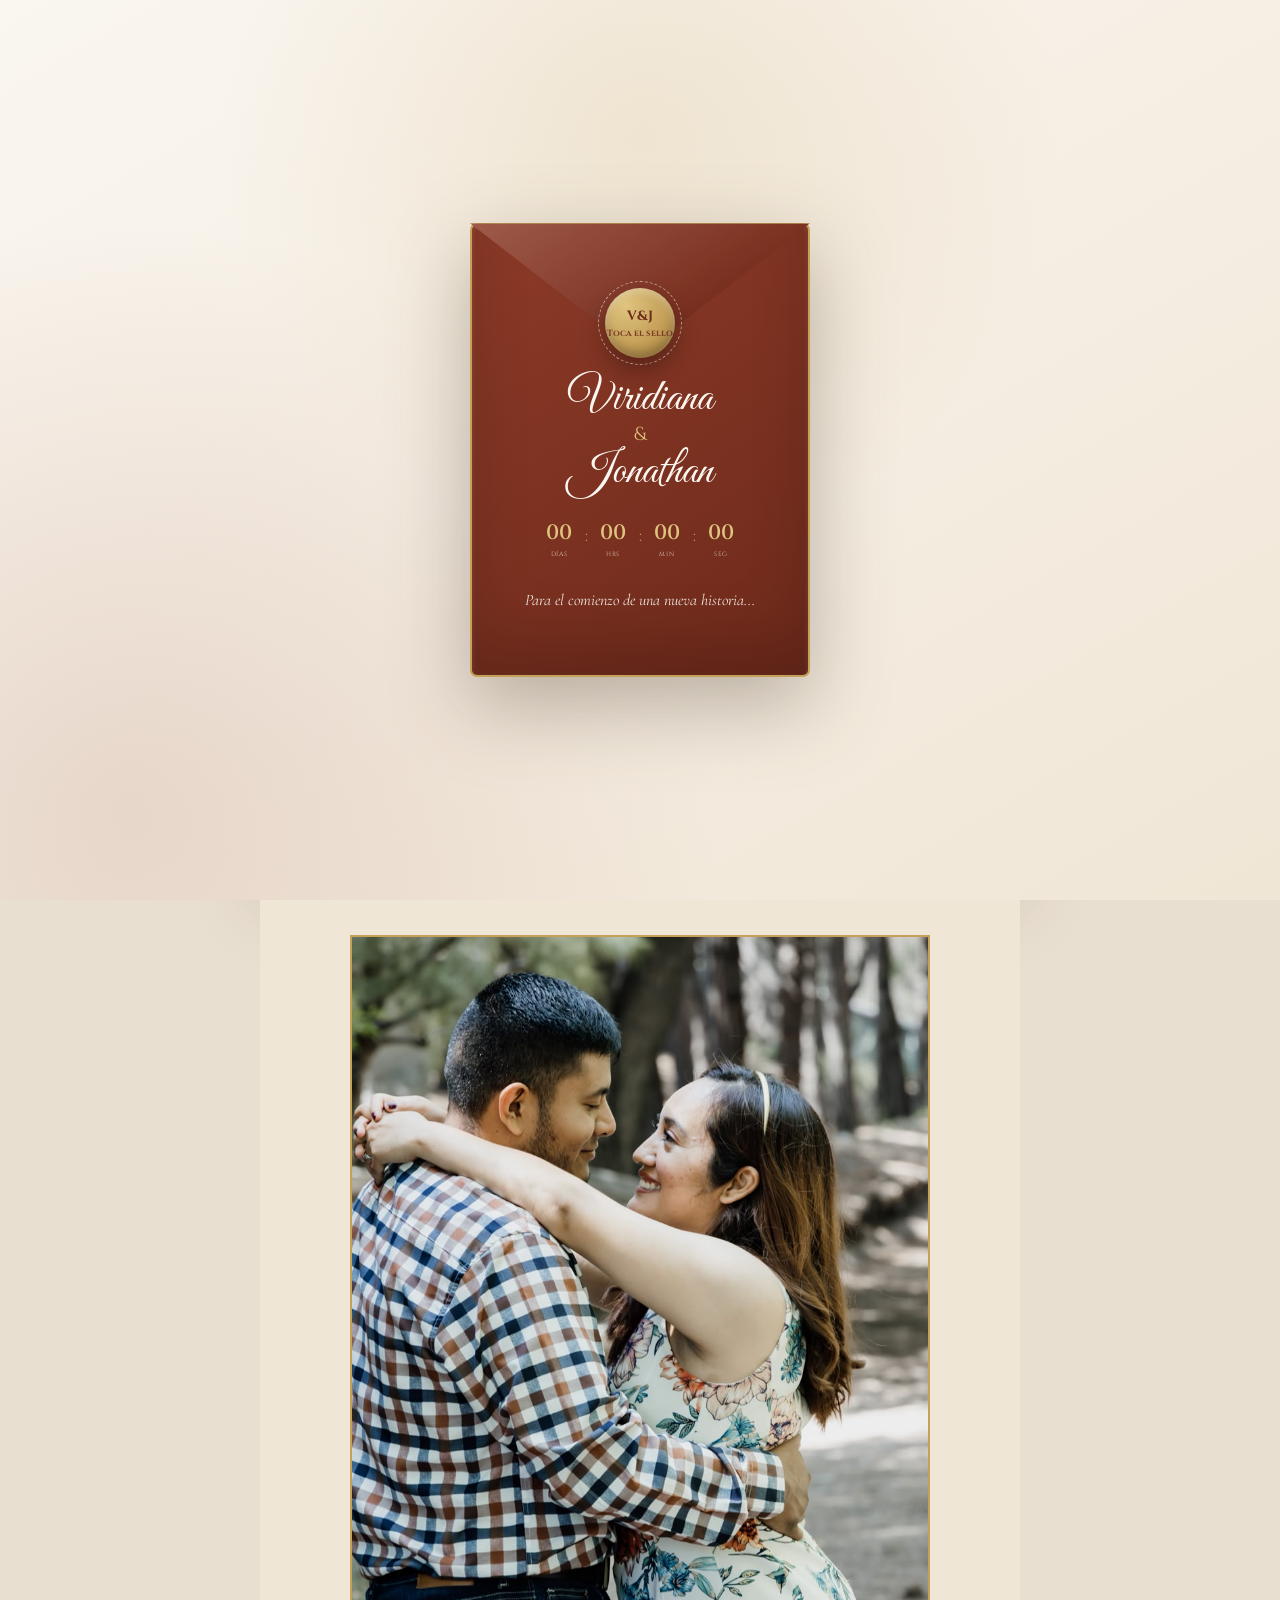
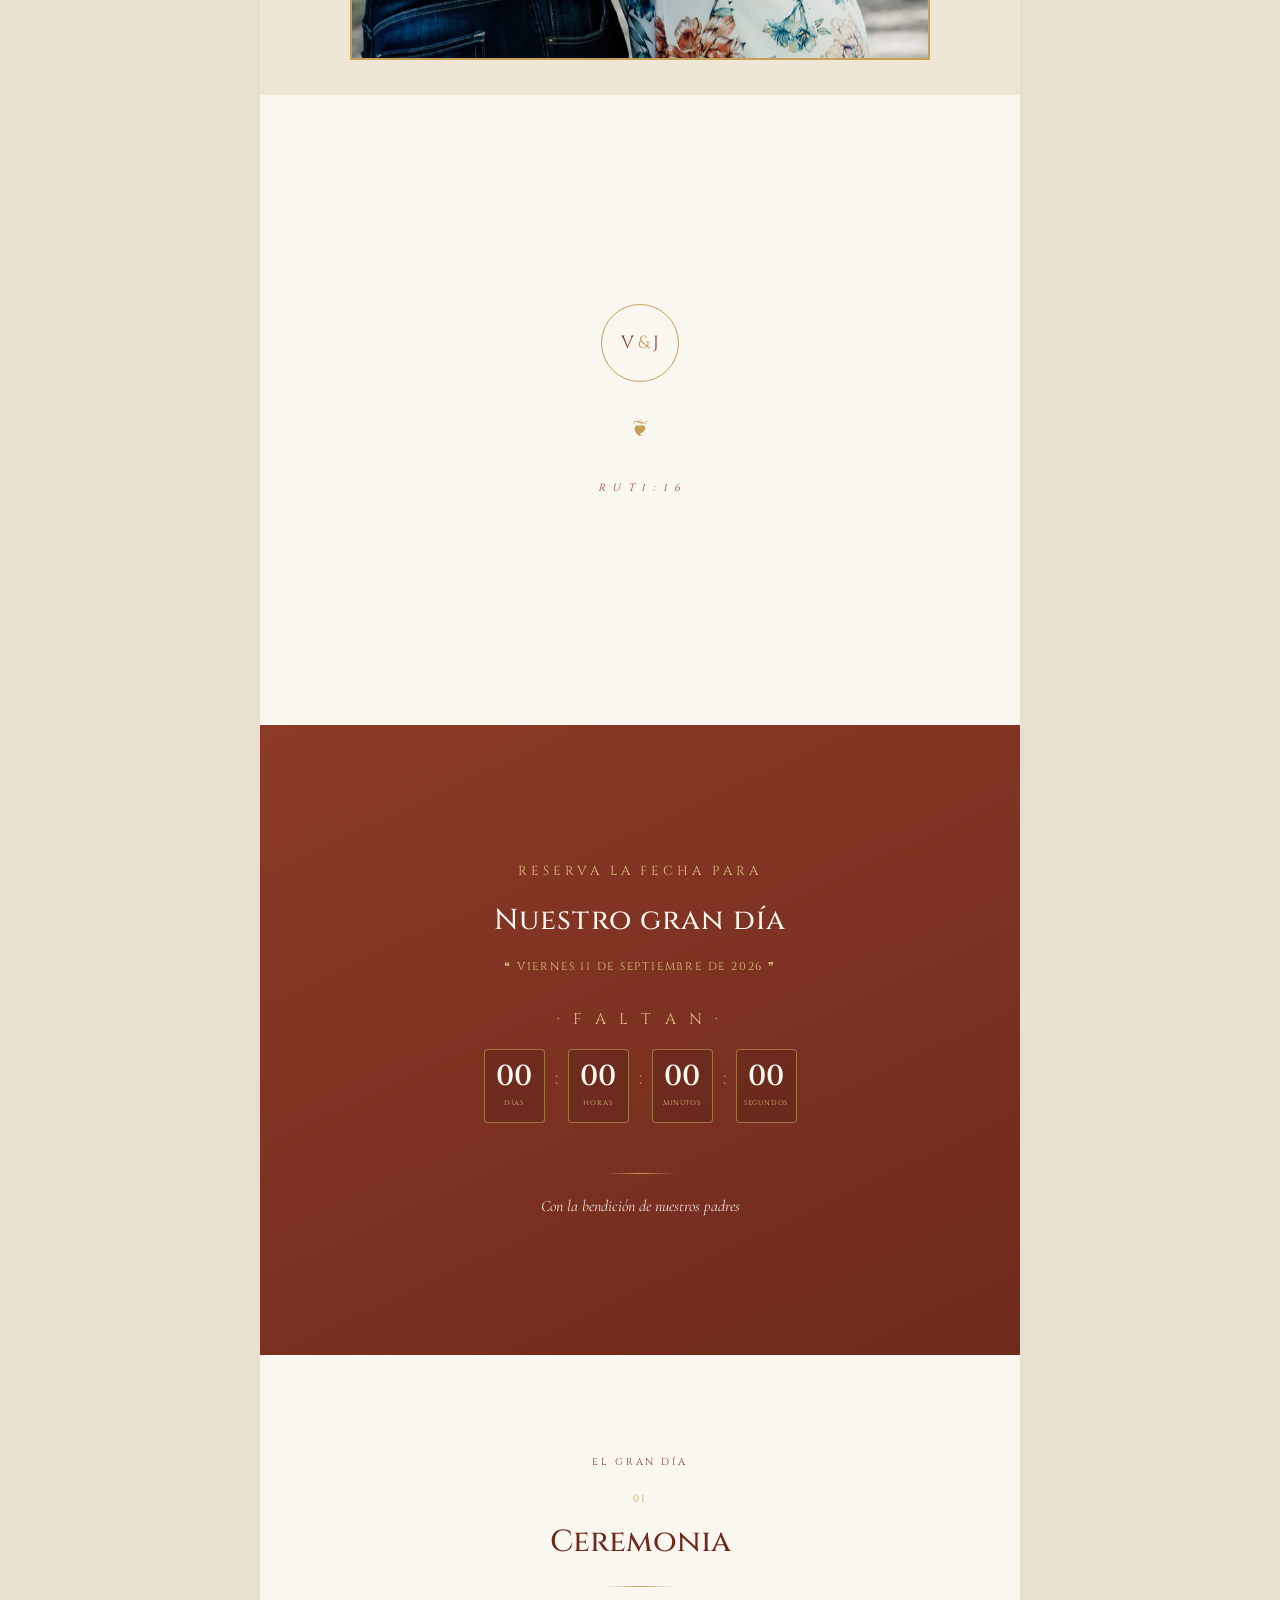
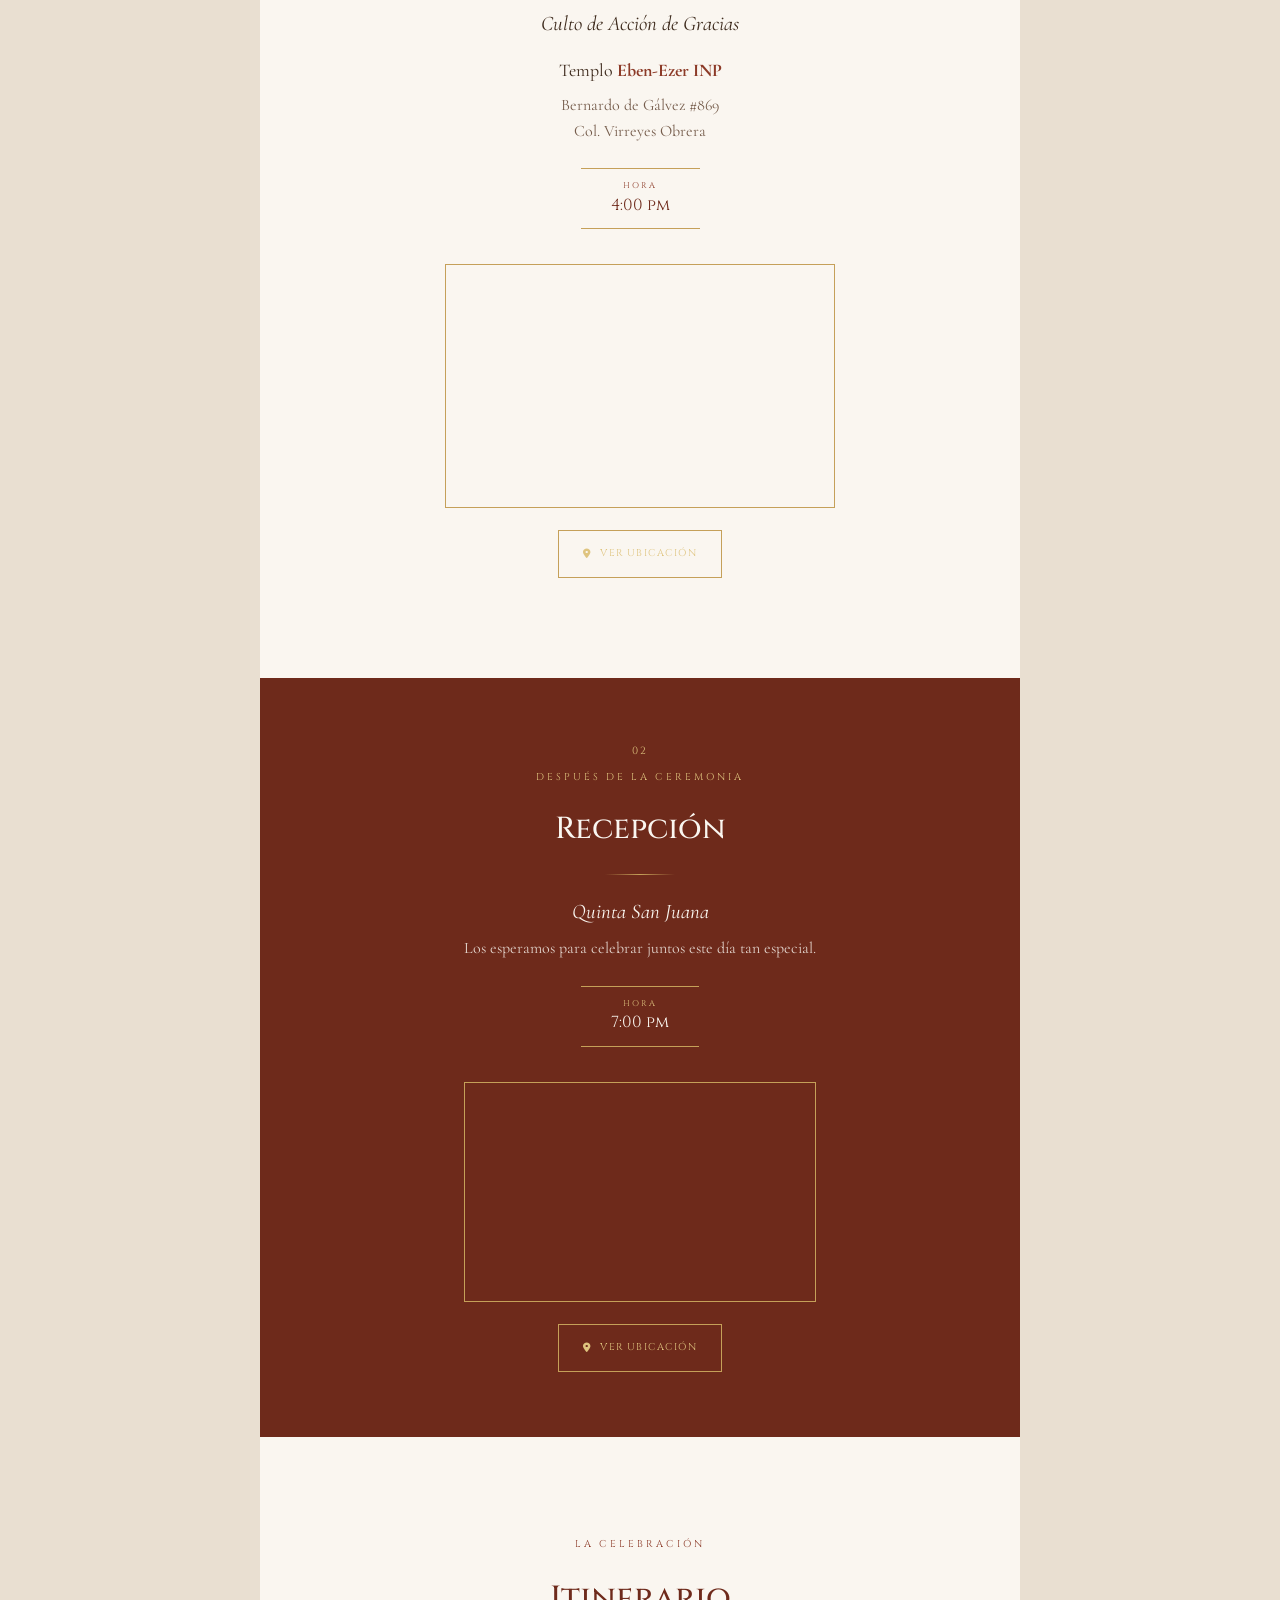
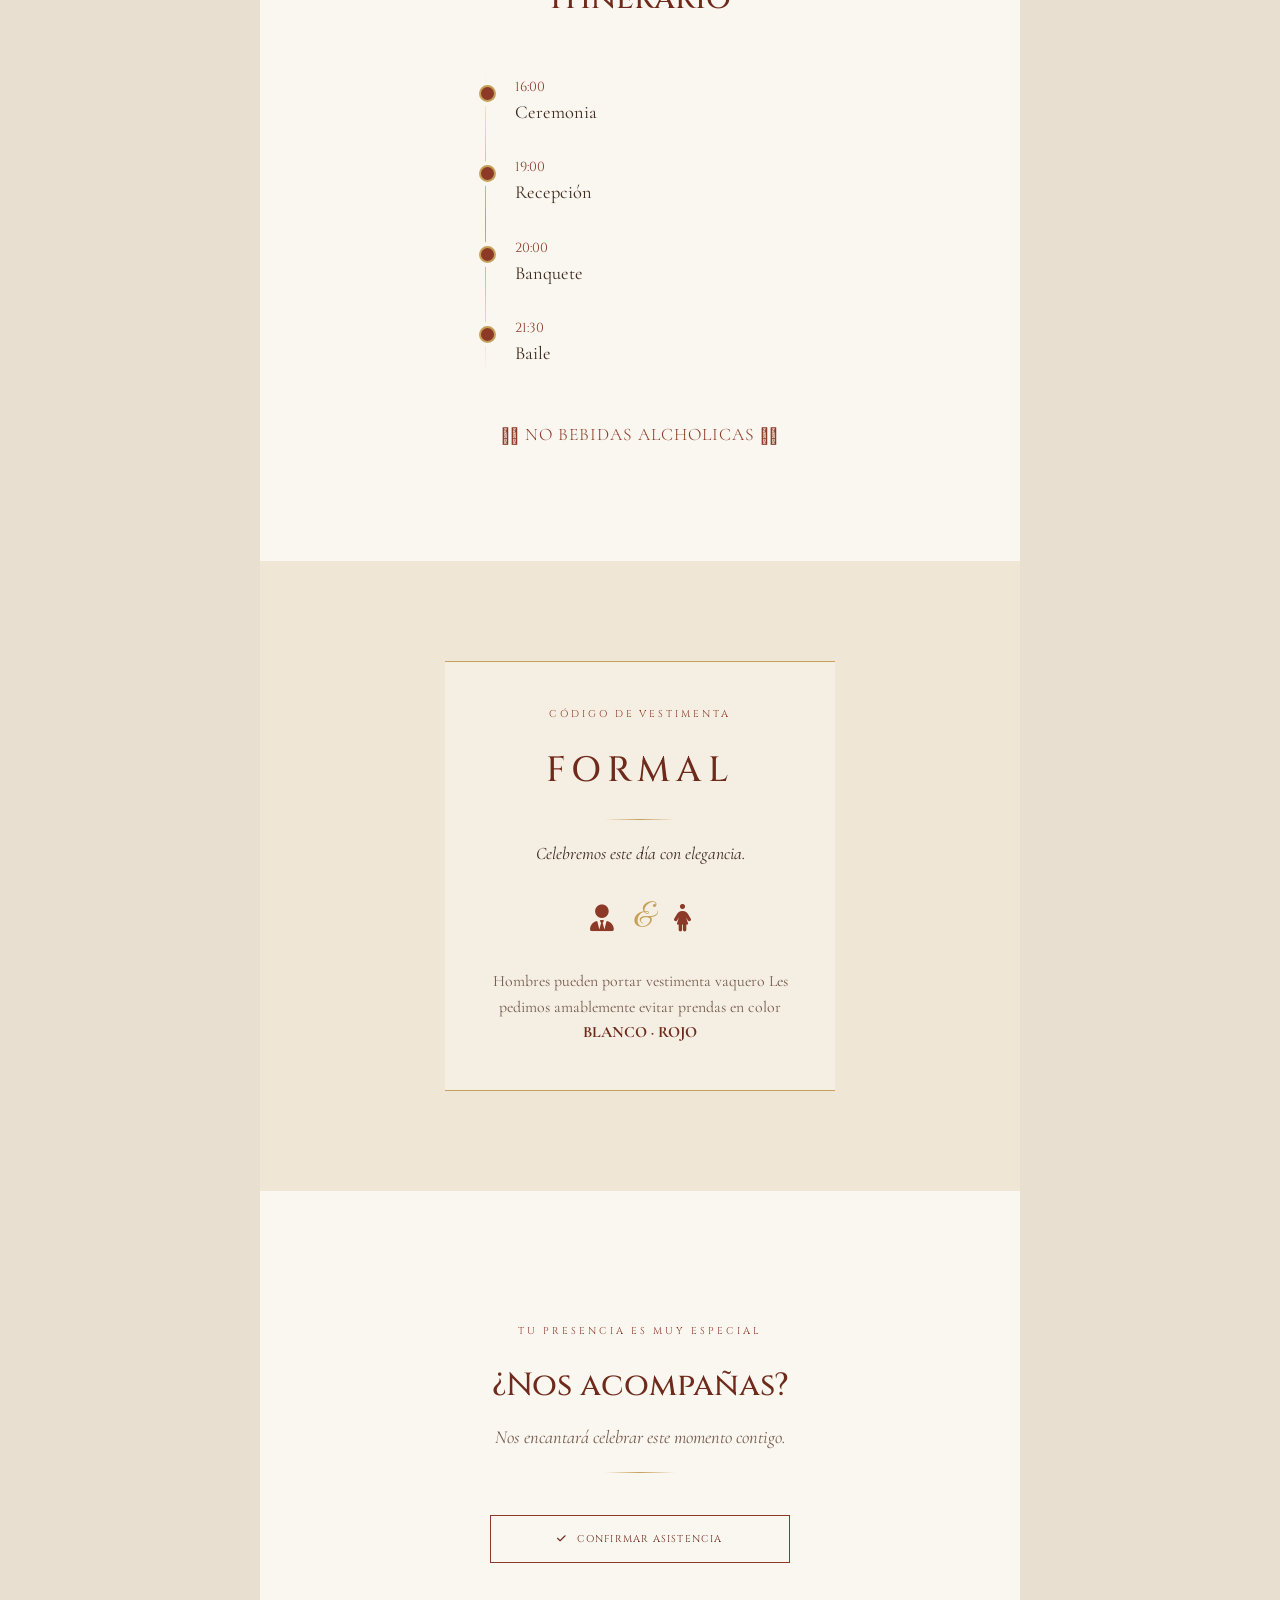
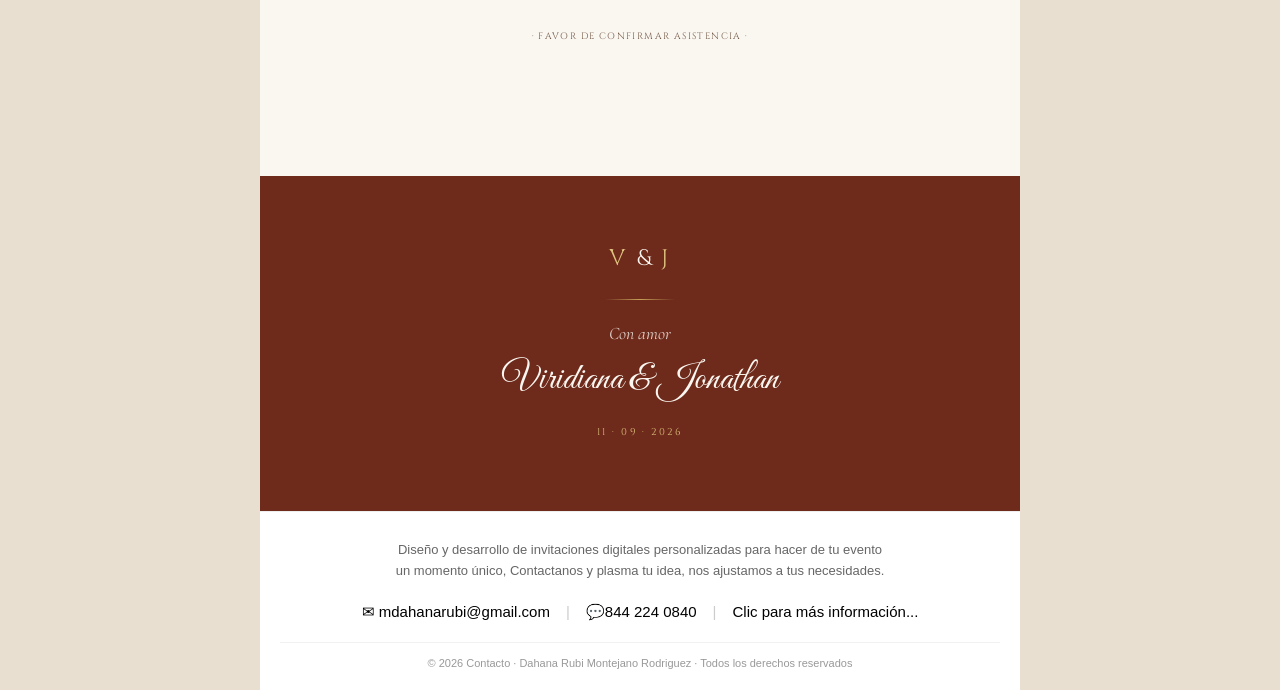
==== commit a9a0ce45: "Add dress code warning for attendees" ====
--- a/index.html
+++ b/index.html
@@ -559,6 +559,7 @@
         </div>
 
         <p class="dresscode-warning">
+          Hombres pueden portar vestimenta vaquero
 
           Les pedimos amablemente
           evitar prendas en color
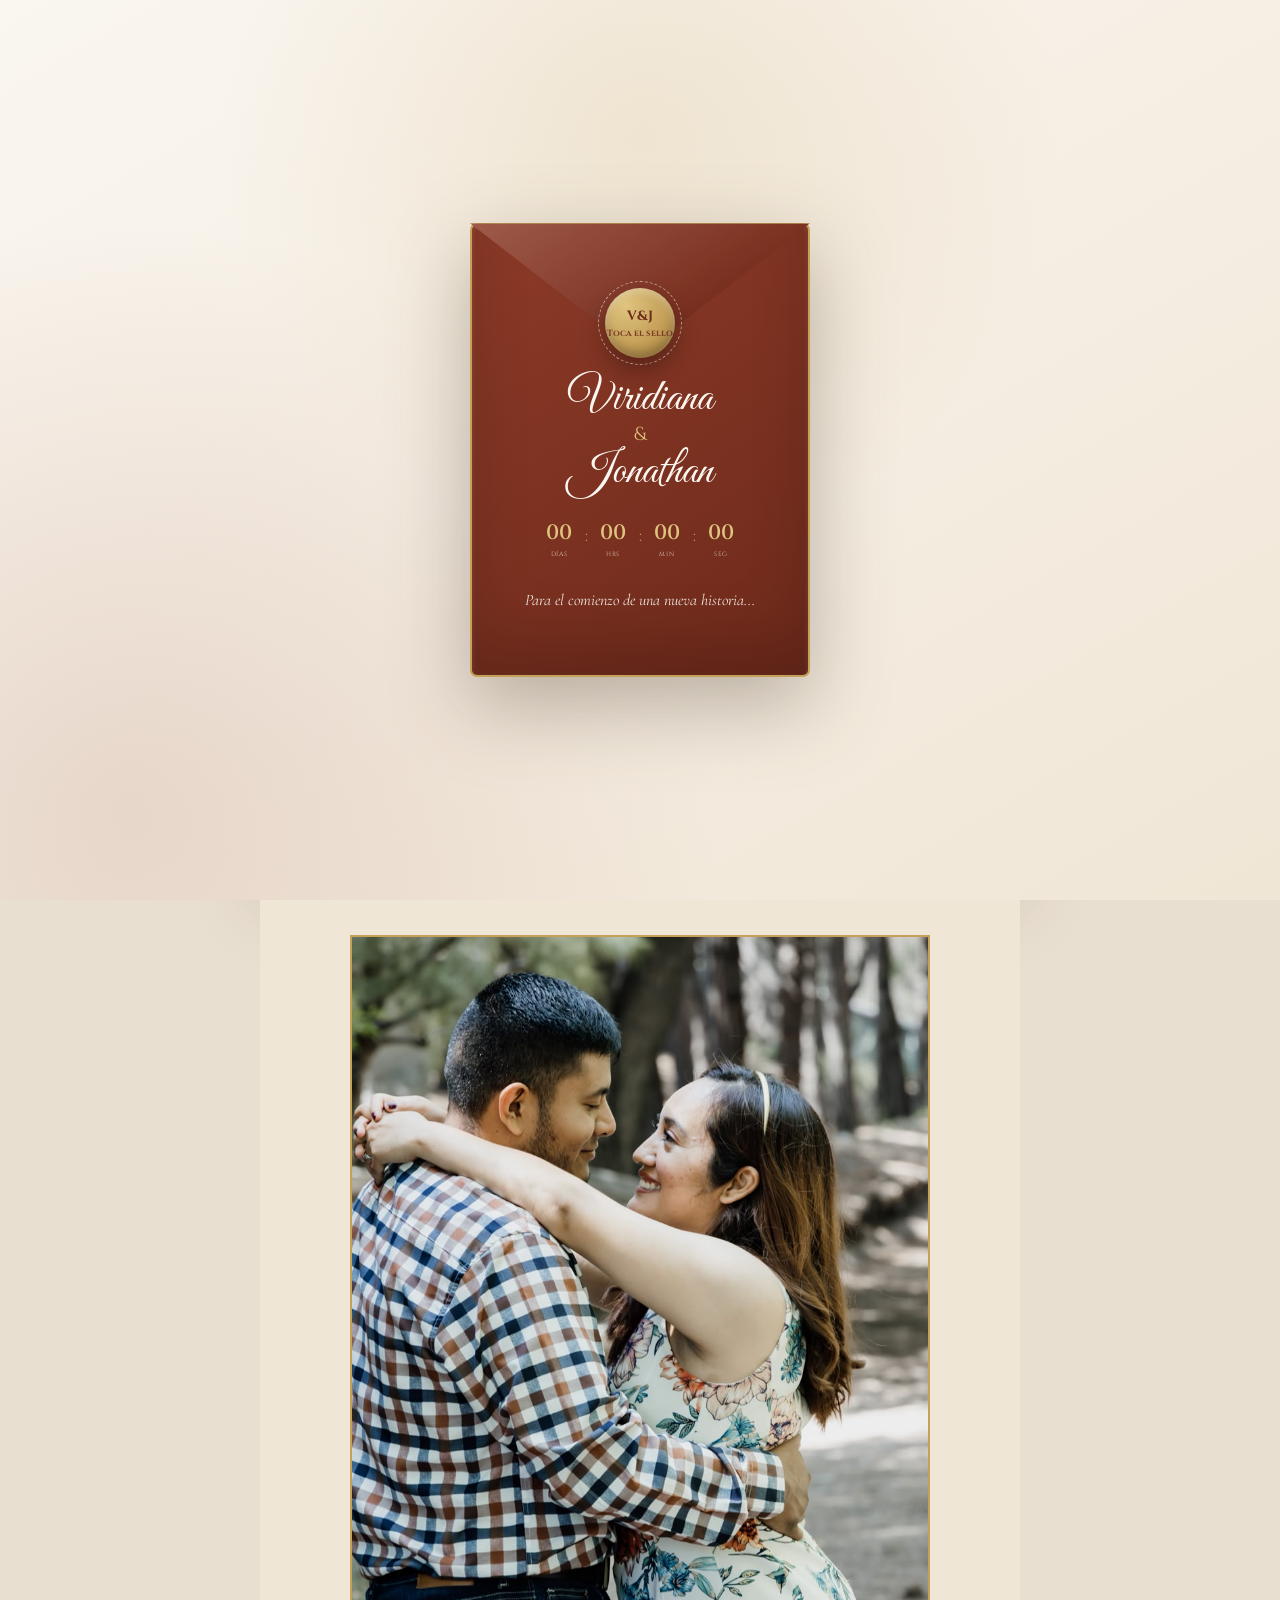
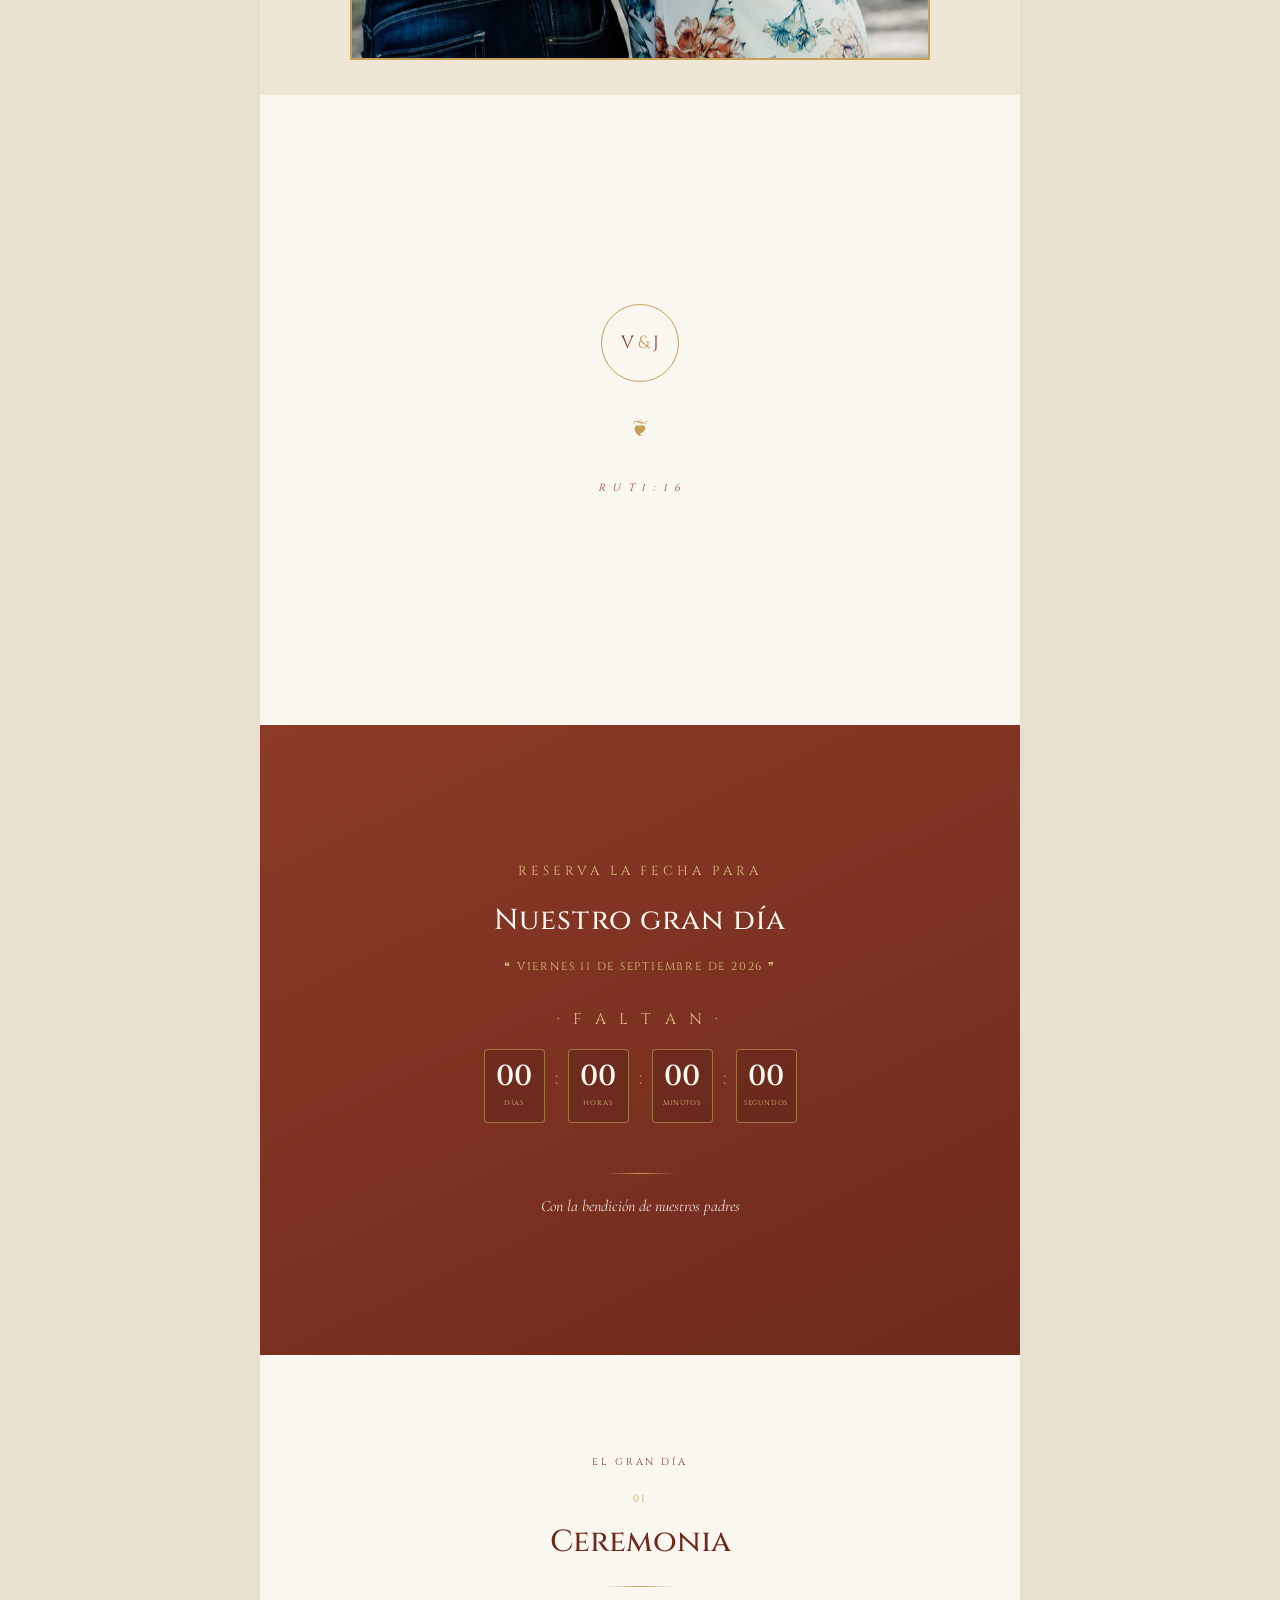
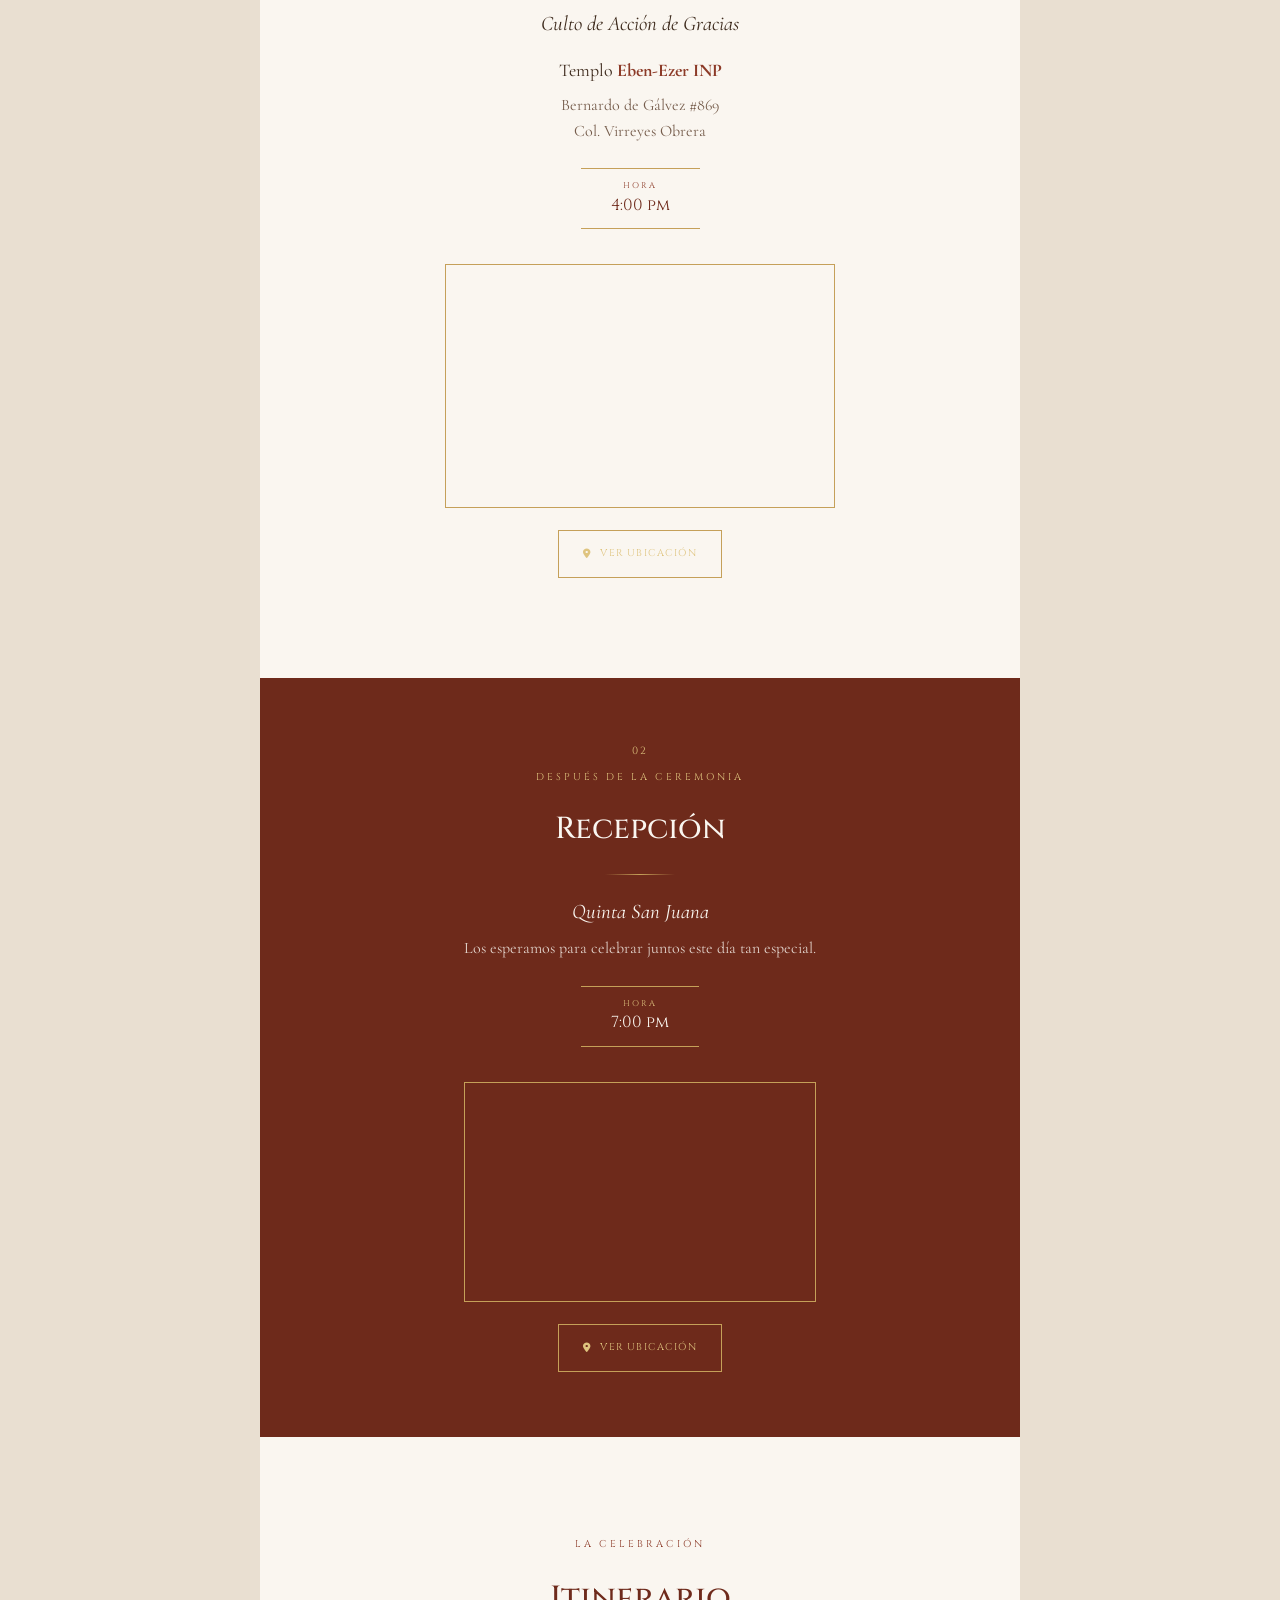
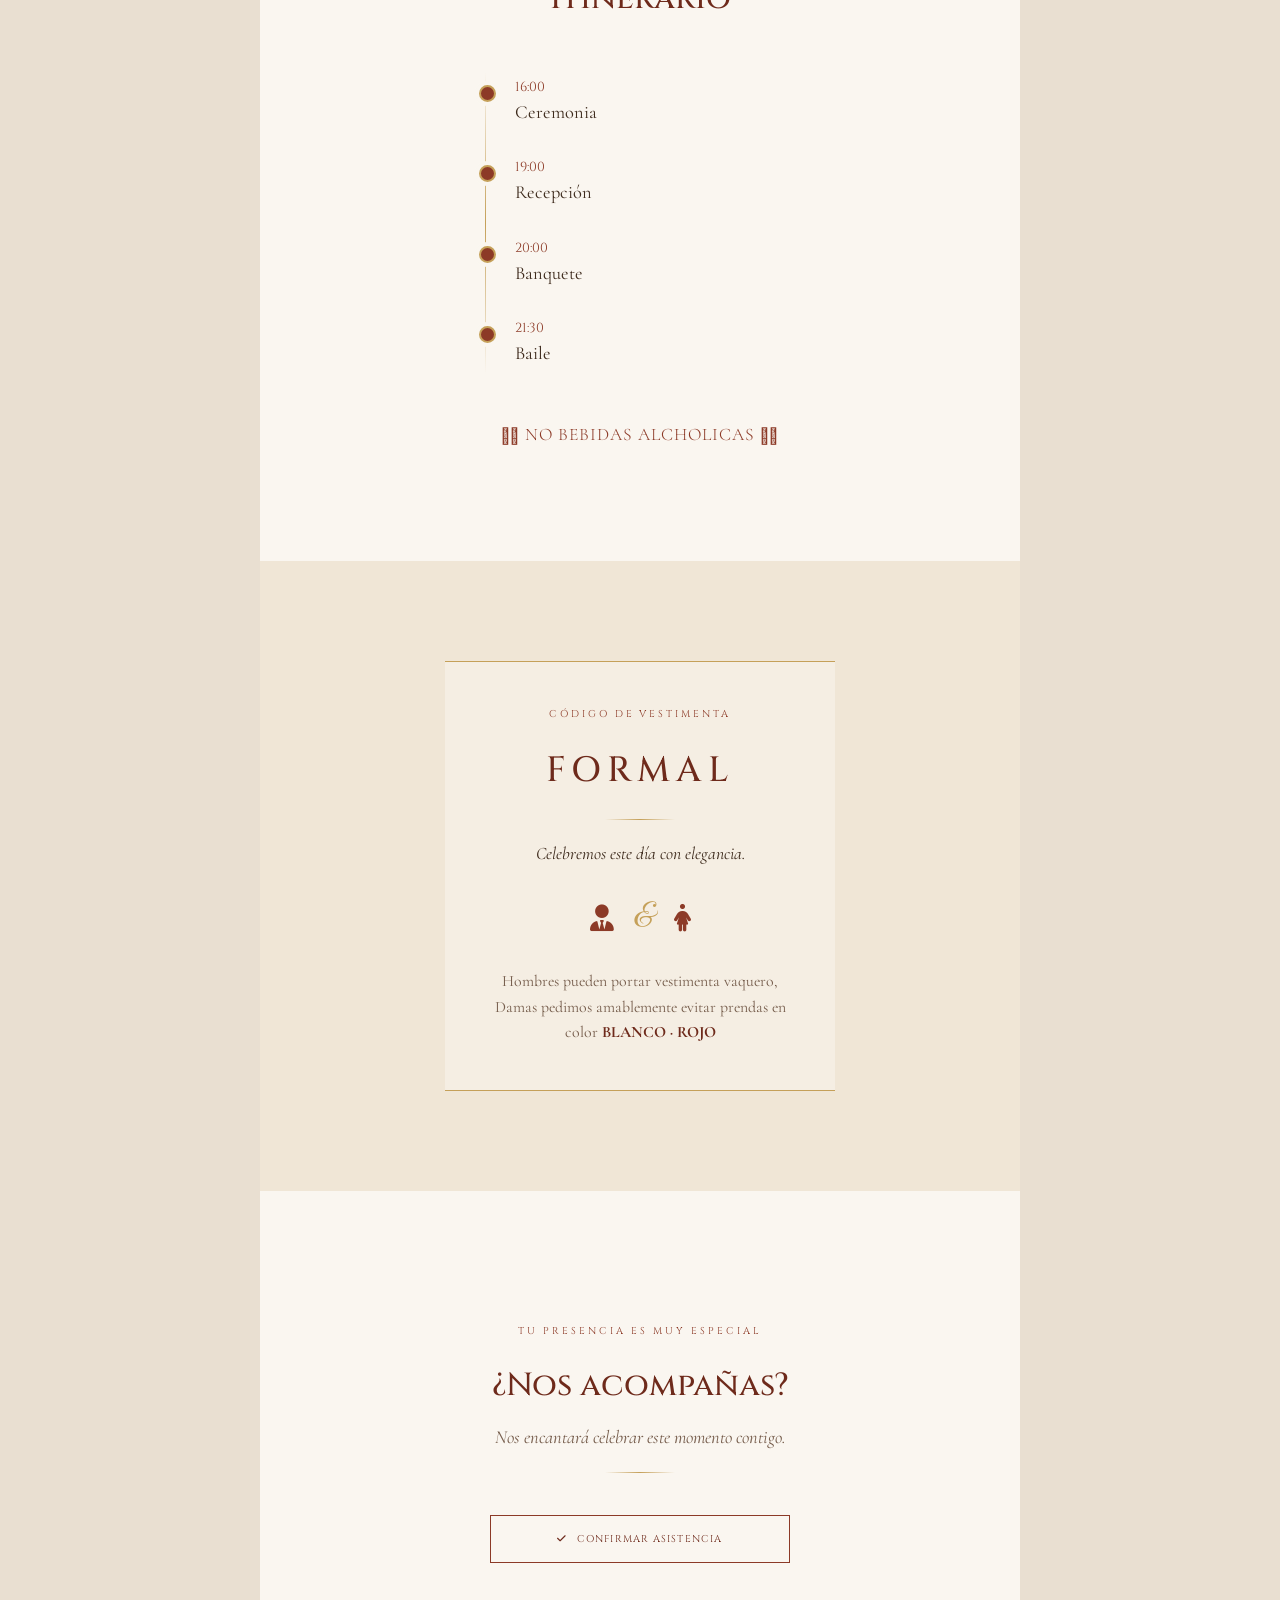
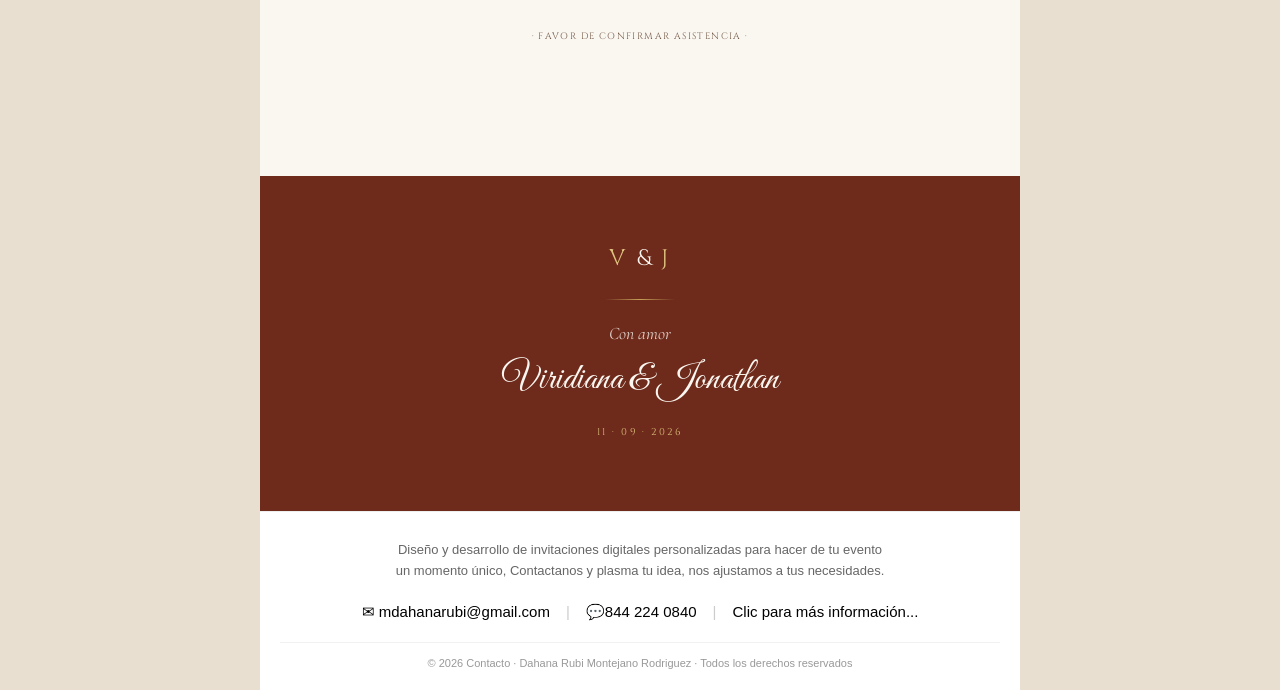
==== commit 52604ecb: "Update dress code warning text for clarity" ====
--- a/index.html
+++ b/index.html
@@ -559,9 +559,9 @@
         </div>
 
         <p class="dresscode-warning">
-          Hombres pueden portar vestimenta vaquero
-
-          Les pedimos amablemente
+          Hombres pueden portar vestimenta vaquero,
+
+          Damas pedimos amablemente
           evitar prendas en color
           <strong> BLANCO · ROJO </strong>
 
